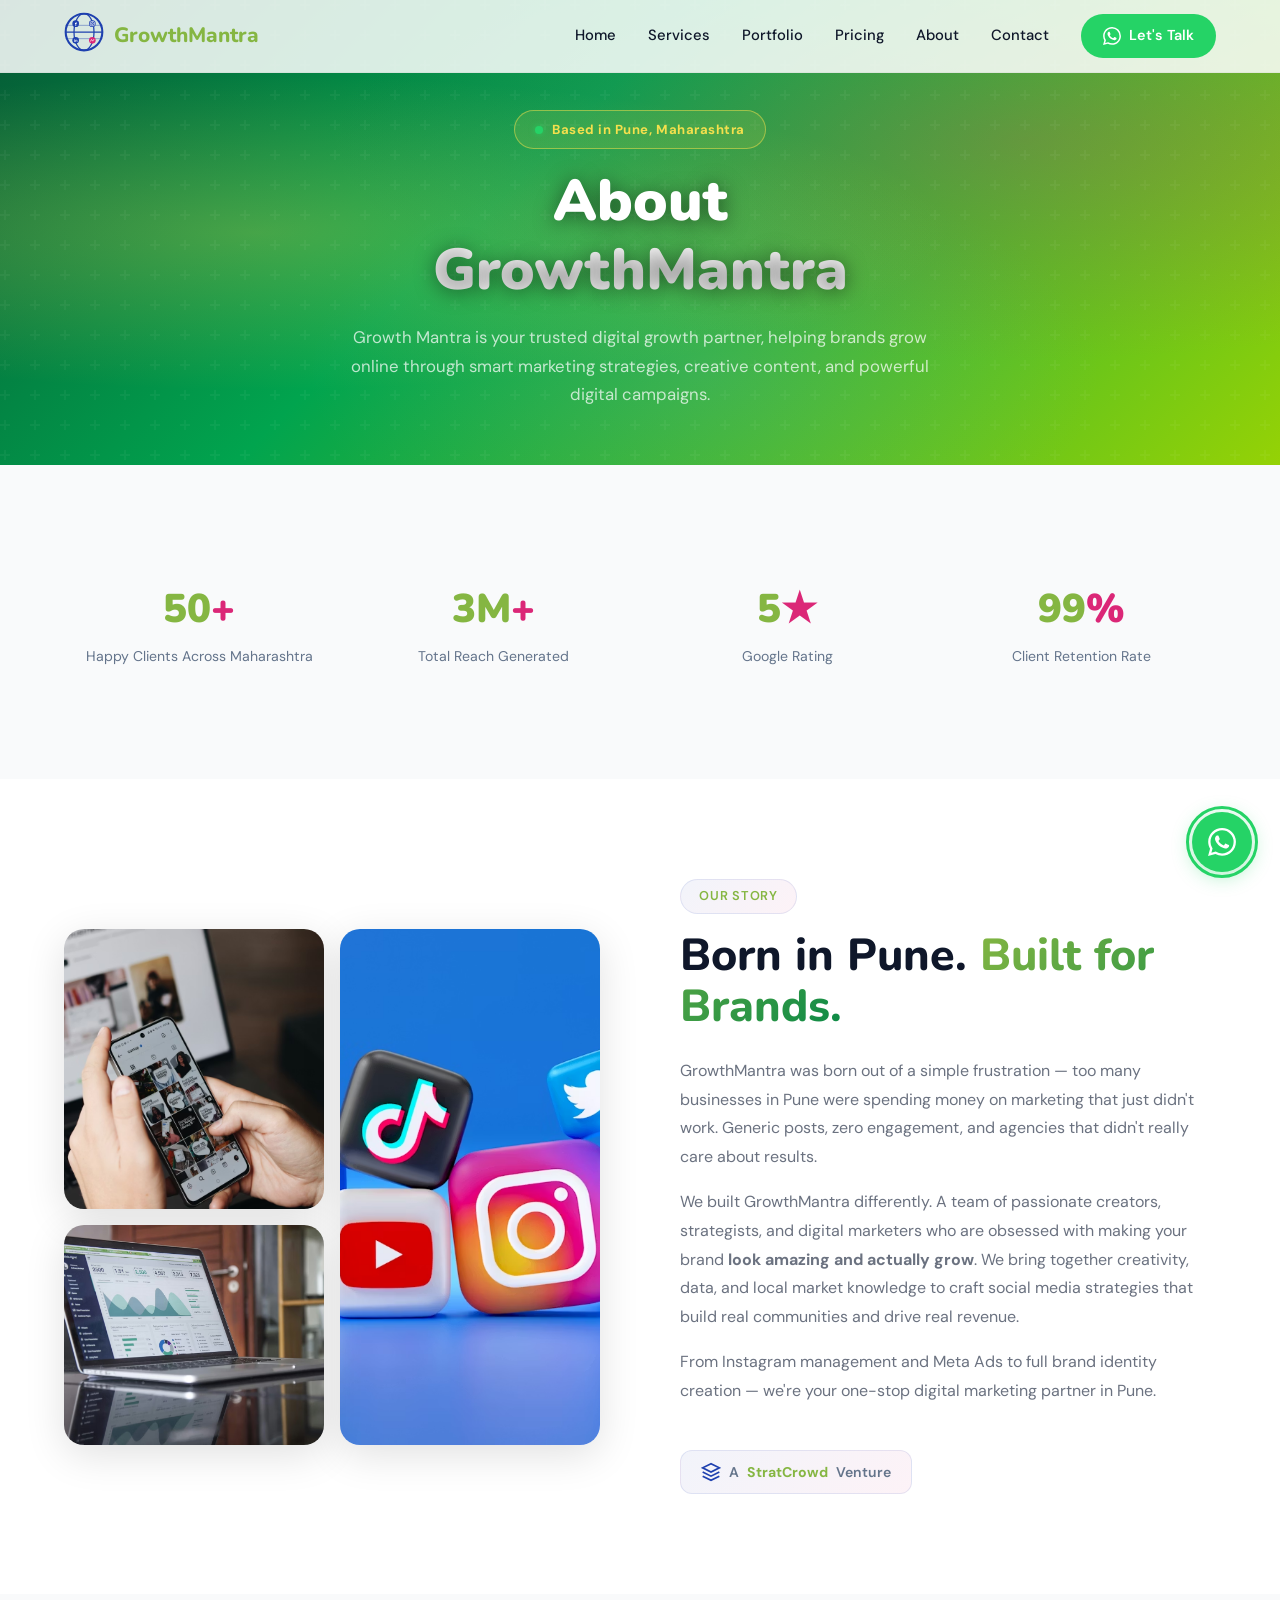
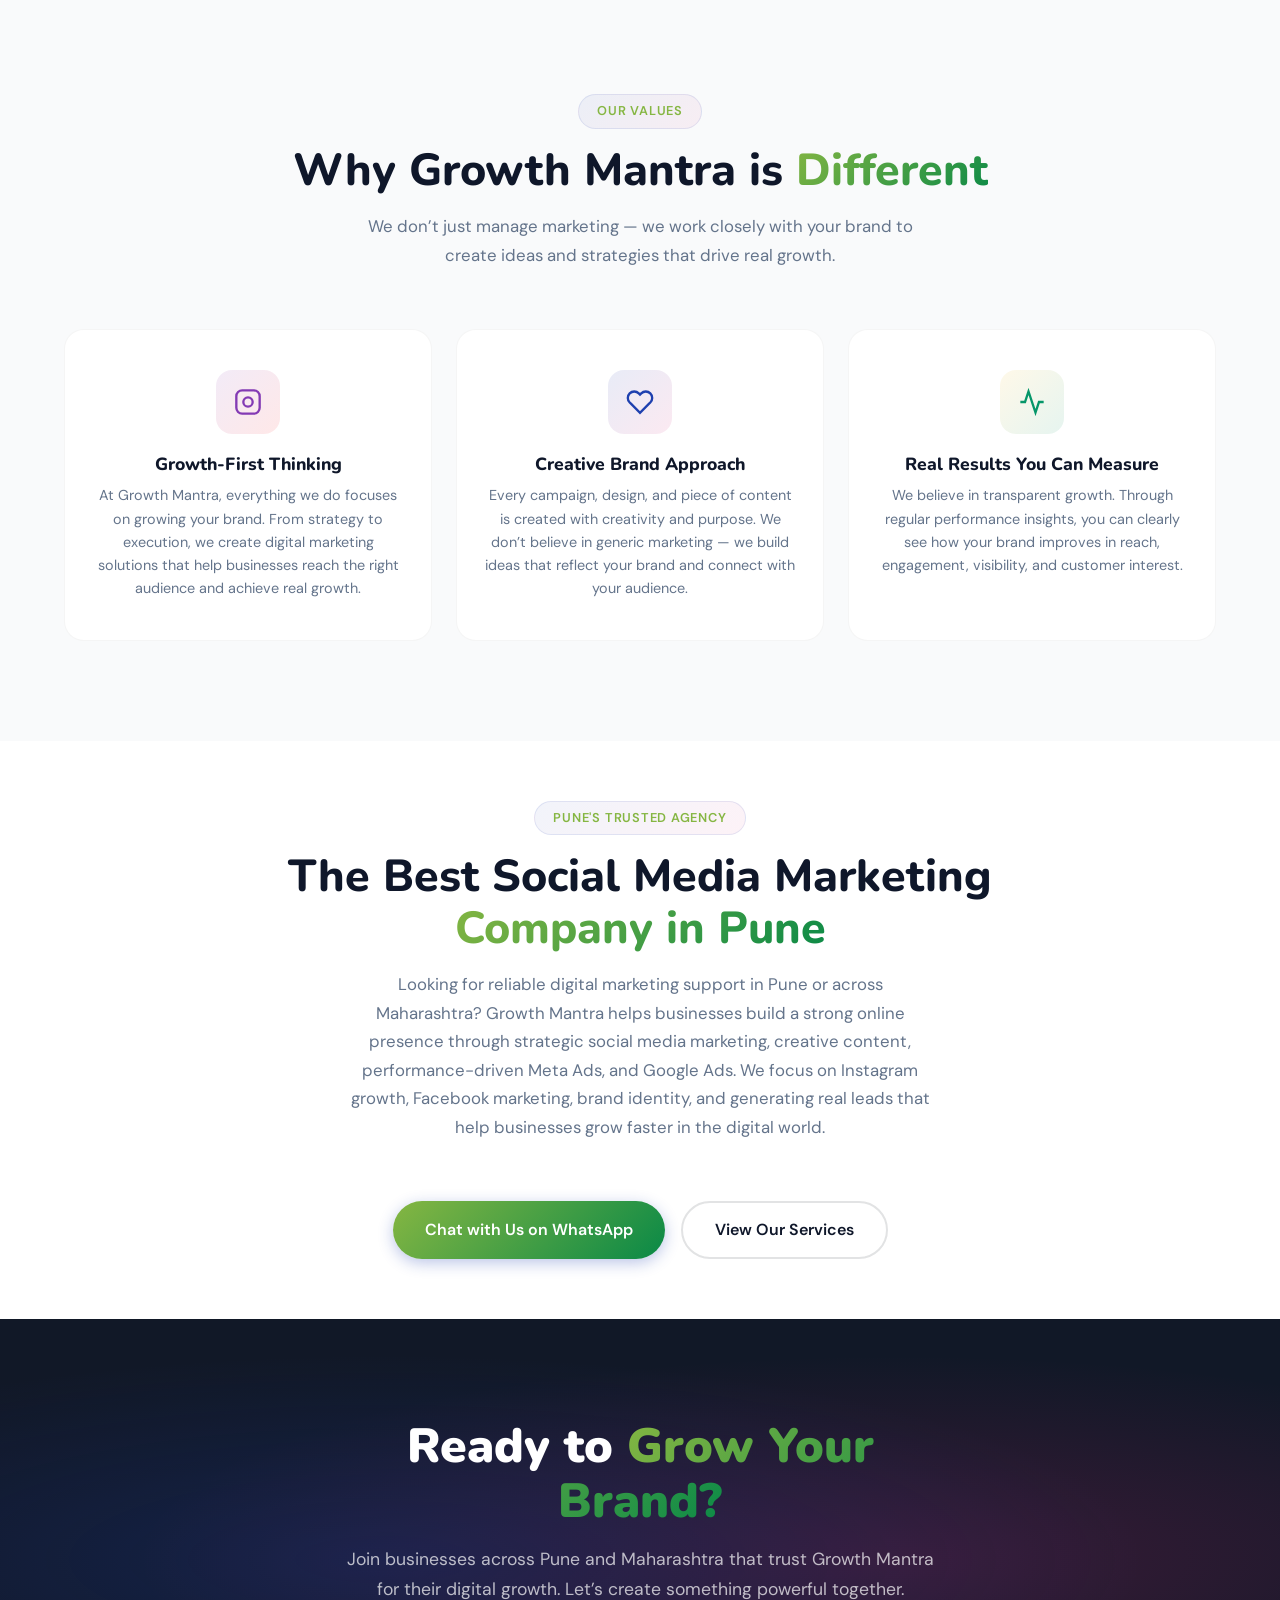
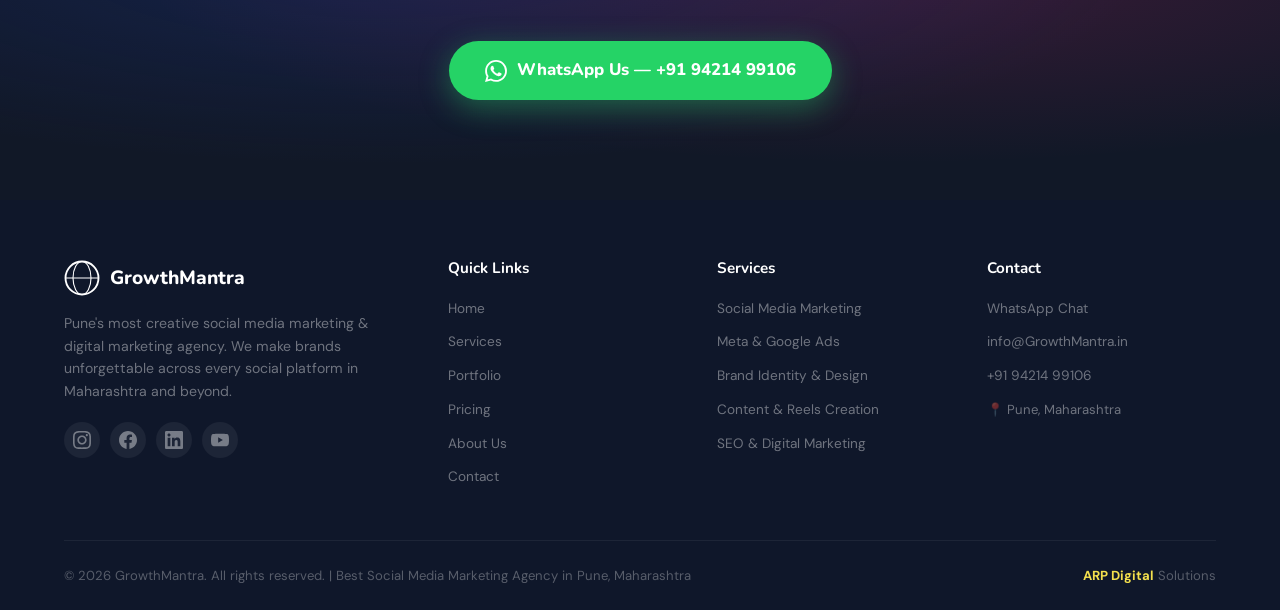
==== about.html @ 60c4b53c "first commit" ====
<!DOCTYPE html><!--mJqdn3Zz34YLRvmiJDtKd-->
<html lang="en">
<!-- Mirrored from www.GrowthMantra.com/about by HTTrack Website Copier/3.x [XR&CO'2014], Fri, 06 Mar 2026 06:54:38 GMT -->
<!-- Added by HTTrack -->
<meta http-equiv="content-type" content="text/html;charset=utf-8" /><!-- /Added by HTTrack -->

<head>
    <meta charSet="utf-8" />
    <meta name="viewport" content="width=device-width, initial-scale=1" />
    <link rel="stylesheet" href="_next/static/chunks/3573d758e8f84421.css" data-precedence="next" />
    <link rel="preload" as="script" fetchPriority="low" href="_next/static/chunks/33c6e7ef9aa43899.js" />
    <script src="_next/static/chunks/5e28870a57b592a6.js" async=""></script>
    <script src="_next/static/chunks/34e4140d4762f7c3.js" async=""></script>
    <script src="_next/static/chunks/f2f58a7e93290fbb.js" async=""></script>
    <script src="_next/static/chunks/turbopack-3ac4d6c5dd855362.js" async=""></script>
    <script src="_next/static/chunks/53f2427cf56555a4.js" async=""></script>
    <script src="_next/static/chunks/ff1a16fafef87110.js" async=""></script>
    <script src="_next/static/chunks/d2be314c3ece3fbe.js" async=""></script>
    <link rel="preload"
        href="https://fonts.googleapis.com/css2?family=DM+Sans:ital,opsz,wght@0,9..40,300;0,9..40,400;0,9..40,500;0,9..40,600;0,9..40,700;1,9..40,400&amp;family=Nunito:wght@600;700;800;900&amp;display=swap"
        as="style" />
    <link rel="preconnect" href="https://fonts.googleapis.com/" />
    <link rel="preconnect" href="https://fonts.gstatic.com/" crossorigin="anonymous" />
    <meta name="geo.region" content="IN-MH" />
    <meta name="geo.placename" content="Pune, Maharashtra" />
    <title>About GrowthMantra — Best Social Media Marketing Agency in Pune, Maharashtra</title>
    <meta name="description"
        content="GrowthMantra is Pune&#x27;s most creative social media marketing &amp; digital marketing agency. ARP Digital Solutions. We help brands across Maharashtra grow their online presence." />
    <meta name="keywords"
        content="about GrowthMantra, social media agency Pune, digital marketing team Pune, StratCrowd, best marketing agency Maharashtra" />
    <link rel="icon" href="favicon28a7.ico?favicon.0b3bf435.ico" sizes="256x256" type="image/x-icon" />
    <link
        href="https://fonts.googleapis.com/css2?family=DM+Sans:ital,opsz,wght@0,9..40,300;0,9..40,400;0,9..40,500;0,9..40,600;0,9..40,700;1,9..40,400&amp;family=Nunito:wght@600;700;800;900&amp;display=swap"
        rel="stylesheet" />
    <script src="_next/static/chunks/a6dad97d9634a72d.js" noModule=""></script>
</head>

<body>
    <div hidden=""><!--$--><!--/$--></div>
    <nav class="navbar " id="navbar">
        <div class="nav-container"><a class="nav-logo" href="index.html">
                <div class="logo-icon"><svg viewBox="0 0 48 48" width="40" height="40" fill="none">
                        <circle cx="24" cy="24" r="22" stroke="#1E40AF" stroke-width="2.5" fill="none"></circle>
                        <ellipse cx="24" cy="24" rx="12" ry="22" stroke="#1E40AF" stroke-width="1.5" fill="none">
                        </ellipse>
                        <line x1="2" y1="24" x2="46" y2="24" stroke="#1E40AF" stroke-width="1.5"></line>
                        <line x1="2" y1="16" x2="46" y2="16" stroke="#1E40AF" stroke-width="1" opacity="0.5"></line>
                        <line x1="2" y1="32" x2="46" y2="32" stroke="#1E40AF" stroke-width="1" opacity="0.5"></line>
                        <circle cx="14" cy="14" r="4" fill="#1E40AF"></circle><text x="14" y="16.5" text-anchor="middle"
                            fill="white" font-size="6" font-weight="bold">f</text>
                        <circle cx="34" cy="14" r="4" fill="#1E40AF"></circle>
                        <rect x="31.5" y="11.5" width="5" height="5" rx="1.2" stroke="white" stroke-width="0.8"
                            fill="none"></rect>
                        <circle cx="34" cy="14" r="1.2" stroke="white" stroke-width="0.8" fill="none"></circle>
                        <circle cx="14" cy="34" r="4" fill="#1E40AF"></circle><text x="14" y="36.5" text-anchor="middle"
                            fill="white" font-size="5" font-weight="bold">in</text>
                        <circle cx="34" cy="34" r="4" fill="#DB2777"></circle>
                        <path d="M31.5 35.5 L33 33 L34.5 35 L36 32.5" stroke="white" stroke-width="0.8" fill="none">
                        </path>
                    </svg></div><span class="logo-name">GrowthMantra</span>
            </a>
            <div class="nav-links " id="navLinks"><a class="nav-link" href="index.html">Home</a><a class="nav-link"
                    href="services.html">Services</a><a class="nav-link" href="portfolio.html">Portfolio</a><a
                    class="nav-link" href="pricing.html">Pricing</a><a class="nav-link" href="about.html">About</a><a
                    class="nav-link" href="contact.html">Contact</a><a
                    href="https://wa.me/919529249267?text=Hi%20GrowthMantra!%20I%27d%20like%20to%20know%20more%20about%20your%20services."
                    class="nav-cta" target="_blank" rel="noopener noreferrer"><svg width="18" height="18"
                        viewBox="0 0 24 24" fill="currentColor">
                        <path
                            d="M17.472 14.382c-.297-.149-1.758-.867-2.03-.967-.273-.099-.471-.148-.67.15-.197.297-.767.966-.94 1.164-.173.199-.347.223-.644.075-.297-.15-1.255-.463-2.39-1.475-.883-.788-1.48-1.761-1.653-2.059-.173-.297-.018-.458.13-.606.134-.133.298-.347.446-.52.149-.174.198-.298.298-.497.099-.198.05-.371-.025-.52-.075-.149-.669-1.612-.916-2.207-.242-.579-.487-.5-.669-.51-.173-.008-.371-.01-.57-.01-.198 0-.52.074-.792.372-.272.297-1.04 1.016-1.04 2.479 0 1.462 1.065 2.875 1.213 3.074.149.198 2.096 3.2 5.077 4.487.709.306 1.262.489 1.694.625.712.227 1.36.195 1.871.118.571-.085 1.758-.719 2.006-1.413.248-.694.248-1.289.173-1.413-.074-.124-.272-.198-.57-.347m-5.421 7.403h-.004a9.87 9.87 0 01-5.031-1.378l-.361-.214-3.741.982.998-3.648-.235-.374a9.86 9.86 0 01-1.51-5.26c.001-5.45 4.436-9.884 9.888-9.884 2.64 0 5.122 1.03 6.988 2.898a9.825 9.825 0 012.893 6.994c-.003 5.45-4.437 9.884-9.885 9.884m8.413-18.297A11.815 11.815 0 0012.05 0C5.495 0 .16 5.335.157 11.892c0 2.096.547 4.142 1.588 5.945L.057 24l6.305-1.654a11.882 11.882 0 005.683 1.448h.005c6.554 0 11.89-5.335 11.893-11.893a11.821 11.821 0 00-3.48-8.413z">
                        </path>
                    </svg>Let&#x27;s Talk</a></div><button class="nav-toggle " id="navToggle"
                aria-label="Toggle navigation"><span></span><span></span><span></span></button>
        </div>
    </nav>
    <main>
        <section class="about-hero">
            <div class="container about-hero-content">
                <div class="page-hero-badge"><span class="hero-dot"></span>Based in Pune, Maharashtra</div>
                <h1 style="line-height:1.2"><span
                        style="color:white;-webkit-text-fill-color:white;display:block">About</span><span
                        class="gradient-text-ig">GrowthMantra</span></h1>
                <p style="color:rgba(255,255,255,0.65);margin-top:12px">Growth Mantra is your trusted digital growth partner, helping brands grow online through smart marketing strategies, creative content, and powerful digital campaigns.</p>
            </div>
        </section>
        <section class="key-numbers">
            <div class="container">
                <div class="numbers-grid">
                    <div class="number-item">
                        <div class="number-value">50<span>+</span></div>
                        <div class="number-label">Happy Clients Across Maharashtra</div>
                    </div>
                    <div class="number-item">
                        <div class="number-value">3M<span>+</span></div>
                        <div class="number-label">Total Reach Generated</div>
                    </div>
                    <div class="number-item">
                        <div class="number-value">5<span>★</span></div>
                        <div class="number-label">Google Rating</div>
                    </div>
                    <div class="number-item">
                        <div class="number-value">99<span>%</span></div>
                        <div class="number-label">Client Retention Rate</div>
                    </div>
                </div>
            </div>
        </section>
        <section class="our-story">
            <div class="container">
                <div class="story-grid">
                    <div class="story-images">
                        <div class="story-img story-img-1"><img
                                src="sv%20assets/images/guy%20holdiing%20mobile%20looking%20insta%20page.avif"
                                alt="Social media management in action" loading="lazy" /></div>
                        <div class="story-img story-img-2"><img src="sv%20assets/images/social%20media%20blocks.avif"
                                alt="Social media strategy" loading="lazy" /></div>
                        <div class="story-img story-img-3"><img src="sv%20assets/images/stats%20on%20laptop.avif"
                                alt="Data analytics and results" loading="lazy" /></div>
                    </div>
                    <div class="story-content"><span class="section-tag">Our Story</span>
                        <h2 class="section-title">Born in Pune. <span class="gradient-text">Built for Brands.</span>
                        </h2>
                        <p class="story-text">GrowthMantra was born out of a simple frustration — too many businesses in
                            Pune were spending money on marketing that just didn&#x27;t work. Generic posts, zero
                            engagement, and agencies that didn&#x27;t really care about results.</p>
                        <p class="story-text">We built GrowthMantra differently. A team of passionate creators,
                            strategists, and digital marketers who are obsessed with making your brand <strong>look
                                amazing and actually grow</strong>. We bring together creativity, data, and local market
                            knowledge to craft social media strategies that build real communities and drive real
                            revenue.</p>
                        <p class="story-text">From Instagram management and Meta Ads to full brand identity creation —
                            we&#x27;re your one-stop digital marketing partner in Pune.</p>
                        <div class="story-venture"><svg width="20" height="20" viewBox="0 0 24 24" fill="none"
                                stroke="#1E40AF" stroke-width="2">
                                <path d="M12 2L2 7l10 5 10-5-10-5z"></path>
                                <path d="M2 17l10 5 10-5"></path>
                                <path d="M2 12l10 5 10-5"></path>
                            </svg>A <strong>StratCrowd</strong> Venture</div>
                    </div>
                </div>
            </div>
        </section>
        <section style="padding:100px 0;background:#F9FAFB">
            <div class="container">
                <div class="section-header"><span class="section-tag">Our Values</span>
                    <h2 class="section-title">Why Growth Mantra is <span class="gradient-text">Different</span></h2>
                    <p class="section-subtitle">We don’t just manage marketing — we work closely with your brand to create ideas and strategies that drive real growth.</p>
                </div>
                <div class="why-grid">
                    <div class="why-card">
                        <div class="why-icon"
                            style="background:linear-gradient(135deg,rgba(131,58,180,0.1),rgba(253,29,29,0.1))"><svg
                                width="28" height="28" viewBox="0 0 24 24" fill="none" stroke="#833AB4"
                                stroke-width="2">
                                <rect x="2" y="2" width="20" height="20" rx="5"></rect>
                                <circle cx="12" cy="12" r="4"></circle>
                                <path d="M17.5 6.5h.01"></path>
                            </svg></div>
                        <h3>Growth-First Thinking</h3>
                        <p>At Growth Mantra, everything we do focuses on growing your brand. From strategy to execution, we create digital marketing solutions that help businesses reach the right audience and achieve real growth.</p>
                    </div>
                    <div class="why-card">
                        <div class="why-icon"
                            style="background:linear-gradient(135deg,rgba(30,64,175,0.1),rgba(219,39,119,0.1))"><svg
                                width="28" height="28" viewBox="0 0 24 24" fill="none" stroke="#1E40AF"
                                stroke-width="2">
                                <path
                                    d="M20.84 4.61a5.5 5.5 0 00-7.78 0L12 5.67l-1.06-1.06a5.5 5.5 0 00-7.78 7.78l1.06 1.06L12 21.23l7.78-7.78 1.06-1.06a5.5 5.5 0 000-7.78z">
                                </path>
                            </svg></div>
                        <h3>Creative Brand Approach</h3>
                        <p>Every campaign, design, and piece of content is created with creativity and purpose. We don’t believe in generic marketing — we build ideas that reflect your brand and connect with your audience.</p>
                    </div>
                    <div class="why-card">
                        <div class="why-icon"
                            style="background:linear-gradient(135deg,rgba(251,191,36,0.1),rgba(5,150,105,0.1))"><svg
                                width="28" height="28" viewBox="0 0 24 24" fill="none" stroke="#059669"
                                stroke-width="2">
                                <polyline points="22 12 18 12 15 21 9 3 6 12 2 12"></polyline>
                            </svg></div>
                        <h3>Real Results You Can Measure</h3>
                        <p>We believe in transparent growth. Through regular performance insights, you can clearly see how your brand improves in reach, engagement, visibility, and customer interest.</p>
                    </div>
                </div>
            </div>
        </section>
        <section style="padding:60px 0;background:white">
            <div class="container" style="max-width:800px">
                <div class="section-header"><span class="section-tag">Pune&#x27;s Trusted Agency</span>
                    <h2 class="section-title">The Best Social Media Marketing <span class="gradient-text">Company in
                            Pune</span></h2>
                    <p class="section-subtitle">Looking for reliable digital marketing support in Pune or across Maharashtra? Growth Mantra helps businesses build a strong online presence through strategic social media marketing, creative content, performance-driven Meta Ads, and Google Ads. We focus on Instagram growth, Facebook marketing, brand identity, and generating real leads that help businesses grow faster in the digital world.</p>
                </div>
                <div style="display:flex;gap:16px;justify-content:center;flex-wrap:wrap"><a
                        href="https://wa.me/919529249267" target="_blank" rel="noopener noreferrer"
                        class="btn btn-primary">Chat with Us on WhatsApp</a><a class="btn btn-outline"
                        href="services.html">View Our Services</a></div>
            </div>
        </section>
        <section class="about-cta">
            <div class="container about-cta-content">
                <h2>Ready to <span class="gradient-text">Grow Your Brand?</span></h2>
                <p>Join businesses across Pune and Maharashtra that trust Growth Mantra for their digital growth. Let’s create something powerful together.</p><a
                    href="https://wa.me/919529249267?text=Hello%20Growth%20Mantra!%20I%20want%20to%20grow%20my%20business%20online.%20Please%20share%20details%20about%20your%20digital%20marketing%20and%20social%20media%20services."
                    class="btn-whatsapp-cta" target="_blank" rel="noopener noreferrer"><svg width="22" height="22"
                        viewBox="0 0 24 24" fill="white">
                        <path
                            d="M17.472 14.382c-.297-.149-1.758-.867-2.03-.967-.273-.099-.471-.148-.67.15-.197.297-.767.966-.94 1.164-.173.199-.347.223-.644.075-.297-.15-1.255-.463-2.39-1.475-.883-.788-1.48-1.761-1.653-2.059-.173-.297-.018-.458.13-.606.134-.133.298-.347.446-.52.149-.174.198-.298.298-.497.099-.198.05-.371-.025-.52-.075-.149-.669-1.612-.916-2.207-.242-.579-.487-.5-.669-.51-.173-.008-.371-.01-.57-.01-.198 0-.52.074-.792.372-.272.297-1.04 1.016-1.04 2.479 0 1.462 1.065 2.875 1.213 3.074.149.198 2.096 3.2 5.077 4.487.709.306 1.262.489 1.694.625.712.227 1.36.195 1.871.118.571-.085 1.758-.719 2.006-1.413.248-.694.248-1.289.173-1.413-.074-.124-.272-.198-.57-.347m-5.421 7.403h-.004a9.87 9.87 0 01-5.031-1.378l-.361-.214-3.741.982.998-3.648-.235-.374a9.86 9.86 0 01-1.51-5.26c.001-5.45 4.436-9.884 9.888-9.884 2.64 0 5.122 1.03 6.988 2.898a9.825 9.825 0 012.893 6.994c-.003 5.45-4.437 9.884-9.885 9.884m8.413-18.297A11.815 11.815 0 0012.05 0C5.495 0 .16 5.335.157 11.892c0 2.096.547 4.142 1.588 5.945L.057 24l6.305-1.654a11.882 11.882 0 005.683 1.448h.005c6.554 0 11.89-5.335 11.893-11.893a11.821 11.821 0 00-3.48-8.413z">
                        </path>
                    </svg>WhatsApp Us — +91 94214 99106</a>
            </div>
        </section>
    </main><!--$--><!--/$-->
    <footer class="footer">
        <div class="container">
            <div class="footer-grid">
                <div class="footer-brand"><a class="footer-logo" href="index.html"><svg viewBox="0 0 48 48" width="36"
                            height="36" fill="none">
                            <circle cx="24" cy="24" r="22" stroke="white" stroke-width="2.5" fill="none"></circle>
                            <ellipse cx="24" cy="24" rx="12" ry="22" stroke="white" stroke-width="1.5" fill="none">
                            </ellipse>
                            <line x1="2" y1="24" x2="46" y2="24" stroke="white" stroke-width="1.5"></line>
                        </svg><span>GrowthMantra</span></a>
                    <p class="footer-desc">Pune&#x27;s most creative social media marketing &amp; digital marketing
                        agency. We make brands unforgettable across every social platform in Maharashtra and beyond.</p>
                    <div class="footer-social"><a href="#" aria-label="Instagram"><svg width="18" height="18"
                                viewBox="0 0 24 24" fill="currentColor">
                                <path
                                    d="M12 2.163c3.204 0 3.584.012 4.85.07 3.252.148 4.771 1.691 4.919 4.919.058 1.265.069 1.645.069 4.849 0 3.205-.012 3.584-.069 4.849-.149 3.225-1.664 4.771-4.919 4.919-1.266.058-1.644.07-4.85.07-3.204 0-3.584-.012-4.849-.07-3.26-.149-4.771-1.699-4.919-4.92-.058-1.265-.07-1.644-.07-4.849 0-3.204.013-3.583.07-4.849.149-3.227 1.664-4.771 4.919-4.919 1.266-.057 1.645-.069 4.849-.069zm0-2.163c-3.259 0-3.667.014-4.947.072-4.358.2-6.78 2.618-6.98 6.98-.059 1.281-.073 1.689-.073 4.948 0 3.259.014 3.668.072 4.948.2 4.358 2.618 6.78 6.98 6.98 1.281.058 1.689.072 4.948.072 3.259 0 3.668-.014 4.948-.072 4.354-.2 6.782-2.618 6.979-6.98.059-1.28.073-1.689.073-4.948 0-3.259-.014-3.667-.072-4.947-.196-4.354-2.617-6.78-6.979-6.98-1.281-.059-1.69-.073-4.949-.073zm0 5.838c-3.403 0-6.162 2.759-6.162 6.162s2.759 6.163 6.162 6.163 6.162-2.759 6.162-6.163c0-3.403-2.759-6.162-6.162-6.162zm0 10.162c-2.209 0-4-1.79-4-4 0-2.209 1.791-4 4-4s4 1.791 4 4c0 2.21-1.791 4-4 4zm6.406-11.845c-.796 0-1.441.645-1.441 1.44s.645 1.44 1.441 1.44c.795 0 1.439-.645 1.439-1.44s-.644-1.44-1.439-1.44z">
                                </path>
                            </svg></a><a href="#" aria-label="Facebook"><svg width="18" height="18" viewBox="0 0 24 24"
                                fill="currentColor">
                                <path
                                    d="M24 12.073c0-6.627-5.373-12-12-12s-12 5.373-12 12c0 5.99 4.388 10.954 10.125 11.854v-8.385H7.078v-3.47h3.047V9.43c0-3.007 1.792-4.669 4.533-4.669 1.312 0 2.686.235 2.686.235v2.953H15.83c-1.491 0-1.956.925-1.956 1.874v2.25h3.328l-.532 3.47h-2.796v8.385C19.612 23.027 24 18.062 24 12.073z">
                                </path>
                            </svg></a><a href="#" aria-label="LinkedIn"><svg width="18" height="18" viewBox="0 0 24 24"
                                fill="currentColor">
                                <path
                                    d="M20.447 20.452h-3.554v-5.569c0-1.328-.027-3.037-1.852-3.037-1.853 0-2.136 1.445-2.136 2.939v5.667H9.351V9h3.414v1.561h.046c.477-.9 1.637-1.85 3.37-1.85 3.601 0 4.267 2.37 4.267 5.455v6.286zM5.337 7.433c-1.144 0-2.063-.926-2.063-2.065 0-1.138.92-2.063 2.063-2.063 1.14 0 2.064.925 2.064 2.063 0 1.139-.925 2.065-2.064 2.065zm1.782 13.019H3.555V9h3.564v11.452zM22.225 0H1.771C.792 0 0 .774 0 1.729v20.542C0 23.227.792 24 1.771 24h20.451C23.2 24 24 23.227 24 22.271V1.729C24 .774 23.2 0 22.222 0h.003z">
                                </path>
                            </svg></a><a href="#" aria-label="YouTube"><svg width="18" height="18" viewBox="0 0 24 24"
                                fill="currentColor">
                                <path
                                    d="M23.498 6.186a3.016 3.016 0 0 0-2.122-2.136C19.505 3.545 12 3.545 12 3.545s-7.505 0-9.377.505A3.017 3.017 0 0 0 .502 6.186C0 8.07 0 12 0 12s0 3.93.502 5.814a3.016 3.016 0 0 0 2.122 2.136c1.871.505 9.376.505 9.376.505s7.505 0 9.377-.505a3.015 3.015 0 0 0 2.122-2.136C24 15.93 24 12 24 12s0-3.93-.502-5.814zM9.545 15.568V8.432L15.818 12l-6.273 3.568z">
                                </path>
                            </svg></a></div>
                </div>
                <div class="footer-links">
                    <h4>Quick Links</h4><a href="index.html">Home</a><a href="services.html">Services</a><a
                        href="portfolio.html">Portfolio</a><a href="pricing.html">Pricing</a><a href="about.html">About
                        Us</a><a href="contact.html">Contact</a>
                </div>
                <div class="footer-links">
                    <h4>Services</h4><a href="services.html">Social Media Marketing</a><a href="services.html">Meta
                        &amp; Google Ads</a><a href="services.html">Brand Identity &amp; Design</a><a
                        href="services.html">Content &amp; Reels Creation</a><a href="services.html">SEO &amp; Digital
                        Marketing</a>
                </div>
                <div class="footer-links">
                    <h4>Contact</h4><a href="https://wa.me/919529249267?text=Hi%20GrowthMantra!" target="_blank"
                        rel="noopener noreferrer">WhatsApp Chat</a><a
                        href="mailto:info@GrowthMantra.in">info@GrowthMantra.in</a><a href="tel:+919529249267">+91 94214
                        99106</a><a href="#" style="color:rgba(255,255,255,0.4);font-size:0.82rem">📍 Pune,
                        Maharashtra</a>
                </div>
            </div>
            <div class="footer-bottom">
                <p>© 2026 GrowthMantra. All rights reserved. | Best Social Media Marketing Agency in Pune, Maharashtra
                </p>
                <p class="footer-venture"><a href="https://www.arpdigitalsolutions.in/" target="_blank" rel="noopener noreferrer"
                        style="color:#F4E04D;font-weight:700;text-decoration:none">ARP Digital</a> Solutions</p>
            </div>
        </div>
    </footer><a
        href="https://wa.me/919529249267?text=Hi%20GrowthMantra!%20I%27d%20like%20to%20know%20more%20about%20your%20services."
        class="whatsapp-float" target="_blank" rel="noopener noreferrer" aria-label="Chat on WhatsApp"><svg width="28"
            height="28" viewBox="0 0 24 24" fill="white">
            <path
                d="M17.472 14.382c-.297-.149-1.758-.867-2.03-.967-.273-.099-.471-.148-.67.15-.197.297-.767.966-.94 1.164-.173.199-.347.223-.644.075-.297-.15-1.255-.463-2.39-1.475-.883-.788-1.48-1.761-1.653-2.059-.173-.297-.018-.458.13-.606.134-.133.298-.347.446-.52.149-.174.198-.298.298-.497.099-.198.05-.371-.025-.52-.075-.149-.669-1.612-.916-2.207-.242-.579-.487-.5-.669-.51-.173-.008-.371-.01-.57-.01-.198 0-.52.074-.792.372-.272.297-1.04 1.016-1.04 2.479 0 1.462 1.065 2.875 1.213 3.074.149.198 2.096 3.2 5.077 4.487.709.306 1.262.489 1.694.625.712.227 1.36.195 1.871.118.571-.085 1.758-.719 2.006-1.413.248-.694.248-1.289.173-1.413-.074-.124-.272-.198-.57-.347m-5.421 7.403h-.004a9.87 9.87 0 01-5.031-1.378l-.361-.214-3.741.982.998-3.648-.235-.374a9.86 9.86 0 01-1.51-5.26c.001-5.45 4.436-9.884 9.888-9.884 2.64 0 5.122 1.03 6.988 2.898a9.825 9.825 0 012.893 6.994c-.003 5.45-4.437 9.884-9.885 9.884m8.413-18.297A11.815 11.815 0 0012.05 0C5.495 0 .16 5.335.157 11.892c0 2.096.547 4.142 1.588 5.945L.057 24l6.305-1.654a11.882 11.882 0 005.683 1.448h.005c6.554 0 11.89-5.335 11.893-11.893a11.821 11.821 0 00-3.48-8.413z">
            </path>
        </svg><span class="wa-pulse"></span></a>
    <script src="_next/static/chunks/33c6e7ef9aa43899.js" id="_R_" async=""></script>
    <script>(self.__next_f = self.__next_f || []).push([0])</script>
    <script>self.__next_f.push([1, "1:\"$Sreact.fragment\"\n2:I[62319,[\"/_next/static/chunks/53f2427cf56555a4.js\"],\"default\"]\n3:I[39756,[\"/_next/static/chunks/ff1a16fafef87110.js\",\"/_next/static/chunks/d2be314c3ece3fbe.js\"],\"default\"]\n4:I[37457,[\"/_next/static/chunks/ff1a16fafef87110.js\",\"/_next/static/chunks/d2be314c3ece3fbe.js\"],\"default\"]\n5:I[22016,[\"/_next/static/chunks/53f2427cf56555a4.js\"],\"\"]\n12:I[68027,[],\"default\"]\n:HL[\"/_next/static/chunks/3573d758e8f84421.css\",\"style\"]\n:HL[\"https://fonts.googleapis.com/css2?family=DM+Sans:ital,opsz,wght@0,9..40,300;0,9..40,400;0,9..40,500;0,9..40,600;0,9..40,700;1,9..40,400\u0026family=Nunito:wght@600;700;800;900\u0026display=swap\",\"style\"]\n6:T42e,M12 2.163c3.204 0 3.584.012 4.85.07 3.252.148 4.771 1.691 4.919 4.919.058 1.265.069 1.645.069 4.849 0 3.205-.012 3.584-.069 4.849-.149 3.225-1.664 4.771-4.919 4.919-1.266.058-1.644.07-4.85.07-3.204 0-3.584-.012-4.849-.07-3.26-.149-4.771-1.699-4.919-4.92-.058-1.265-.07-1.644-.07-4.849 0-3.204.013-3.583.07-4.849.149-3.227 1.664-4.771 4.919-4.919 1.266-.057 1.645-.069 4.849-.069zm0-2.163c-3.259 0-3.667.014-4.947.072-4.358.2-6.78 2.618-6.98 6.98-.059 1.281-.073 1.689-.073 4.948 0 3.259.014 3.668.072 4.948.2 4.358 2.618 6.78 6.98 6.98 1.281.058 1.689.072 4.948.072 3.259 0 3.668-.014 4.948-.072 4.354-.2 6.782-2.618 6.979-6.98.059-1.28.073-1.689.073-4.948 0-3.259-.014-3.667-.072-4.947-.196-4.354-2.617-6.78-6.979-6.98-1.281-.059-1.69-.073-4.949-.073zm0 5.838c-3.403 0-6.162 2.759-6.162 6.162s2.759 6.163 6.162 6.163 6.162-2.759 6.162-6.163c0-3.403-2.759-6.162-6.162-6.162zm0 10.162c-2.209 0-4-1.79-4-4 0-2.209 1.791-4 4-4s4 1.791 4 4c0 2.21-1.791 4-4 4zm6.406-11.845c-.796 0-1.441.645-1.441 1.44s.645 1.44 1.441 1.44c.795 0 1.439-.645 1.439-1.44s-.644-1.44-1.439-1.44z"])</script>
    <script>self.__next_f.push([1, "0:{\"P\":null,\"b\":\"mJqdn3Zz34YLRvmiJDtKd\",\"c\":[\"\",\"about\"],\"q\":\"\",\"i\":false,\"f\":[[[\"\",{\"children\":[\"about\",{\"children\":[\"__PAGE__\",{}]}]},\"$undefined\",\"$undefined\",true],[[\"$\",\"$1\",\"c\",{\"children\":[[[\"$\",\"link\",\"0\",{\"rel\":\"stylesheet\",\"href\":\"/_next/static/chunks/3573d758e8f84421.css\",\"precedence\":\"next\",\"crossOrigin\":\"$undefined\",\"nonce\":\"$undefined\"}],[\"$\",\"script\",\"script-0\",{\"src\":\"/_next/static/chunks/53f2427cf56555a4.js\",\"async\":true,\"nonce\":\"$undefined\"}]],[\"$\",\"html\",null,{\"lang\":\"en\",\"children\":[[\"$\",\"head\",null,{\"children\":[[\"$\",\"link\",null,{\"rel\":\"preconnect\",\"href\":\"https://fonts.googleapis.com\"}],[\"$\",\"link\",null,{\"rel\":\"preconnect\",\"href\":\"https://fonts.gstatic.com/\",\"crossOrigin\":\"anonymous\"}],[\"$\",\"link\",null,{\"href\":\"https://fonts.googleapis.com/css2?family=DM+Sans:ital,opsz,wght@0,9..40,300;0,9..40,400;0,9..40,500;0,9..40,600;0,9..40,700;1,9..40,400\u0026family=Nunito:wght@600;700;800;900\u0026display=swap\",\"rel\":\"stylesheet\"}],[\"$\",\"meta\",null,{\"name\":\"geo.region\",\"content\":\"IN-MH\"}],[\"$\",\"meta\",null,{\"name\":\"geo.placename\",\"content\":\"Pune, Maharashtra\"}]]}],[\"$\",\"body\",null,{\"children\":[[\"$\",\"$L2\",null,{}],[\"$\",\"$L3\",null,{\"parallelRouterKey\":\"children\",\"error\":\"$undefined\",\"errorStyles\":\"$undefined\",\"errorScripts\":\"$undefined\",\"template\":[\"$\",\"$L4\",null,{}],\"templateStyles\":\"$undefined\",\"templateScripts\":\"$undefined\",\"notFound\":[[[\"$\",\"title\",null,{\"children\":\"404: This page could not be found.\"}],[\"$\",\"div\",null,{\"style\":{\"fontFamily\":\"system-ui,\\\"Segoe UI\\\",Roboto,Helvetica,Arial,sans-serif,\\\"Apple Color Emoji\\\",\\\"Segoe UI Emoji\\\"\",\"height\":\"100vh\",\"textAlign\":\"center\",\"display\":\"flex\",\"flexDirection\":\"column\",\"alignItems\":\"center\",\"justifyContent\":\"center\"},\"children\":[\"$\",\"div\",null,{\"children\":[[\"$\",\"style\",null,{\"dangerouslySetInnerHTML\":{\"__html\":\"body{color:#000;background:#fff;margin:0}.next-error-h1{border-right:1px solid rgba(0,0,0,.3)}@media (prefers-color-scheme:dark){body{color:#fff;background:#000}.next-error-h1{border-right:1px solid rgba(255,255,255,.3)}}\"}}],[\"$\",\"h1\",null,{\"className\":\"next-error-h1\",\"style\":{\"display\":\"inline-block\",\"margin\":\"0 20px 0 0\",\"padding\":\"0 23px 0 0\",\"fontSize\":24,\"fontWeight\":500,\"verticalAlign\":\"top\",\"lineHeight\":\"49px\"},\"children\":404}],[\"$\",\"div\",null,{\"style\":{\"display\":\"inline-block\"},\"children\":[\"$\",\"h2\",null,{\"style\":{\"fontSize\":14,\"fontWeight\":400,\"lineHeight\":\"49px\",\"margin\":0},\"children\":\"This page could not be found.\"}]}]]}]}]],[]],\"forbidden\":\"$undefined\",\"unauthorized\":\"$undefined\"}],[\"$\",\"footer\",null,{\"className\":\"footer\",\"children\":[\"$\",\"div\",null,{\"className\":\"container\",\"children\":[[\"$\",\"div\",null,{\"className\":\"footer-grid\",\"children\":[[\"$\",\"div\",null,{\"className\":\"footer-brand\",\"children\":[[\"$\",\"$L5\",null,{\"href\":\"/\",\"className\":\"footer-logo\",\"children\":[[\"$\",\"svg\",null,{\"viewBox\":\"0 0 48 48\",\"width\":\"36\",\"height\":\"36\",\"fill\":\"none\",\"children\":[[\"$\",\"circle\",null,{\"cx\":\"24\",\"cy\":\"24\",\"r\":\"22\",\"stroke\":\"white\",\"strokeWidth\":\"2.5\",\"fill\":\"none\"}],[\"$\",\"ellipse\",null,{\"cx\":\"24\",\"cy\":\"24\",\"rx\":\"12\",\"ry\":\"22\",\"stroke\":\"white\",\"strokeWidth\":\"1.5\",\"fill\":\"none\"}],[\"$\",\"line\",null,{\"x1\":\"2\",\"y1\":\"24\",\"x2\":\"46\",\"y2\":\"24\",\"stroke\":\"white\",\"strokeWidth\":\"1.5\"}]]}],[\"$\",\"span\",null,{\"children\":\"GrowthMantra\"}]]}],[\"$\",\"p\",null,{\"className\":\"footer-desc\",\"children\":\"Pune's most creative social media marketing \u0026 digital marketing agency. We make brands unforgettable across every social platform in Maharashtra and beyond.\"}],[\"$\",\"div\",null,{\"className\":\"footer-social\",\"children\":[[\"$\",\"a\",null,{\"href\":\"#\",\"aria-label\":\"Instagram\",\"children\":[\"$\",\"svg\",null,{\"width\":\"18\",\"height\":\"18\",\"viewBox\":\"0 0 24 24\",\"fill\":\"currentColor\",\"children\":[\"$\",\"path\",null,{\"d\":\"$6\"}]}]}],\"$L7\",\"$L8\",\"$L9\"]}]]}],\"$La\",\"$Lb\",\"$Lc\"]}],\"$Ld\"]}]}],\"$Le\"]}]]}]]}],{\"children\":[\"$Lf\",{\"children\":[\"$L10\",{},null,false,false]},null,false,false]},null,false,false],\"$L11\",false]],\"m\":\"$undefined\",\"G\":[\"$12\",[]],\"S\":true}\n"])</script>
    <script>self.__next_f.push([1, "19:I[97367,[\"/_next/static/chunks/ff1a16fafef87110.js\",\"/_next/static/chunks/d2be314c3ece3fbe.js\"],\"ViewportBoundary\"]\n1b:I[97367,[\"/_next/static/chunks/ff1a16fafef87110.js\",\"/_next/static/chunks/d2be314c3ece3fbe.js\"],\"MetadataBoundary\"]\n1c:\"$Sreact.suspense\"\n7:[\"$\",\"a\",null,{\"href\":\"#\",\"aria-label\":\"Facebook\",\"children\":[\"$\",\"svg\",null,{\"width\":\"18\",\"height\":\"18\",\"viewBox\":\"0 0 24 24\",\"fill\":\"currentColor\",\"children\":[\"$\",\"path\",null,{\"d\":\"M24 12.073c0-6.627-5.373-12-12-12s-12 5.373-12 12c0 5.99 4.388 10.954 10.125 11.854v-8.385H7.078v-3.47h3.047V9.43c0-3.007 1.792-4.669 4.533-4.669 1.312 0 2.686.235 2.686.235v2.953H15.83c-1.491 0-1.956.925-1.956 1.874v2.25h3.328l-.532 3.47h-2.796v8.385C19.612 23.027 24 18.062 24 12.073z\"}]}]}]\n8:[\"$\",\"a\",null,{\"href\":\"#\",\"aria-label\":\"LinkedIn\",\"children\":[\"$\",\"svg\",null,{\"width\":\"18\",\"height\":\"18\",\"viewBox\":\"0 0 24 24\",\"fill\":\"currentColor\",\"children\":[\"$\",\"path\",null,{\"d\":\"M20.447 20.452h-3.554v-5.569c0-1.328-.027-3.037-1.852-3.037-1.853 0-2.136 1.445-2.136 2.939v5.667H9.351V9h3.414v1.561h.046c.477-.9 1.637-1.85 3.37-1.85 3.601 0 4.267 2.37 4.267 5.455v6.286zM5.337 7.433c-1.144 0-2.063-.926-2.063-2.065 0-1.138.92-2.063 2.063-2.063 1.14 0 2.064.925 2.064 2.063 0 1.139-.925 2.065-2.064 2.065zm1.782 13.019H3.555V9h3.564v11.452zM22.225 0H1.771C.792 0 0 .774 0 1.729v20.542C0 23.227.792 24 1.771 24h20.451C23.2 24 24 23.227 24 22.271V1.729C24 .774 23.2 0 22.222 0h.003z\"}]}]}]\n9:[\"$\",\"a\",null,{\"href\":\"#\",\"aria-label\":\"YouTube\",\"children\":[\"$\",\"svg\",null,{\"width\":\"18\",\"height\":\"18\",\"viewBox\":\"0 0 24 24\",\"fill\":\"currentColor\",\"children\":[\"$\",\"path\",null,{\"d\":\"M23.498 6.186a3.016 3.016 0 0 0-2.122-2.136C19.505 3.545 12 3.545 12 3.545s-7.505 0-9.377.505A3.017 3.017 0 0 0 .502 6.186C0 8.07 0 12 0 12s0 3.93.502 5.814a3.016 3.016 0 0 0 2.122 2.136c1.871.505 9.376.505 9.376.505s7.505 0 9.377-.505a3.015 3.015 0 0 0 2.122-2.136C24 15.93 24 12 24 12s0-3.93-.502-5.814zM9.545 15.568V8.432L15.818 12l-6.273 3.568z\"}]}]}]\na:[\"$\",\"div\",null,{\"className\":\"footer-links\",\"children\":[[\"$\",\"h4\",null,{\"children\":\"Quick Links\"}],[\"$\",\"$L5\",null,{\"href\":\"/\",\"children\":\"Home\"}],[\"$\",\"$L5\",null,{\"href\":\"/services\",\"children\":\"Services\"}],[\"$\",\"$L5\",null,{\"href\":\"/portfolio\",\"children\":\"Portfolio\"}],[\"$\",\"$L5\",null,{\"href\":\"/pricing\",\"children\":\"Pricing\"}],[\"$\",\"$L5\",null,{\"href\":\"/about\",\"children\":\"About Us\"}],[\"$\",\"$L5\",null,{\"href\":\"/contact\",\"children\":\"Contact\"}]]}]\nb:[\"$\",\"div\",null,{\"className\":\"footer-links\",\"children\":[[\"$\",\"h4\",null,{\"children\":\"Services\"}],[\"$\",\"$L5\",null,{\"href\":\"/services\",\"children\":\"Social Media Marketing\"}],[\"$\",\"$L5\",null,{\"href\":\"/services\",\"children\":\"Meta \u0026 Google Ads\"}],[\"$\",\"$L5\",null,{\"href\":\"/services\",\"children\":\"Brand Identity \u0026 Design\"}],[\"$\",\"$L5\",null,{\"href\":\"/services\",\"children\":\"Content \u0026 Reels Creation\"}],[\"$\",\"$L5\",null,{\"href\":\"/services\",\"children\":\"SEO \u0026 Digital Marketing\"}]]}]\nc:[\"$\",\"div\",null,{\"className\":\"footer-links\",\"children\":[[\"$\",\"h4\",null,{\"children\":\"Contact\"}],[\"$\",\"a\",null,{\"href\":\"https://wa.me/919529249267?text=Hi%20GrowthMantra!\",\"target\":\"_blank\",\"rel\":\"noopener noreferrer\",\"children\":\"WhatsApp Chat\"}],[\"$\",\"a\",null,{\"href\":\"mailto:info@GrowthMantra.in\",\"children\":\"info@GrowthMantra.in\"}],[\"$\",\"a\",null,{\"href\":\"tel:+919529249267\",\"children\":\"+91 94214 99106\"}],[\"$\",\"a\",null,{\"href\":\"#\",\"style\":{\"color\":\"rgba(255,255,255,0.4)\",\"fontSize\":\"0.82rem\"},\"children\":\"📍 Pune, Maharashtra\"}]]}]\nd:[\"$\",\"div\",null,{\"className\":\"footer-bottom\",\"children\":[[\"$\",\"p\",null,{\"children\":\"© 2026 GrowthMantra. All rights reserved. | Best Social Media Marketing Agency in Pune, Maharashtra\"}],[\"$\",\"p\",null,{\"className\":\"footer-venture\",\"children\":[\"A \",[\"$\",\"a\",null,{\"href\":\"https://stratcrowd.in/\",\"target\":\"_blank\",\"rel\":\"noopener noreferrer\",\"style\":{\"color\":\"#F4E04D\",\"fontWeight\":700,\"textDecoration\":\"none\"},\"children\":\"StratCrowd\"}],\" Venture\"]}]]}]\n13:T450,M17.472 14.382c-.297-.149-1.758-.867-2.03-.967-.273-.099-.471-.148-.67.15-.197.297-.767.966-.94 1.164-.173.199-.347.223-.644.075-.297-.15-1.255-.463-2.39-1.475-.883-.788-1.48-1.761-1.653-2.059-.173-.297-.018-"])</script>
    <script>self.__next_f.push([1, ".458.13-.606.134-.133.298-.347.446-.52.149-.174.198-.298.298-.497.099-.198.05-.371-.025-.52-.075-.149-.669-1.612-.916-2.207-.242-.579-.487-.5-.669-.51-.173-.008-.371-.01-.57-.01-.198 0-.52.074-.792.372-.272.297-1.04 1.016-1.04 2.479 0 1.462 1.065 2.875 1.213 3.074.149.198 2.096 3.2 5.077 4.487.709.306 1.262.489 1.694.625.712.227 1.36.195 1.871.118.571-.085 1.758-.719 2.006-1.413.248-.694.248-1.289.173-1.413-.074-.124-.272-.198-.57-.347m-5.421 7.403h-.004a9.87 9.87 0 01-5.031-1.378l-.361-.214-3.741.982.998-3.648-.235-.374a9.86 9.86 0 01-1.51-5.26c.001-5.45 4.436-9.884 9.888-9.884 2.64 0 5.122 1.03 6.988 2.898a9.825 9.825 0 012.893 6.994c-.003 5.45-4.437 9.884-9.885 9.884m8.413-18.297A11.815 11.815 0 0012.05 0C5.495 0 .16 5.335.157 11.892c0 2.096.547 4.142 1.588 5.945L.057 24l6.305-1.654a11.882 11.882 0 005.683 1.448h.005c6.554 0 11.89-5.335 11.893-11.893a11.821 11.821 0 00-3.48-8.413ze:[\"$\",\"a\",null,{\"href\":\"https://wa.me/919529249267?text=Hi%20GrowthMantra!%20I%27d%20like%20to%20know%20more%20about%20your%20services.\",\"className\":\"whatsapp-float\",\"target\":\"_blank\",\"rel\":\"noopener noreferrer\",\"aria-label\":\"Chat on WhatsApp\",\"children\":[[\"$\",\"svg\",null,{\"width\":\"28\",\"height\":\"28\",\"viewBox\":\"0 0 24 24\",\"fill\":\"white\",\"children\":[\"$\",\"path\",null,{\"d\":\"$13\"}]}],[\"$\",\"span\",null,{\"className\":\"wa-pulse\"}]]}]\nf:[\"$\",\"$1\",\"c\",{\"children\":[null,[\"$\",\"$L3\",null,{\"parallelRouterKey\":\"children\",\"error\":\"$undefined\",\"errorStyles\":\"$undefined\",\"errorScripts\":\"$undefined\",\"template\":[\"$\",\"$L4\",null,{}],\"templateStyles\":\"$undefined\",\"templateScripts\":\"$undefined\",\"notFound\":\"$undefined\",\"forbidden\":\"$undefined\",\"unauthorized\":\"$undefined\"}]]}]\n"])</script>
    <script>self.__next_f.push([1, "10:[\"$\",\"$1\",\"c\",{\"children\":[[\"$\",\"main\",null,{\"children\":[[\"$\",\"section\",null,{\"className\":\"about-hero\",\"children\":[\"$\",\"div\",null,{\"className\":\"container about-hero-content\",\"children\":[[\"$\",\"div\",null,{\"className\":\"page-hero-badge\",\"children\":[[\"$\",\"span\",null,{\"className\":\"hero-dot\"}],\"Based in Pune, Maharashtra\"]}],[\"$\",\"h1\",null,{\"style\":{\"lineHeight\":1.2},\"children\":[[\"$\",\"span\",null,{\"style\":{\"color\":\"white\",\"WebkitTextFillColor\":\"white\",\"display\":\"block\"},\"children\":\"About\"}],[\"$\",\"span\",null,{\"className\":\"gradient-text-ig\",\"children\":\"GrowthMantra\"}]]}],[\"$\",\"p\",null,{\"style\":{\"color\":\"rgba(255,255,255,0.65)\",\"marginTop\":\"12px\"},\"children\":\"Pune's most creative social media marketing \u0026 digital marketing agency. We turn brands into community icons — from startups to established businesses across Maharashtra.\"}]]}]}],[\"$\",\"section\",null,{\"className\":\"key-numbers\",\"children\":[\"$\",\"div\",null,{\"className\":\"container\",\"children\":[\"$\",\"div\",null,{\"className\":\"numbers-grid\",\"children\":[[\"$\",\"div\",null,{\"className\":\"number-item\",\"children\":[[\"$\",\"div\",null,{\"className\":\"number-value\",\"children\":[\"200\",[\"$\",\"span\",null,{\"children\":\"+\"}]]}],[\"$\",\"div\",null,{\"className\":\"number-label\",\"children\":\"Happy Clients Across Maharashtra\"}]]}],[\"$\",\"div\",null,{\"className\":\"number-item\",\"children\":[[\"$\",\"div\",null,{\"className\":\"number-value\",\"children\":[\"3M\",[\"$\",\"span\",null,{\"children\":\"+\"}]]}],[\"$\",\"div\",null,{\"className\":\"number-label\",\"children\":\"Total Reach Generated\"}]]}],[\"$\",\"div\",null,{\"className\":\"number-item\",\"children\":[[\"$\",\"div\",null,{\"className\":\"number-value\",\"children\":[\"5\",[\"$\",\"span\",null,{\"children\":\"★\"}]]}],[\"$\",\"div\",null,{\"className\":\"number-label\",\"children\":\"Google Rating\"}]]}],[\"$\",\"div\",null,{\"className\":\"number-item\",\"children\":[[\"$\",\"div\",null,{\"className\":\"number-value\",\"children\":[\"98\",[\"$\",\"span\",null,{\"children\":\"%\"}]]}],[\"$\",\"div\",null,{\"className\":\"number-label\",\"children\":\"Client Retention Rate\"}]]}]]}]}]}],[\"$\",\"section\",null,{\"className\":\"our-story\",\"children\":[\"$\",\"div\",null,{\"className\":\"container\",\"children\":[\"$\",\"div\",null,{\"className\":\"story-grid\",\"children\":[[\"$\",\"div\",null,{\"className\":\"story-images\",\"children\":[[\"$\",\"div\",null,{\"className\":\"story-img story-img-1\",\"children\":[\"$\",\"img\",null,{\"src\":\"/sv assets/images/guy holdiing mobile looking insta page.avif\",\"alt\":\"Social media management in action\",\"loading\":\"lazy\"}]}],[\"$\",\"div\",null,{\"className\":\"story-img story-img-2\",\"children\":[\"$\",\"img\",null,{\"src\":\"/sv assets/images/social media blocks.avif\",\"alt\":\"Social media strategy\",\"loading\":\"lazy\"}]}],[\"$\",\"div\",null,{\"className\":\"story-img story-img-3\",\"children\":[\"$\",\"img\",null,{\"src\":\"/sv assets/images/stats on laptop.avif\",\"alt\":\"Data analytics and results\",\"loading\":\"lazy\"}]}]]}],[\"$\",\"div\",null,{\"className\":\"story-content\",\"children\":[[\"$\",\"span\",null,{\"className\":\"section-tag\",\"children\":\"Our Story\"}],[\"$\",\"h2\",null,{\"className\":\"section-title\",\"children\":[\"Born in Pune. \",[\"$\",\"span\",null,{\"className\":\"gradient-text\",\"children\":\"Built for Brands.\"}]]}],[\"$\",\"p\",null,{\"className\":\"story-text\",\"children\":\"GrowthMantra was born out of a simple frustration — too many businesses in Pune were spending money on marketing that just didn't work. Generic posts, zero engagement, and agencies that didn't really care about results.\"}],[\"$\",\"p\",null,{\"className\":\"story-text\",\"children\":[\"We built GrowthMantra differently. A team of passionate creators, strategists, and digital marketers who are obsessed with making your brand \",[\"$\",\"strong\",null,{\"children\":\"look amazing and actually grow\"}],\". We bring together creativity, data, and local market knowledge to craft social media strategies that build real communities and drive real revenue.\"]}],[\"$\",\"p\",null,{\"className\":\"story-text\",\"children\":\"From Instagram management and Meta Ads to full brand identity creation — we're your one-stop digital marketing partner in Pune.\"}],[\"$\",\"div\",null,{\"className\":\"story-venture\",\"children\":[[\"$\",\"svg\",null,{\"width\":\"20\",\"height\":\"20\",\"viewBox\":\"0 0 24 24\",\"fill\":\"none\",\"stroke\":\"#1E40AF\",\"strokeWidth\":\"2\",\"children\":[[\"$\",\"path\",null,{\"d\":\"M12 2L2 7l10 5 10-5-10-5z\"}],[\"$\",\"path\",null,{\"d\":\"M2 17l10 5 10-5\"}],[\"$\",\"path\",null,{\"d\":\"M2 12l10 5 10-5\"}]]}],\"A \",[\"$\",\"strong\",null,{\"children\":\"StratCrowd\"}],\" Venture\"]}]]}]]}]}]}],[\"$\",\"section\",null,{\"style\":{\"padding\":\"100px 0\",\"background\":\"#F9FAFB\"},\"children\":[\"$\",\"div\",null,{\"className\":\"container\",\"children\":[\"$L14\",\"$L15\"]}]}],\"$L16\",\"$L17\"]}],null,\"$L18\"]}]\n"])</script>
    <script>self.__next_f.push([1, "11:[\"$\",\"$1\",\"h\",{\"children\":[null,[\"$\",\"$L19\",null,{\"children\":\"$L1a\"}],[\"$\",\"div\",null,{\"hidden\":true,\"children\":[\"$\",\"$L1b\",null,{\"children\":[\"$\",\"$1c\",null,{\"name\":\"Next.Metadata\",\"children\":\"$L1d\"}]}]}],null]}]\n"])</script>
    <script>self.__next_f.push([1, "1f:I[97367,[\"/_next/static/chunks/ff1a16fafef87110.js\",\"/_next/static/chunks/d2be314c3ece3fbe.js\"],\"OutletBoundary\"]\n14:[\"$\",\"div\",null,{\"className\":\"section-header\",\"children\":[[\"$\",\"span\",null,{\"className\":\"section-tag\",\"children\":\"Our Values\"}],[\"$\",\"h2\",null,{\"className\":\"section-title\",\"children\":[\"What Makes Us \",[\"$\",\"span\",null,{\"className\":\"gradient-text\",\"children\":\"Different\"}]]}],[\"$\",\"p\",null,{\"className\":\"section-subtitle\",\"children\":\"We're not just another agency in Pune. We're creative obsessives who genuinely care about your brand's growth.\"}]]}]\n"])</script>
    <script>self.__next_f.push([1, "15:[\"$\",\"div\",null,{\"className\":\"why-grid\",\"children\":[[\"$\",\"div\",null,{\"className\":\"why-card\",\"children\":[[\"$\",\"div\",null,{\"className\":\"why-icon\",\"style\":{\"background\":\"linear-gradient(135deg,rgba(131,58,180,0.1),rgba(253,29,29,0.1))\"},\"children\":[\"$\",\"svg\",null,{\"width\":\"28\",\"height\":\"28\",\"viewBox\":\"0 0 24 24\",\"fill\":\"none\",\"stroke\":\"#833AB4\",\"strokeWidth\":\"2\",\"children\":[[\"$\",\"rect\",null,{\"x\":\"2\",\"y\":\"2\",\"width\":\"20\",\"height\":\"20\",\"rx\":\"5\"}],[\"$\",\"circle\",null,{\"cx\":\"12\",\"cy\":\"12\",\"r\":\"4\"}],[\"$\",\"path\",null,{\"d\":\"M17.5 6.5h.01\"}]]}]}],[\"$\",\"h3\",null,{\"children\":\"Social-First Thinking\"}],[\"$\",\"p\",null,{\"children\":\"Instagram, Facebook, Reels — we live and breathe social media. We know what's trending, what works in your industry, and how to make your brand go viral.\"}]]}],[\"$\",\"div\",null,{\"className\":\"why-card\",\"children\":[[\"$\",\"div\",null,{\"className\":\"why-icon\",\"style\":{\"background\":\"linear-gradient(135deg,rgba(30,64,175,0.1),rgba(219,39,119,0.1))\"},\"children\":[\"$\",\"svg\",null,{\"width\":\"28\",\"height\":\"28\",\"viewBox\":\"0 0 24 24\",\"fill\":\"none\",\"stroke\":\"#1E40AF\",\"strokeWidth\":\"2\",\"children\":[\"$\",\"path\",null,{\"d\":\"M20.84 4.61a5.5 5.5 0 00-7.78 0L12 5.67l-1.06-1.06a5.5 5.5 0 00-7.78 7.78l1.06 1.06L12 21.23l7.78-7.78 1.06-1.06a5.5 5.5 0 000-7.78z\"}]}]}],[\"$\",\"h3\",null,{\"children\":\"Passion for Creativity\"}],[\"$\",\"p\",null,{\"children\":\"Every post, reel, and ad campaign is made with genuine creative passion. We don't do cookie-cutter content — we craft each piece to reflect your unique brand personality.\"}]]}],[\"$\",\"div\",null,{\"className\":\"why-card\",\"children\":[[\"$\",\"div\",null,{\"className\":\"why-icon\",\"style\":{\"background\":\"linear-gradient(135deg,rgba(251,191,36,0.1),rgba(5,150,105,0.1))\"},\"children\":[\"$\",\"svg\",null,{\"width\":\"28\",\"height\":\"28\",\"viewBox\":\"0 0 24 24\",\"fill\":\"none\",\"stroke\":\"#059669\",\"strokeWidth\":\"2\",\"children\":[\"$\",\"polyline\",null,{\"points\":\"22 12 18 12 15 21 9 3 6 12 2 12\"}]}]}],[\"$\",\"h3\",null,{\"children\":\"Results You Can See\"}],[\"$\",\"p\",null,{\"children\":\"We share monthly reports showing exactly how your brand grew — followers, reach, engagement, website visits, leads. Complete transparency, always.\"}]]}]]}]\n"])</script>
    <script>self.__next_f.push([1, "16:[\"$\",\"section\",null,{\"style\":{\"padding\":\"60px 0\",\"background\":\"white\"},\"children\":[\"$\",\"div\",null,{\"className\":\"container\",\"style\":{\"maxWidth\":\"800px\"},\"children\":[[\"$\",\"div\",null,{\"className\":\"section-header\",\"children\":[[\"$\",\"span\",null,{\"className\":\"section-tag\",\"children\":\"Pune's Trusted Agency\"}],[\"$\",\"h2\",null,{\"className\":\"section-title\",\"children\":[\"The Best Social Media Marketing \",[\"$\",\"span\",null,{\"className\":\"gradient-text\",\"children\":\"Company in Pune\"}]]}],[\"$\",\"p\",null,{\"className\":\"section-subtitle\",\"children\":\"Looking for the best digital marketing company in Pune or Maharashtra? GrowthMantra has helped 200+ local businesses establish a strong online presence through strategic social media marketing, content creation, Meta Ads, and Google Ads. We specialize in Instagram growth, Facebook marketing, brand building, and generating real leads for businesses of all sizes across Pune.\"}]]}],[\"$\",\"div\",null,{\"style\":{\"display\":\"flex\",\"gap\":\"16px\",\"justifyContent\":\"center\",\"flexWrap\":\"wrap\"},\"children\":[[\"$\",\"a\",null,{\"href\":\"https://wa.me/919529249267\",\"target\":\"_blank\",\"rel\":\"noopener noreferrer\",\"className\":\"btn btn-primary\",\"children\":\"Chat with Us on WhatsApp\"}],[\"$\",\"$L5\",null,{\"href\":\"/services\",\"className\":\"btn btn-outline\",\"children\":\"View Our Services\"}]]}]]}]}]\n1e:T450,M17.472 14.382c-.297-.149-1.758-.867-2.03-.967-.273-.099-.471-.148-.67.15-.197.297-.767.966-.94 1.164-.173.199-.347.223-.644.075-.297-.15-1.255-.463-2.39-1.475-.883-.788-1.48-1.761-1.653-2.059-.173-.297-.018-.458.13-.606.134-.133.298-.347.446-.52.149-.174.198-.298.298-.497.099-.198.05-.371-.025-.52-.075-.149-.669-1.612-.916-2.207-.242-.579-.487-.5-.669-.51-.173-.008-.371-.01-.57-.01-.198 0-.52.074-.792.372-.272.297-1.04 1.016-1.04 2.479 0 1.462 1.065 2.875 1.213 3.074.149.198 2.096 3.2 5.077 4.487.709.306 1.262.489 1.694.625.712.227 1.36.195 1.871.118.571-.085 1.758-.719 2.006-1.413.248-.694.248-1.289.173-1.413-.074-.124-.272-.198-.57-.347m-5.421 7.403h-.004a9.87 9.87 0 01-5.031-1.378l-.361-.214-3.741.982.998-3.648-.235-.374a9.86 9.86 0 01-1.51-5.26c.001-5.45 4.436-9.884 9.888-9.884 2.64 0 5.122 1.03 6.988 2.898a9.825 9.825 0 012.893 6.994c-.003 5.45-4.437 9.884-9.885 9.884m8.413-18.297A11.815 11.815 0 0012.05 0C5.495 0 .16 5.335.157 11.892c0 2.096.547 4.142 1.588 5.945L.057 24l6.305-1.654a11.882 11.882 0 005.683 1.448h.005c6.554 0 11.89-5.335 11.893-11.893a11.821 11.821 0 00-3.48-8.413z17:[\"$\",\"section\",null,{\"className\":\"about-cta\",\"children\":[\"$\",\"div\",null,{\"className\":\"container about-cta-content\",\"children\":[[\"$\",\"h2\",null,{\"children\":[\"Ready to \",[\"$\",\"span\",null,{\"className\":\"gradient-text\",\"children\":\"Transform Your Brand?\"}]]}],[\"$\",\"p\",null,{\"children\":\"Join 200+ businesses across Pune \u0026 Maharashtra that trust GrowthMantra with their digital presence. Let's create something amazing together.\"}],[\"$\",\"a\",null,{\"href\":\"https://wa.me/919529249267?text=Hello%20Growth%20Mantra!%20I%20want%20to%20grow%20my%20business%20online.%20Please%20share%20details%20about%20your%20digital%20marketing%20and%20social%20media%20services.\",\"className\":\"btn-whatsapp-cta\",\"target\":\"_blank\",\"rel\":\"noopener noreferrer\",\"children\":[[\"$\",\"svg\",null,{\"width\":\"22\",\"height\":\"22\",\"viewBox\":\"0 0 24 24\",\"fill\":\"white\",\"children\":[\"$\",\"path\",null,{\"d\":\"$1e\"}]}],\"WhatsApp Us — +91 94214 99106\"]}]]}]}]\n18:[\"$\",\"$L1f\",null,{\"children\":[\"$\",\"$1c\",null,{\"name\":\"Next.MetadataOutlet\",\"children\":\"$@20\"}]}]\n"])</script>
    <script>self.__next_f.push([1, "1a:[[\"$\",\"meta\",\"0\",{\"charSet\":\"utf-8\"}],[\"$\",\"meta\",\"1\",{\"name\":\"viewport\",\"content\":\"width=device-width, initial-scale=1\"}]]\n"])</script>
    <script>self.__next_f.push([1, "21:I[27201,[\"/_next/static/chunks/ff1a16fafef87110.js\",\"/_next/static/chunks/d2be314c3ece3fbe.js\"],\"IconMark\"]\n1d:[[\"$\",\"title\",\"0\",{\"children\":\"About GrowthMantra — Best Social Media Marketing Agency in Pune, Maharashtra\"}],[\"$\",\"meta\",\"1\",{\"name\":\"description\",\"content\":\"GrowthMantra is Pune's most creative social media marketing \u0026 digital marketing agency. ARP Digital Solutions. We help brands across Maharashtra grow their online presence.\"}],[\"$\",\"meta\",\"2\",{\"name\":\"keywords\",\"content\":\"about GrowthMantra, social media agency Pune, digital marketing team Pune, StratCrowd, best marketing agency Maharashtra\"}],[\"$\",\"link\",\"3\",{\"rel\":\"icon\",\"href\":\"favicon28a7.ico?favicon.0b3bf435.ico\",\"sizes\":\"256x256\",\"type\":\"image/x-icon\"}],[\"$\",\"$L21\",\"4\",{}]]\n20:null\n"])</script>
</body>
<!-- Mirrored from www.GrowthMantra.com/about by HTTrack Website Copier/3.x [XR&CO'2014], Fri, 06 Mar 2026 06:54:39 GMT -->

</html>
---- _next/static/chunks/3573d758e8f84421.css ----
*,
:before,
:after {
    box-sizing: border-box;
    margin: 0;
    padding: 0
}

:root {
    --primary: #85b642;
    --primary-light: #85b642;
    --accent: #db2777;
    --accent-light: #f472b6;
    --lemon: #f4e04d;
    --lemon-dark: #e8c40a;
    --lemon-soft: #fff9c4;
    --ig-grad: linear-gradient(45deg, #a1ce40, #01a54e, #085934, #085934, #a4cf30);
    --highlight: #f4e04d;
    --highlight-dark: #e8c40a;
    --bg: #fff;
    --bg-soft: #fffef5;
    --dark: #0f172a;
    --dark-light: #1e293b;
    --text: #0f172a;
    --text-light: #64748b;
    --text-lighter: #94a3b8;
    --gradient-primary: linear-gradient(135deg, #85b642, #0a8947);
    --gradient-warm: linear-gradient(135deg, #a4cf30, #f4e04d);
    --gradient-cool: linear-gradient(135deg, #1e40af, #3b82f6);
    --gradient-ig: linear-gradient(45deg, #ffffff, #ffffff, #ffffff, #ffffff, #ffffff);
    --gradient-lemon: linear-gradient(135deg, #f4e04d, #fbbf24);
    --shadow-sm: 0 1px 3px #0000000f;
    --shadow-md: 0 4px 20px #00000014;
    --shadow-lg: 0 10px 40px #0000001f;
    --shadow-xl: 0 20px 60px #0000002e;
    --radius-sm: 8px;
    --radius-md: 12px;
    --radius-lg: 20px;
    --radius-xl: 28px;
    --radius-full: 9999px;
    --transition: .35s cubic-bezier(.4, 0, .2, 1);
    --ease-out-expo: cubic-bezier(.16, 1, .3, 1)
}

html {
    scroll-behavior: smooth;
    scroll-padding-top: 80px
}

body {
    color: var(--text);
    background: var(--bg);
    -webkit-font-smoothing: antialiased;
    font-family: DM Sans, -apple-system, BlinkMacSystemFont, sans-serif;
    line-height: 1.6;
    overflow-x: hidden
}

h1,
h2,
h3,
h4,
h5,
h6 {
    font-family: Nunito, DM Sans, sans-serif;
    font-weight: 800;
    line-height: 1.15
}

a {
    color: inherit;
    transition: var(--transition);
    text-decoration: none
}

img {
    max-width: 100%;
    display: block
}

.container {
    max-width: 1200px;
    margin: 0 auto;
    padding: 0 24px
}

.gradient-text {
    background: var(--gradient-primary);
    -webkit-text-fill-color: transparent;
    -webkit-background-clip: text;
    background-clip: text
}

.gradient-text-ig {
    background: var(--gradient-ig);
    -webkit-text-fill-color: transparent;
    -webkit-background-clip: text;
    background-clip: text
}

.gradient-text-lemon {
    background: var(--gradient-lemon);
    -webkit-text-fill-color: transparent;
    -webkit-background-clip: text;
    background-clip: text
}

.preloader {
    z-index: 9999;
    background: #fff;
    justify-content: center;
    align-items: center;
    transition: opacity .6s, visibility .6s;
    display: flex;
    position: fixed;
    inset: 0
}

.preloader.hidden {
    opacity: 0;
    visibility: hidden;
    pointer-events: none
}

.preloader-inner {
    text-align: center
}

.preloader-logo {
    margin-bottom: 16px;
    animation: 1.5s ease-in-out infinite pulse
}

@keyframes pulse {

    0%,
    to {
        transform: scale(1)
    }

    50% {
        transform: scale(1.08)
    }
}

.preloader-text {
    color: var(--primary);
    margin-bottom: 20px;
    font-family: Nunito, sans-serif;
    font-size: 1.4rem;
    font-weight: 800
}

.preloader-bar {
    background: #e5e7eb;
    border-radius: 4px;
    width: 200px;
    height: 3px;
    overflow: hidden
}

.preloader-progress {
    background: var(--gradient-primary);
    border-radius: 4px;
    width: 0;
    height: 100%;
    animation: 1.8s forwards fillBar
}

@keyframes fillBar {
    to {
        width: 100%
    }
}

.cursor-dot,
.cursor-ring {
    pointer-events: none;
    z-index: 9998;
    border-radius: 50%;
    transition: width .3s, height .3s;
    position: fixed;
    transform: translate(-50%, -50%)
}

.cursor-dot {
    background: var(--primary);
    width: 6px;
    height: 6px
}

.cursor-ring {
    border: 1.5px solid #1e40af40;
    width: 36px;
    height: 36px
}

@media (max-width:768px) {

    .cursor-dot,
    .cursor-ring {
        display: none
    }
}

.navbar {
    z-index: 1000;
    -webkit-backdrop-filter: blur(20px);
    transition: var(--transition);
    background: #ffffffd9;
    border-bottom: 1px solid #0000000a;
    position: fixed;
    top: 0;
    left: 0;
    right: 0
}

.navbar.scrolled {
    box-shadow: var(--shadow-md);
    background: #fffffff2
}

.nav-container {
    justify-content: space-between;
    align-items: center;
    max-width: 1200px;
    height: 72px;
    margin: 0 auto;
    padding: 0 24px;
    display: flex
}

.nav-logo {
    align-items: center;
    gap: 10px;
    display: flex
}

.logo-name {
    color: var(--primary);
    font-family: Nunito, sans-serif;
    font-size: 1.3rem;
    font-weight: 800
}

.nav-links {
    align-items: center;
    gap: 32px;
    display: flex
}

.nav-link {
    color: var(--text);
    padding: 4px 0;
    font-size: .925rem;
    font-weight: 500;
    position: relative
}

.nav-link:after {
    content: "";
    background: var(--gradient-primary);
    width: 0;
    height: 2.5px;
    transition: var(--transition);
    border-radius: 2px;
    position: absolute;
    bottom: -2px;
    left: 0
}

.nav-link:hover:after,
.nav-link.active:after {
    width: 100%
}

.nav-link:hover,
.nav-link.active {
    color: var(--primary)
}

.nav-cta {
    color: #fff;
    border-radius: var(--radius-full);
    background: #25d366;
    align-items: center;
    gap: 8px;
    padding: 10px 22px;
    font-size: .9rem;
    font-weight: 600;
    display: inline-flex
}

.nav-cta:hover {
    background: #20bd5a;
    transform: translateY(-2px);
    box-shadow: 0 4px 15px #25d36666
}

.nav-toggle {
    cursor: pointer;
    background: 0 0;
    border: none;
    flex-direction: column;
    gap: 5px;
    padding: 4px;
    display: none
}

.nav-toggle span {
    background: var(--text);
    width: 24px;
    height: 2.5px;
    transition: var(--transition);
    transform-origin: 50%;
    border-radius: 2px
}

.nav-toggle.active span:first-child {
    transform: rotate(45deg)translate(5px, 5px)
}

.nav-toggle.active span:nth-child(2) {
    opacity: 0
}

.nav-toggle.active span:nth-child(3) {
    transform: rotate(-45deg)translate(5px, -5px)
}

.hero {
    background: var(--bg);
    align-items: center;
    min-height: 100vh;
    padding: 100px 0 60px;
    display: flex;
    position: relative;
    overflow: hidden
}

.hero-mesh {
    pointer-events: none;
    position: absolute;
    inset: 0;
    overflow: hidden
}

.mesh-gradient {
    background: radial-gradient(at 15%, #f4e04d1f 0%, #0000 50%), radial-gradient(at 85% 20%, #db277714 0%, #0000 50%), radial-gradient(at 60% 85%, #1e40af12 0%, #0000 50%);
    position: absolute;
    inset: 0
}

.blob {
    filter: blur(80px);
    opacity: .2;
    border-radius: 50%;
    position: absolute
}

.blob-1 {
    background: #f4e04d;
    width: 500px;
    height: 500px;
    animation: 25s ease-in-out infinite blobFloat;
    top: -150px;
    right: -100px
}

.blob-2 {
    background: #bc1888;
    width: 400px;
    height: 400px;
    animation: 20s ease-in-out -5s infinite blobFloat;
    bottom: -80px;
    left: -80px
}

.blob-3 {
    background: #f09433;
    width: 300px;
    height: 300px;
    animation: 22s ease-in-out -10s infinite blobFloat;
    top: 40%;
    left: 20%
}

.blob-4 {
    background: #1e40af;
    width: 220px;
    height: 220px;
    animation: 18s ease-in-out -15s infinite blobFloat;
    top: 15%;
    right: 32%
}

@keyframes blobFloat {

    0%,
    to {
        transform: translate(0)scale(1)
    }

    25% {
        transform: translate(30px, -40px)scale(1.1)
    }

    50% {
        transform: translate(-20px, 20px)scale(.95)
    }

    75% {
        transform: translate(40px, 30px)scale(1.05)
    }
}

.particle-canvas {
    pointer-events: none;
    z-index: 1;
    position: absolute;
    inset: 0
}

.hero-content {
    z-index: 2;
    grid-template-columns: 1fr 1fr;
    align-items: center;
    gap: 60px;
    display: grid;
    position: relative
}

.hero-badge {
    border-radius: var(--radius-full);
    color: #7c4400;
    background: linear-gradient(135deg, #f4e04d4d, #f094332e);
    border: 2px solid #f4e04db3;
    align-items: center;
    gap: 10px;
    margin-bottom: 24px;
    padding: 10px 22px;
    font-size: .88rem;
    font-weight: 800;
    display: inline-flex;
    box-shadow: 0 0 24px #f4e04d40, inset 0 1px #fff6
}

.badge-dot {
    background: #25d366;
    border-radius: 50%;
    flex-shrink: 0;
    width: 8px;
    height: 8px;
    animation: 2s ease-in-out infinite dotPulse;
    box-shadow: 0 0 8px #25d36699
}

@keyframes dotPulse {

    0%,
    to {
        opacity: 1;
        transform: scale(1)
    }

    50% {
        opacity: .5;
        transform: scale(1.5)
    }
}

.hero-title {
    letter-spacing: -.03em;
    margin-bottom: 24px;
    font-size: clamp(2.8rem, 5vw, 4.5rem)
}

.title-line {
    display: block
}

.hero-subtitle {
    color: var(--text-light);
    max-width: 520px;
    margin-bottom: 36px;
    font-size: 1.125rem;
    line-height: 1.75
}

.hero-actions {
    flex-wrap: wrap;
    gap: 16px;
    margin-bottom: 52px;
    display: flex
}

.btn {
    border-radius: var(--radius-full);
    cursor: pointer;
    transition: var(--transition);
    white-space: nowrap;
    border: none;
    align-items: center;
    gap: 10px;
    padding: 14px 32px;
    font-family: DM Sans, sans-serif;
    font-size: 1rem;
    font-weight: 600;
    display: inline-flex;
    position: relative;
    overflow: hidden
}

.btn:before {
    content: "";
    background: #ffffff1a;
    transition: transform .5s;
    position: absolute;
    inset: 0;
    transform: translate(-100%)
}

.btn:hover:before {
    transform: translate(100%)
}

.btn-primary {
    background: var(--gradient-primary);
    color: #fff;
    box-shadow: 0 4px 15px #1e40af4d
}

.btn-primary:hover {
    transform: translateY(-3px);
    box-shadow: 0 8px 30px #1e40af66
}

.btn-outline {
    color: var(--text);
    background: 0 0;
    border: 2px solid #1118271f
}

.btn-outline:hover {
    border-color: var(--primary);
    color: var(--primary);
    transform: translateY(-2px)
}

.btn-white {
    color: var(--dark);
    box-shadow: var(--shadow-md);
    background: #fff
}

.btn-white:hover {
    box-shadow: var(--shadow-lg);
    transform: translateY(-3px)
}

.btn-full {
    justify-content: center;
    width: 100%
}

.hero-stats {
    align-items: center;
    gap: 0;
    display: flex
}

.stat {
    text-align: left;
    padding: 0 28px
}

.stat:first-child {
    padding-left: 0
}

.stat-divider {
    background: #0000001a;
    flex-shrink: 0;
    width: 1px;
    height: 40px
}

.stat-number {
    color: var(--primary);
    font-family: Nunito, sans-serif;
    font-size: 2.2rem;
    font-weight: 900
}

.stat-suffix {
    color: var(--accent);
    font-family: Nunito, sans-serif;
    font-size: 1.4rem;
    font-weight: 700
}

.stat-label {
    color: var(--text-light);
    margin-top: 2px;
    font-size: .8rem;
    display: block
}

.hero-visual {
    justify-content: center;
    align-items: center;
    display: flex;
    position: relative
}

.hero-image-group {
    width: 100%;
    max-width: 480px;
    height: 580px;
    position: relative
}

.phone-mockup {
    z-index: 5;
    position: absolute
}

.phone-main {
    top: 20px;
    left: 50%;
    transform: translate(-50%)
}

.phone-secondary {
    z-index: 3;
    bottom: 50px;
    left: 0;
    transform: rotate(-12deg)
}

.phone-frame {
    background: var(--dark);
    width: 250px;
    height: 500px;
    box-shadow: var(--shadow-xl), inset 0 0 0 2px #ffffff14;
    border-radius: 36px;
    padding: 10px
}

.phone-frame-sm {
    border-radius: 28px;
    width: 170px;
    height: 340px;
    padding: 8px
}

.phone-notch {
    background: var(--dark);
    z-index: 5;
    border-radius: 0 0 16px 16px;
    width: 100px;
    height: 24px;
    position: absolute;
    top: 10px;
    left: 50%;
    transform: translate(-50%)
}

.phone-screen {
    background: #000;
    border-radius: 28px;
    width: 100%;
    height: 100%;
    position: relative;
    overflow: hidden
}

.phone-frame-sm .phone-screen {
    border-radius: 22px
}

.phone-img {
    object-fit: cover;
    width: 100%;
    height: 100%
}

.phone-ui-overlay {
    pointer-events: none;
    background: linear-gradient(#0000004d 0%, #0000 30% 70%, #00000080 100%);
    flex-direction: column;
    justify-content: space-between;
    padding: 36px 14px 14px;
    display: flex;
    position: absolute;
    inset: 0
}

.ui-top-bar {
    align-items: center;
    gap: 8px;
    display: flex
}

.ui-avatar {
    background: var(--gradient-primary);
    border: 2px solid #fff;
    border-radius: 50%;
    width: 28px;
    height: 28px
}

.ui-username {
    color: #fff;
    font-size: .75rem;
    font-weight: 700
}

.ui-dots {
    color: #fff;
    margin-left: auto;
    font-weight: 700
}

.ui-bottom-bar {
    color: #fff
}

.ui-actions {
    gap: 14px;
    margin-bottom: 6px;
    font-size: 1.15rem;
    display: flex
}

.ui-heart {
    color: #ef4444
}

.ui-likes {
    font-size: .72rem;
    font-weight: 600
}

.float-card {
    z-index: 10;
    border-radius: var(--radius-md);
    box-shadow: var(--shadow-lg);
    background: #fff;
    align-items: center;
    gap: 10px;
    padding: 12px 16px;
    animation: 5s ease-in-out infinite floatCard;
    display: flex;
    position: absolute
}

.float-card-icon {
    border-radius: 10px;
    flex-shrink: 0;
    justify-content: center;
    align-items: center;
    width: 36px;
    height: 36px;
    display: flex
}

.float-card strong {
    font-size: .85rem;
    line-height: 1.2;
    display: block
}

.float-card span {
    color: var(--text-light);
    font-size: .7rem
}

.float-card-likes {
    top: 70px;
    right: -10px
}

.float-card-followers {
    animation-delay: -1.5s;
    top: 45%;
    left: -30px
}

.float-card-reach {
    animation-delay: -3s;
    bottom: 80px;
    right: 0
}

@keyframes floatCard {

    0%,
    to {
        transform: translateY(0)
    }

    50% {
        transform: translateY(-10px)
    }
}

.floating-badge {
    z-index: 8;
    border-radius: 50%;
    justify-content: center;
    align-items: center;
    width: 48px;
    height: 48px;
    transition: transform .3s;
    display: flex;
    position: absolute;
    box-shadow: 0 8px 24px #0003
}

.floating-badge:hover {
    transform: scale(1.15)translateY(-4px) !important
}

.badge-ig {
    background: var(--gradient-ig);
    animation: 4s ease-in-out infinite badgeFloat;
    top: 5px;
    right: 15px
}

.badge-fb {
    background: #1877f2;
    animation: 5s ease-in-out -1s infinite badgeFloat;
    top: 35%;
    left: -20px
}

.badge-yt {
    background: red;
    animation: 4.5s ease-in-out -2s infinite badgeFloat;
    bottom: 28%;
    right: -12px
}

.badge-li {
    background: #0a66c2;
    animation: 5.5s ease-in-out -.5s infinite badgeFloat;
    bottom: 12px;
    left: 8px
}

.badge-tw {
    background: #000;
    width: 40px;
    height: 40px;
    animation: 4s ease-in-out -3s infinite badgeFloat;
    top: 22%;
    right: 60px
}

@keyframes badgeFloat {

    0%,
    to {
        transform: translateY(0)
    }

    50% {
        transform: translateY(-14px)
    }
}

.hero-scroll-indicator {
    color: var(--text-lighter);
    z-index: 2;
    letter-spacing: .05em;
    flex-direction: column;
    align-items: center;
    gap: 10px;
    font-size: .75rem;
    display: flex;
    position: absolute;
    bottom: 30px;
    left: 50%;
    transform: translate(-50%)
}

.mouse {
    border: 2px solid var(--text-lighter);
    border-radius: 11px;
    width: 22px;
    height: 34px;
    position: relative
}

.mouse-wheel {
    background: var(--text-light);
    border-radius: 2px;
    width: 3px;
    height: 8px;
    animation: 2s ease-in-out infinite mouseScroll;
    position: absolute;
    top: 6px;
    left: 50%;
    transform: translate(-50%)
}

@keyframes mouseScroll {
    0% {
        opacity: 1;
        transform: translate(-50%)translateY(0)
    }

    to {
        opacity: 0;
        transform: translate(-50%)translateY(12px)
    }
}

.marquee-section {
    background: var(--dark);
    padding: 20px 0;
    overflow: hidden
}

.marquee-track {
    display: flex;
    overflow: hidden
}

.marquee-content {
    white-space: nowrap;
    align-items: center;
    gap: 24px;
    animation: 35s linear infinite marquee;
    display: flex
}

.marquee-item {
    color: #ffffffa6;
    text-transform: uppercase;
    letter-spacing: .08em;
    font-family: Nunito, sans-serif;
    font-size: .95rem;
    font-weight: 700
}

.marquee-star {
    color: var(--lemon);
    font-size: .9rem
}

@keyframes marquee {
    0% {
        transform: translate(0)
    }

    to {
        transform: translate(-50%)
    }
}

.section-header {
    text-align: center;
    margin-bottom: 60px
}

.section-tag {
    border-radius: var(--radius-full);
    color: var(--primary);
    text-transform: uppercase;
    letter-spacing: .06em;
    background: linear-gradient(135deg, #1e40af0f, #db27770f);
    border: 1px solid #1e40af1a;
    margin-bottom: 16px;
    padding: 6px 18px;
    font-size: .8rem;
    font-weight: 600;
    display: inline-block
}

.section-title {
    margin-bottom: 16px;
    font-size: clamp(2rem, 3.5vw, 2.8rem)
}

.section-subtitle {
    color: var(--text-light);
    max-width: 580px;
    margin: 0 auto;
    font-size: 1.05rem;
    line-height: 1.7
}

.page-hero {
    background: var(--dark);
    text-align: center;
    padding: 140px 0 60px;
    position: relative;
    overflow: hidden
}

.page-hero:before {
    content: "";
    background: radial-gradient(at 30%, #1e40af33, #0000 60%), radial-gradient(at 70%, #db277726, #0000 60%);
    position: absolute;
    inset: 0
}

.page-hero .container {
    z-index: 2;
    position: relative
}

.page-hero h1 {
    color: #fff;
    margin-bottom: 16px;
    font-size: clamp(2.2rem, 4vw, 3.2rem)
}

.page-hero p {
    color: #fff9;
    max-width: 550px;
    margin: 0 auto;
    font-size: 1.1rem
}

.services {
    background: #f9fafb;
    padding: 100px 0
}

.services-grid {
    grid-template-columns: repeat(4, 1fr);
    gap: 20px;
    display: grid
}

.services-grid-2col {
    grid-template-columns: repeat(2, 1fr);
    gap: 24px;
    display: grid
}

.service-card {
    border-radius: var(--radius-lg);
    transition: var(--transition);
    background: #fff;
    border: 1px solid #0000000a;
    overflow: hidden
}

.service-card:hover {
    box-shadow: var(--shadow-lg);
    transform: translateY(-6px)
}

.service-img-wrap {
    height: 200px;
    position: relative;
    overflow: hidden
}

.service-img-wrap img {
    object-fit: cover;
    width: 100%;
    height: 100%;
    transition: transform .6s var(--ease-out-expo)
}

.service-card:hover .service-img-wrap img {
    transform: scale(1.06)
}

.service-img-overlay {
    background: linear-gradient(#0000 50%, #00000080);
    align-items: flex-end;
    padding: 16px;
    display: flex;
    position: absolute;
    inset: 0
}

.service-number {
    color: #fff;
    opacity: .6;
    font-family: Nunito, sans-serif;
    font-size: 1.8rem;
    font-weight: 900
}

.service-body {
    padding: 24px 20px
}

.service-icon-sm {
    border-radius: 10px;
    justify-content: center;
    align-items: center;
    width: 40px;
    height: 40px;
    margin-bottom: 14px;
    display: flex
}

.service-body h3 {
    margin-bottom: 8px;
    font-size: 1.05rem;
    font-weight: 700
}

.service-body p {
    color: var(--text-light);
    margin-bottom: 14px;
    font-size: .85rem;
    line-height: 1.6
}

.service-tags {
    flex-wrap: wrap;
    gap: 6px;
    display: flex
}

.service-tags span {
    border-radius: var(--radius-full);
    color: var(--text-light);
    background: #f3f4f6;
    padding: 4px 12px;
    font-size: .72rem;
    font-weight: 500
}

.services-cta {
    text-align: center;
    margin-top: 48px
}

.process {
    background: #fff;
    padding: 100px 0
}

.process-grid {
    grid-template-columns: repeat(4, 1fr);
    gap: 24px;
    display: grid
}

.process-card {
    border-radius: var(--radius-lg);
    transition: var(--transition);
    text-align: center;
    background: #f9fafb;
    border: 1px solid #0000000a;
    overflow: hidden
}

.process-card:hover {
    box-shadow: var(--shadow-md);
    transform: translateY(-4px)
}

.process-card-img {
    height: 160px;
    overflow: hidden
}

.process-card-img img {
    object-fit: cover;
    width: 100%;
    height: 100%
}

.process-card-body {
    padding: 24px 20px
}

.process-number {
    background: var(--gradient-primary);
    color: #fff;
    border-radius: 50%;
    justify-content: center;
    align-items: center;
    width: 44px;
    height: 44px;
    margin-bottom: 14px;
    font-family: Nunito, sans-serif;
    font-size: .9rem;
    font-weight: 800;
    display: inline-flex
}

.process-card-body h3 {
    margin-bottom: 8px;
    font-size: 1.05rem
}

.process-card-body p {
    color: var(--text-light);
    font-size: .85rem;
    line-height: 1.6
}

.portfolio {
    background: var(--dark);
    color: #fff;
    padding: 100px 0
}

.portfolio .section-tag {
    color: var(--highlight);
    background: #ffffff14;
    border-color: #ffffff1f
}

.portfolio .section-subtitle {
    color: #ffffff80
}

.portfolio-filters {
    flex-wrap: wrap;
    justify-content: center;
    gap: 12px;
    margin-bottom: 48px;
    display: flex
}

.filter-btn {
    border-radius: var(--radius-full);
    color: #fff9;
    cursor: pointer;
    transition: var(--transition);
    background: 0 0;
    border: 1px solid #ffffff1f;
    padding: 10px 24px;
    font-family: DM Sans, sans-serif;
    font-size: .9rem;
    font-weight: 500
}

.filter-btn:hover,
.filter-btn.active {
    background: var(--gradient-primary);
    color: #fff;
    border-color: #0000
}

.portfolio-grid {
    grid-template-columns: repeat(3, 1fr);
    gap: 20px;
    display: grid
}

.portfolio-card {
    border-radius: var(--radius-lg);
    transition: var(--transition);
    overflow: hidden
}

.portfolio-card:hover {
    transform: translateY(-6px)
}

.portfolio-card.hidden {
    display: none
}

.portfolio-image {
    aspect-ratio: 1;
    position: relative;
    overflow: hidden
}

.portfolio-image img {
    object-fit: cover;
    width: 100%;
    height: 100%;
    transition: transform .6s var(--ease-out-expo)
}

.portfolio-card:hover .portfolio-image img {
    transform: scale(1.06)
}

.portfolio-overlay {
    opacity: 0;
    transition: var(--transition);
    background: linear-gradient(#0000 30%, #000c);
    flex-direction: column;
    justify-content: flex-end;
    padding: 24px;
    display: flex;
    position: absolute;
    inset: 0
}

.portfolio-card:hover .portfolio-overlay {
    opacity: 1
}

.portfolio-tag {
    text-transform: uppercase;
    letter-spacing: .1em;
    color: var(--highlight);
    margin-bottom: 4px;
    font-size: .7rem;
    font-weight: 600
}

.portfolio-overlay h4 {
    color: #fff;
    margin-bottom: 4px;
    font-size: 1.15rem
}

.portfolio-overlay p {
    color: #ffffffb3;
    font-size: .8rem
}

.portfolio-cta {
    text-align: center;
    margin-top: 48px
}

.about {
    background: #fff;
    padding: 100px 0
}

.about-grid {
    grid-template-columns: 1fr 1fr;
    align-items: center;
    gap: 80px;
    display: grid
}

.about-gallery {
    grid-template-rows: auto auto;
    grid-template-columns: 1fr 1fr;
    gap: 16px;
    display: grid;
    position: relative
}

.about-img {
    border-radius: var(--radius-lg);
    transition: var(--transition);
    overflow: hidden
}

.about-img img {
    object-fit: cover;
    width: 100%;
    height: 100%;
    min-height: 180px
}

.about-img:hover {
    box-shadow: var(--shadow-lg);
    transform: translateY(-4px)
}

.about-img-1 {
    grid-area: 1/1
}

.about-img-2 {
    grid-area: 1/2/3
}

.about-img-3 {
    grid-area: 2/1
}

.about-float-badge {
    z-index: 10;
    background: var(--gradient-primary);
    color: #fff;
    border-radius: var(--radius-md);
    box-shadow: var(--shadow-lg);
    align-items: center;
    gap: 10px;
    padding: 14px 20px;
    animation: 4s ease-in-out infinite floatCard;
    display: flex;
    position: absolute;
    bottom: 16px;
    right: -16px
}

.afb-icon {
    background: #fff3;
    border-radius: 10px;
    flex-shrink: 0;
    justify-content: center;
    align-items: center;
    width: 40px;
    height: 40px;
    display: flex
}

.afb-text strong {
    font-size: 1.2rem;
    font-weight: 800;
    display: block
}

.afb-text span {
    opacity: .8;
    font-size: .72rem
}

.about-content .section-tag {
    margin-bottom: 16px;
    display: inline-block
}

.about-content .section-title {
    text-align: left;
    margin-bottom: 20px
}

.about-text {
    color: var(--text-light);
    margin-bottom: 16px;
    line-height: 1.75
}

.about-features {
    flex-direction: column;
    gap: 20px;
    margin-top: 32px;
    display: flex
}

.about-feature {
    align-items: flex-start;
    gap: 16px;
    display: flex
}

.feature-icon {
    border-radius: var(--radius-sm);
    background: #f3f4f6;
    flex-shrink: 0;
    justify-content: center;
    align-items: center;
    width: 44px;
    height: 44px;
    display: flex
}

.about-feature strong {
    margin-bottom: 4px;
    font-size: .95rem;
    display: block
}

.about-feature p {
    color: var(--text-light);
    margin: 0;
    font-size: .85rem;
    line-height: 1.5
}

.key-numbers {
    background: #f9fafb;
    padding: 80px 0
}

.numbers-grid {
    text-align: center;
    grid-template-columns: repeat(4, 1fr);
    gap: 24px;
    display: grid
}

.number-item {
    padding: 32px 20px
}

.number-value {
    color: var(--primary);
    font-family: Nunito, sans-serif;
    font-size: 2.5rem;
    font-weight: 900
}

.number-value span {
    color: var(--accent)
}

.number-label {
    color: var(--text-light);
    margin-top: 4px;
    font-size: .88rem
}

.why-us {
    background: #fff;
    padding: 100px 0
}

.why-grid {
    grid-template-columns: repeat(3, 1fr);
    gap: 24px;
    display: grid
}

.why-card {
    text-align: center;
    border-radius: var(--radius-lg);
    transition: var(--transition);
    background: #fff;
    border: 1px solid #0000000a;
    padding: 40px 28px
}

.why-card:hover {
    box-shadow: var(--shadow-md);
    transform: translateY(-4px)
}

.why-icon {
    border-radius: 16px;
    justify-content: center;
    align-items: center;
    width: 64px;
    height: 64px;
    margin: 0 auto 20px;
    display: flex
}

.why-card h3 {
    margin-bottom: 10px;
    font-size: 1.1rem
}

.why-card p {
    color: var(--text-light);
    font-size: .9rem;
    line-height: 1.6
}

.testimonials {
    background: #f9fafb;
    padding: 100px 0
}

.testimonials-grid {
    grid-template-columns: repeat(3, 1fr);
    align-items: stretch;
    gap: 24px;
    display: grid
}

.tc-featured {
    background: var(--gradient-primary);
    color: #fff;
    border: none
}

.tc-featured .tc-quote {
    color: #ffffff4d
}

.tc-featured p {
    color: #ffffffe6
}

.tc-featured .tc-author span {
    color: #fff9
}

.tc-featured .tc-stars {
    color: var(--highlight)
}

.tc-featured .tc-avatar {
    border-color: #ffffff4d
}

.contact {
    background: #fff;
    padding: 100px 0
}

.contact-grid {
    grid-template-columns: 1fr 1fr;
    align-items: start;
    gap: 80px;
    display: grid
}

.contact-info .section-tag {
    margin-bottom: 16px
}

.contact-info .section-title {
    text-align: left;
    margin-bottom: 16px
}

.contact-text {
    color: var(--text-light);
    margin-bottom: 32px;
    line-height: 1.75
}

.contact-methods {
    flex-direction: column;
    gap: 12px;
    margin-bottom: 32px;
    display: flex
}

.contact-method {
    border-radius: var(--radius-md);
    transition: var(--transition);
    background: #f9fafb;
    align-items: center;
    gap: 16px;
    padding: 16px;
    display: flex
}

.contact-method:hover {
    background: #f3f4f6;
    transform: translate(4px)
}

.method-icon {
    border-radius: var(--radius-sm);
    flex-shrink: 0;
    justify-content: center;
    align-items: center;
    width: 48px;
    height: 48px;
    display: flex
}

.contact-method strong {
    margin-bottom: 2px;
    font-size: .9rem;
    display: block
}

.contact-method span {
    color: var(--text-light);
    font-size: .8rem
}

.contact-social {
    gap: 12px;
    display: flex
}

.social-link {
    width: 44px;
    height: 44px;
    color: var(--text-light);
    transition: var(--transition);
    background: #f3f4f6;
    border-radius: 50%;
    justify-content: center;
    align-items: center;
    display: flex
}

.social-link:hover {
    background: var(--primary);
    color: #fff;
    transform: translateY(-3px)
}

.contact-form-wrap {
    border-radius: var(--radius-xl);
    background: #f9fafb;
    border: 1px solid #0000000a;
    padding: 40px
}

.form-title {
    margin-bottom: 24px;
    font-size: 1.3rem
}

.form-row {
    grid-template-columns: 1fr 1fr;
    gap: 16px;
    display: grid
}

.contact-form {
    flex-direction: column;
    gap: 16px;
    display: flex
}

.form-group input,
.form-group select,
.form-group textarea {
    border-radius: var(--radius-md);
    width: 100%;
    color: var(--text);
    transition: var(--transition);
    background: #fff;
    border: 1.5px solid #e5e7eb;
    outline: none;
    padding: 14px 18px;
    font-family: DM Sans, sans-serif;
    font-size: .95rem
}

.form-group input:focus,
.form-group select:focus,
.form-group textarea:focus {
    border-color: var(--primary);
    box-shadow: 0 0 0 3px #1e40af14
}

.form-group textarea {
    resize: vertical;
    min-height: 100px
}

.form-group select {
    cursor: pointer;
    appearance: none;
    background-image: url("data:image/svg+xml,%3Csvg xmlns='http://www.w3.org/2000/svg' width='12' height='12' viewBox='0 0 24 24' fill='none' stroke='%236B7280' stroke-width='2'%3E%3Cpath d='M6 9l6 6 6-6'/%3E%3C/svg%3E");
    background-position: right 16px center;
    background-repeat: no-repeat;
    padding-right: 40px
}

.location-section {
    background: #f9fafb;
    padding: 80px 0
}

.location-card {
    text-align: center;
    border-radius: var(--radius-xl);
    max-width: 700px;
    box-shadow: var(--shadow-md);
    background: #fff;
    margin: 0 auto;
    padding: 48px
}

.location-card svg {
    margin: 0 auto 16px
}

.location-card h3 {
    margin-bottom: 8px;
    font-size: 1.3rem
}

.location-card p {
    color: var(--text-light)
}

.faq {
    background: #fff;
    padding: 100px 0
}

.faq-list {
    flex-direction: column;
    gap: 12px;
    max-width: 700px;
    margin: 0 auto;
    display: flex
}

.faq-item {
    border-radius: var(--radius-md);
    background: #f9fafb;
    border: 1px solid #0000000a;
    overflow: hidden
}

.faq-question {
    cursor: pointer;
    transition: var(--transition);
    justify-content: space-between;
    align-items: center;
    gap: 16px;
    padding: 20px 24px;
    font-size: .95rem;
    font-weight: 600;
    display: flex
}

.faq-question:hover {
    color: var(--primary)
}

.faq-icon {
    color: var(--primary);
    flex-shrink: 0;
    font-size: 1.4rem;
    transition: transform .3s
}

.faq-item.open .faq-icon {
    transform: rotate(45deg)
}

.faq-answer {
    max-height: 0;
    padding: 0 24px;
    transition: max-height .4s, padding .4s;
    overflow: hidden
}

.faq-item.open .faq-answer {
    max-height: 200px;
    padding: 0 24px 20px
}

.faq-answer p {
    color: var(--text-light);
    font-size: .9rem;
    line-height: 1.7
}

.cta-banner {
    text-align: center;
    padding: 100px 0;
    position: relative;
    overflow: hidden
}

.cta-bg-image {
    filter: brightness(.3);
    background-position: 50%;
    background-size: cover;
    position: absolute;
    inset: 0
}

.cta-banner:after {
    content: "";
    background: linear-gradient(135deg, #1e40afb3, #db277780);
    position: absolute;
    inset: 0
}

.cta-content {
    z-index: 2;
    position: relative
}

.cta-content h2 {
    color: #fff;
    margin-bottom: 16px;
    font-size: clamp(2rem, 3vw, 3rem)
}

.cta-content p {
    color: #fffc;
    max-width: 500px;
    margin-bottom: 36px;
    margin-left: auto;
    margin-right: auto;
    font-size: 1.1rem
}

.cta-simple {
    background: var(--gradient-primary);
    text-align: center;
    padding: 80px 0
}

.cta-simple h2 {
    color: #fff;
    margin-bottom: 12px;
    font-size: clamp(1.8rem, 3vw, 2.5rem)
}

.cta-simple p {
    color: #fffc;
    margin-bottom: 32px;
    font-size: 1.05rem
}

.footer {
    background: var(--dark);
    color: #ffffffb3;
    padding: 60px 0 0
}

.footer-grid {
    border-bottom: 1px solid #ffffff0f;
    grid-template-columns: 1.5fr 1fr 1fr 1fr;
    gap: 40px;
    padding-bottom: 40px;
    display: grid
}

.footer-logo {
    color: #fff;
    align-items: center;
    gap: 10px;
    margin-bottom: 16px;
    font-family: Nunito, sans-serif;
    font-size: 1.2rem;
    font-weight: 800;
    display: flex
}

.footer-desc {
    color: #fff6;
    margin-bottom: 20px;
    font-size: .88rem;
    line-height: 1.6
}

.footer-social {
    gap: 10px;
    display: flex
}

.footer-social a {
    color: #fff6;
    width: 36px;
    height: 36px;
    transition: var(--transition);
    background: #ffffff0f;
    border-radius: 50%;
    justify-content: center;
    align-items: center;
    display: flex
}

.footer-social a:hover {
    background: var(--primary);
    color: #fff;
    transform: translateY(-2px)
}

.footer-links h4 {
    color: #fff;
    margin-bottom: 20px;
    font-size: .95rem;
    font-weight: 700
}

.footer-links a {
    color: #fff6;
    transition: var(--transition);
    margin-bottom: 12px;
    font-size: .85rem;
    display: block
}

.footer-links a:hover {
    color: #fff;
    transform: translate(4px)
}

.footer-bottom {
    color: #ffffff4d;
    justify-content: space-between;
    align-items: center;
    padding: 24px 0;
    font-size: .82rem;
    display: flex
}

.footer-venture strong {
    color: var(--highlight);
    font-weight: 700
}

.whatsapp-float {
    z-index: 999;
    width: 60px;
    height: 60px;
    transition: var(--transition);
    background: #25d366;
    border-radius: 50%;
    justify-content: center;
    align-items: center;
    display: flex;
    position: fixed;
    bottom: 28px;
    right: 28px;
    box-shadow: 0 4px 20px #25d36666
}

.whatsapp-float:hover {
    transform: scale(1.1);
    box-shadow: 0 6px 30px #25d36680
}

.wa-pulse {
    pointer-events: none;
    border: 3px solid #25d366;
    border-radius: 50%;
    animation: 2s ease-in-out infinite waPulse;
    position: absolute;
    inset: -6px
}

@keyframes waPulse {
    0% {
        opacity: 1;
        transform: scale(.9)
    }

    to {
        opacity: 0;
        transform: scale(1.4)
    }
}

.back-to-top {
    cursor: pointer;
    z-index: 998;
    opacity: 0;
    width: 44px;
    height: 44px;
    transition: var(--transition);
    color: var(--text);
    box-shadow: var(--shadow-sm);
    background: #fff;
    border: 1px solid #0000000f;
    border-radius: 50%;
    justify-content: center;
    align-items: center;
    display: flex;
    position: fixed;
    bottom: 100px;
    right: 28px;
    transform: translateY(20px)
}

.back-to-top.visible {
    opacity: 1;
    transform: translateY(0)
}

.back-to-top:hover {
    background: var(--primary);
    color: #fff;
    border-color: var(--primary);
    transform: translateY(-3px)
}

@media (max-width:1024px) {

    .services-grid,
    .services-grid-2col,
    .portfolio-grid,
    .process-grid,
    .numbers-grid,
    .why-grid {
        grid-template-columns: repeat(2, 1fr)
    }

    .footer-grid {
        grid-template-columns: 1fr 1fr;
        gap: 32px
    }
}

@media (max-width:768px) {
    .nav-links {
        transition: var(--transition);
        z-index: 999;
        background: #fff;
        flex-direction: column;
        gap: 24px;
        padding: 40px 24px;
        position: fixed;
        inset: 72px 0 0;
        transform: translate(100%)
    }

    .nav-links.open {
        transform: translate(0)
    }

    .nav-toggle {
        display: flex
    }

    .hero-content {
        text-align: center;
        grid-template-columns: 1fr;
        gap: 30px
    }

    .hero-subtitle {
        margin-left: auto;
        margin-right: auto
    }

    .hero-actions {
        justify-content: center
    }

    .hero-stats {
        flex-wrap: wrap;
        justify-content: center;
        gap: 16px
    }

    .stat-divider {
        display: none
    }

    .stat {
        padding: 0 16px
    }

    .hero-visual {
        order: -1
    }

    .hero-image-group {
        max-width: 340px;
        height: 400px;
        margin: 0 auto
    }

    .phone-frame {
        width: 200px;
        height: 400px
    }

    .phone-frame-sm {
        width: 140px;
        height: 280px
    }

    .phone-secondary {
        left: 0
    }

    .float-card {
        display: none
    }

    .floating-badge {
        width: 34px;
        height: 34px
    }

    .floating-badge svg {
        width: 16px;
        height: 16px
    }

    .hero-scroll-indicator {
        display: none
    }

    .services-grid,
    .services-grid-2col {
        grid-template-columns: 1fr
    }

    .process-grid {
        grid-template-columns: 1fr 1fr
    }

    .portfolio-grid {
        grid-template-columns: 1fr
    }

    .about-grid {
        grid-template-columns: 1fr;
        gap: 40px
    }

    .about-content .section-title {
        text-align: center
    }

    .about-content .section-tag {
        text-align: center;
        display: block
    }

    .testimonials-grid {
        grid-template-columns: 1fr
    }

    .contact-grid {
        grid-template-columns: 1fr;
        gap: 40px
    }

    .form-row {
        grid-template-columns: 1fr
    }

    .numbers-grid {
        grid-template-columns: 1fr 1fr
    }

    .why-grid {
        grid-template-columns: 1fr
    }

    .footer-grid {
        grid-template-columns: 1fr;
        gap: 32px
    }

    .footer-bottom {
        text-align: center;
        flex-direction: column;
        gap: 8px
    }

    .section-title {
        font-size: 1.8rem
    }

    .btn {
        padding: 12px 24px;
        font-size: .9rem
    }

    .contact-form-wrap {
        padding: 24px
    }
}

@media (max-width:480px) {
    .hero-title {
        font-size: 2.2rem
    }

    .hero-image-group {
        height: 340px
    }

    .phone-frame {
        border-radius: 28px;
        width: 170px;
        height: 340px
    }

    .phone-notch {
        width: 90px;
        height: 22px
    }

    .phone-screen {
        border-radius: 22px
    }

    .phone-secondary {
        display: none
    }

    .process-grid {
        grid-template-columns: 1fr
    }

    .numbers-grid {
        grid-template-columns: 1fr 1fr
    }

    .about-gallery {
        grid-template-columns: 1fr
    }

    .about-img-2 {
        grid-area: auto/1
    }

    .about-float-badge {
        display: none
    }
}

.about-hero,
.services-hero,
.portfolio-hero,
.contact-hero {
    text-align: center;
    background: linear-gradient(135deg, #065935 0%, #01a44e 40%, #a1c849 100%);
    justify-content: center;
    align-items: center;
    min-height: auto;
    padding: 110px 24px 56px;
    display: flex;
    position: relative;
    overflow: hidden
}

.about-hero:before,
.services-hero:before,
.portfolio-hero:before,
.contact-hero:before {
    content: "";
    pointer-events: none;
    z-index: 1;
    background: radial-gradient(at 20%, #f4e04d40 0%, #0000 55%), radial-gradient(at 80%, #db277738 0%, #0000 55%), radial-gradient(at 50% 100%, #60a5fa26 0%, #0000 50%);
    position: absolute;
    inset: 0
}

.about-hero:after,
.services-hero:after,
.portfolio-hero:after,
.contact-hero:after {
    content: "";
    pointer-events: none;
    z-index: 1;
    background: url("data:image/svg+xml,%3Csvg width='60' height='60' viewBox='0 0 60 60' xmlns='http://www.w3.org/2000/svg'%3E%3Cg fill='none' fill-rule='evenodd'%3E%3Cg fill='%23ffffff' fill-opacity='0.04'%3E%3Cpath d='M36 34v-4h-2v4h-4v2h4v4h2v-4h4v-2h-4zm0-30V0h-2v4h-4v2h4v4h2V6h4V4h-4zM6 34v-4H4v4H0v2h4v4h2v-4h4v-2H6zM6 4V0H4v4H0v2h4v4h2V6h4V4H6z'/%3E%3C/g%3E%3C/g%3E%3C/svg%3E");
    position: absolute;
    inset: 0
}

.about-hero-content,
.services-hero-content,
.portfolio-hero-content,
.contact-hero-content {
    z-index: 3;
    max-width: 780px;
    margin: 0 auto;
    position: relative
}

.about-hero h1,
.services-hero h1,
.portfolio-hero h1,
.contact-hero h1 {
    color: #fff;
    text-shadow: 0 2px 24px #00000059;
    margin-bottom: 18px;
    font-size: clamp(2rem, 5vw, 3.6rem);
    font-weight: 900;
    line-height: 1.15
}

.about-hero p,
.services-hero p,
.portfolio-hero p,
.contact-hero p {
    color: #ffffffb8;
    max-width: 580px;
    margin: 0 auto;
    font-size: 1.05rem;
    line-height: 1.7
}

.page-hero-badge {
    color: #f4e04d;
    letter-spacing: .04em;
    -webkit-user-select: none;
    user-select: none;
    background: #f4e04d1f;
    border: 1.5px solid #f4e04d80;
    border-radius: 999px;
    align-items: center;
    gap: 9px;
    margin-bottom: 18px;
    padding: 8px 20px;
    font-size: .82rem;
    font-weight: 700;
    display: inline-flex
}

.page-hero-badge .hero-dot {
    background: #25d366;
    border-radius: 50%;
    flex-shrink: 0;
    width: 8px;
    height: 8px;
    animation: 2s ease-in-out infinite dotPulse;
    box-shadow: 0 0 6px #25d366b3
}

.our-story {
    background: #fff;
    padding: 100px 0
}

.story-grid {
    grid-template-columns: 1fr 1fr;
    align-items: center;
    gap: 80px;
    display: grid
}

.story-images {
    grid-template-rows: auto auto;
    grid-template-columns: 1fr 1fr;
    gap: 16px;
    display: grid
}

.story-img {
    border-radius: 20px;
    overflow: hidden;
    box-shadow: 0 10px 40px #0000001f
}

.story-img img {
    object-fit: cover;
    width: 100%;
    height: 100%;
    transition: transform .6s cubic-bezier(.16, 1, .3, 1);
    display: block
}

.story-img:hover img {
    transform: scale(1.05)
}

.story-img-1 {
    grid-area: 1/1/2/2;
    height: 280px
}

.story-img-2 {
    grid-area: 1/2/3/3;
    height: 100%;
    min-height: 350px
}

.story-img-3 {
    grid-area: 2/1/3/2;
    height: 220px
}

.story-content .section-tag {
    margin-bottom: 16px;
    display: inline-block
}

.story-content .section-title {
    text-align: left;
    margin-bottom: 24px
}

.story-text {
    color: #6b7280;
    margin-bottom: 16px;
    font-size: 1rem;
    line-height: 1.8
}

.story-venture {
    color: #111827;
    background: linear-gradient(135deg, #1e40af0f, #db27770f);
    border: 1px solid #1e40af1a;
    border-radius: 9999px;
    align-items: center;
    gap: 10px;
    margin-top: 20px;
    padding: 12px 24px;
    font-size: .9rem;
    font-weight: 600;
    display: inline-flex
}

.services-page-section .section-header {
    text-align: center;
    margin-bottom: 60px
}

.services-page-grid {
    grid-template-columns: repeat(2, 1fr);
    gap: 36px;
    max-width: 1200px;
    margin: 0 auto;
    display: grid
}

.sp-service-card {
    background: #fff;
    border: 1px solid #e5e7eb;
    border-radius: 20px;
    transition: transform .4s, box-shadow .4s;
    overflow: hidden
}

.sp-service-card:hover {
    border-color: #0000;
    transform: translateY(-8px);
    box-shadow: 0 24px 60px #0000001a
}

.sp-card-image {
    width: 100%;
    height: 240px;
    position: relative;
    overflow: hidden
}

.sp-card-image img {
    object-fit: cover;
    width: 100%;
    height: 100%;
    transition: transform .6s
}

.sp-card-number {
    -webkit-backdrop-filter: blur(10px);
    backdrop-filter: blur(10px);
    color: #fff;
    background: #111827b3;
    border-radius: 12px;
    justify-content: center;
    align-items: center;
    width: 44px;
    height: 44px;
    font-family: Nunito, sans-serif;
    font-size: .85rem;
    font-weight: 800;
    display: flex;
    position: absolute;
    top: 16px;
    right: 16px
}

.sp-card-body {
    padding: 28px
}

.sp-card-icon {
    border-radius: 14px;
    justify-content: center;
    align-items: center;
    width: 48px;
    height: 48px;
    margin-bottom: 18px;
    display: flex
}

.sp-card-body h3 {
    color: #111827;
    margin-bottom: 12px;
    font-family: Nunito, sans-serif;
    font-size: 1.35rem;
    font-weight: 800
}

.sp-card-body p {
    color: #6b7280;
    margin-bottom: 20px;
    font-size: .95rem;
    line-height: 1.7
}

.sp-card-tags {
    flex-wrap: wrap;
    gap: 8px;
    display: flex
}

.sp-card-tags span {
    color: #1e40af;
    background: #1e40af0f;
    border-radius: 100px;
    padding: 5px 14px;
    font-size: .75rem;
    font-weight: 600
}

.why-choose-section .section-header {
    text-align: center;
    margin-bottom: 60px
}

.why-choose-grid {
    grid-template-columns: repeat(3, 1fr);
    gap: 36px;
    max-width: 1100px;
    margin: 0 auto;
    display: grid
}

.why-choose-card {
    text-align: center;
    background: #fff;
    border: 1px solid #e5e7eb;
    border-radius: 20px;
    padding: 40px 32px;
    transition: transform .4s, box-shadow .4s
}

.why-choose-icon {
    border-radius: 20px;
    justify-content: center;
    align-items: center;
    width: 72px;
    height: 72px;
    margin: 0 auto 24px;
    display: flex
}

.why-choose-card h3 {
    color: #111827;
    margin-bottom: 12px;
    font-size: 1.25rem;
    font-weight: 800
}

.about-cta,
.services-cta,
.portfolio-cta-section {
    text-align: center;
    background: #111827;
    padding: 100px 24px;
    position: relative;
    overflow: hidden
}

.about-cta:before,
.services-cta:before {
    content: "";
    background: radial-gradient(at 30%, #1e40af40 0%, #0000 60%), radial-gradient(at 70%, #db277733 0%, #0000 60%);
    position: absolute;
    inset: 0
}

.about-cta-content,
.services-cta-content,
.portfolio-cta-content {
    z-index: 2;
    max-width: 650px;
    margin: 0 auto;
    position: relative
}

.about-cta h2,
.services-cta h2,
.portfolio-cta-content h2 {
    color: #fff;
    margin-bottom: 16px;
    font-family: Nunito, sans-serif;
    font-size: clamp(2rem, 4vw, 3rem);
    font-weight: 900
}

.about-cta p,
.services-cta p,
.portfolio-cta-content p {
    color: #ffffffb3;
    margin-bottom: 36px;
    font-size: 1.1rem;
    line-height: 1.7
}

.btn-whatsapp-cta {
    color: #fff;
    cursor: pointer;
    background: #25d366;
    border: none;
    border-radius: 100px;
    align-items: center;
    gap: 10px;
    padding: 16px 36px;
    font-size: 1rem;
    font-weight: 600;
    text-decoration: none;
    transition: transform .3s, box-shadow .3s;
    display: inline-flex
}

.btn-whatsapp-cta:hover {
    transform: translateY(-3px);
    box-shadow: 0 12px 40px #25d36659
}

@media (max-width:900px) {

    .services-page-grid,
    .why-choose-grid {
        grid-template-columns: 1fr
    }

    .story-grid {
        grid-template-columns: 1fr;
        gap: 40px
    }
}

@media (max-width:600px) {

    .services-hero,
    .about-hero {
        min-height: 50vh;
        padding: 120px 16px 60px
    }

    .story-images {
        grid-template-columns: 1fr
    }

    .story-img-1 {
        height: 220px
    }

    .story-img-2 {
        min-height: 250px
    }

    .story-img-3 {
        height: 180px
    }
}

.insta-portfolio {
    background: var(--dark);
    padding: 100px 0
}

.insta-portfolio .section-tag {
    color: var(--highlight);
    background: #ffffff14;
    border-color: #ffffff1f
}

.insta-portfolio .section-title {
    color: #fff
}

.insta-portfolio .section-subtitle {
    color: #ffffff8c
}

.insta-grid {
    grid-template-columns: repeat(4, 1fr);
    gap: 12px;
    margin-bottom: 12px;
    display: grid
}

.insta-card {
    aspect-ratio: 9/16;
    cursor: pointer;
    border-radius: 16px;
    position: relative;
    overflow: hidden
}

.insta-card img {
    object-fit: cover;
    width: 100%;
    height: 100%;
    transition: transform .5s var(--ease-out-expo);
    display: block
}

.insta-card:hover img {
    transform: scale(1.06)
}

.insta-overlay {
    opacity: 0;
    transition: var(--transition);
    color: #fff;
    text-align: center;
    background: linear-gradient(#0000 40%, #000000bf 100%);
    flex-direction: column;
    justify-content: flex-end;
    align-items: center;
    gap: 6px;
    padding: 20px;
    display: flex;
    position: absolute;
    inset: 0
}

.insta-card:hover .insta-overlay {
    opacity: 1
}

.insta-overlay span {
    font-size: .8rem;
    font-weight: 600
}

.portfolio-insta-showcase {
    grid-template-columns: repeat(4, 1fr);
    gap: 24px;
    margin-top: 0;
    display: grid
}

.portfolio-phone-card {
    flex-direction: column;
    align-items: center;
    gap: 12px;
    display: flex
}

.ppc-phone-frame {
    aspect-ratio: 9/18;
    background: #1a1a2e;
    border-radius: 28px;
    width: 100%;
    max-width: 180px;
    margin: 0 auto;
    padding: 8px;
    position: relative;
    box-shadow: 0 20px 60px #00000040, inset 0 0 0 2px #ffffff0f
}

.ppc-notch {
    z-index: 5;
    background: #1a1a2e;
    border-radius: 0 0 12px 12px;
    width: 60px;
    height: 16px;
    position: absolute;
    top: 8px;
    left: 50%;
    transform: translate(-50%)
}

.ppc-screen {
    background: #000;
    border-radius: 22px;
    width: 100%;
    height: 100%;
    overflow: hidden
}

.ppc-screen img {
    object-fit: cover;
    width: 100%;
    height: 100%;
    transition: transform .5s;
    display: block
}

.portfolio-phone-card:hover .ppc-screen img {
    transform: scale(1.04)
}

.ppc-label {
    color: var(--text-light);
    text-align: center;
    border-radius: var(--radius-full);
    background: #f3f4f6;
    padding: 5px 14px;
    font-size: .8rem;
    font-weight: 600
}

@media (max-width:1024px) {

    .insta-grid,
    .portfolio-insta-showcase {
        grid-template-columns: repeat(4, 1fr)
    }
}

@media (max-width:768px) {

    .insta-grid,
    .portfolio-insta-showcase {
        grid-template-columns: repeat(2, 1fr)
    }

    .insta-portfolio {
        padding: 60px 0
    }
}

@media (max-width:480px) {
    .insta-grid {
        grid-template-columns: repeat(2, 1fr);
        gap: 8px
    }

    .portfolio-insta-showcase {
        grid-template-columns: repeat(2, 1fr);
        gap: 16px
    }
}

.why-choose-section {
    background: var(--bg-soft);
    padding: 100px 0
}

.why-choose-grid {
    grid-template-columns: repeat(3, 1fr);
    gap: 24px;
    margin-top: 48px;
    display: grid
}

.why-choose-card {
    border-radius: var(--radius-lg);
    transition: var(--transition);
    background: #fff;
    border: 1.5px solid #f4e04d33;
    padding: 36px 28px
}

.why-choose-card:hover {
    border-color: #f4e04d80;
    transform: translateY(-6px);
    box-shadow: 0 20px 50px #f4e04d26
}

.why-choose-icon {
    border-radius: 16px;
    justify-content: center;
    align-items: center;
    width: 64px;
    height: 64px;
    margin-bottom: 20px;
    display: flex
}

.why-choose-card h3 {
    margin-bottom: 10px;
    font-size: 1.1rem
}

.why-choose-card p {
    color: var(--text-light);
    font-size: .88rem;
    line-height: 1.65
}

.pricing-section {
    background: #fff;
    padding: 100px 0
}

.pricing-tabs {
    flex-wrap: wrap;
    justify-content: center;
    gap: 8px;
    margin-bottom: 56px;
    display: flex
}

.pricing-tab {
    border-radius: var(--radius-full);
    cursor: pointer;
    transition: var(--transition);
    color: var(--text-light);
    background: #fff;
    border: 2px solid #e2e8f0;
    padding: 10px 28px;
    font-family: DM Sans, sans-serif;
    font-size: .9rem;
    font-weight: 600
}

.pricing-tab.active,
.pricing-tab:hover {
    background: var(--gradient-primary);
    color: #fff;
    border-color: #0000
}

.pricing-grid {
    grid-template-columns: repeat(3, 1fr);
    gap: 24px;
    display: grid
}

.pricing-card {
    border-radius: var(--radius-xl);
    transition: var(--transition);
    background: #fff;
    border: 2px solid #e2e8f0;
    padding: 36px 32px;
    position: relative;
    overflow: hidden
}

.pricing-card:hover {
    box-shadow: var(--shadow-xl);
    transform: translateY(-6px)
}

.pricing-card.popular {
    border-color: var(--lemon);
    background: linear-gradient(160deg, #fffde7 0%, #fff9c4 100%)
}

.pricing-card.popular:before {
    content: "MOST POPULAR 🔥";
    background: var(--gradient-ig);
    color: #fff;
    letter-spacing: .08em;
    padding: 5px 40px;
    font-size: .65rem;
    font-weight: 800;
    position: absolute;
    top: 18px;
    right: -28px;
    transform: rotate(35deg)
}

.pricing-badge {
    border-radius: var(--radius-full);
    text-transform: uppercase;
    letter-spacing: .06em;
    align-items: center;
    gap: 6px;
    margin-bottom: 16px;
    padding: 4px 12px;
    font-size: .72rem;
    font-weight: 700;
    display: inline-flex
}

.pricing-card:not(.popular) .pricing-badge {
    color: var(--primary);
    background: #1e40af14
}

.pricing-card.popular .pricing-badge {
    background: var(--gradient-ig);
    color: #fff
}

.pricing-plan {
    color: var(--text);
    margin-bottom: 6px;
    font-size: 1.2rem;
    font-weight: 800
}

.pricing-tagline {
    color: var(--text-light);
    margin-bottom: 24px;
    font-size: .84rem
}

.pricing-amount {
    align-items: baseline;
    gap: 4px;
    margin-bottom: 24px;
    display: flex
}

.pricing-currency {
    color: var(--text);
    margin-top: 6px;
    font-size: 1.4rem;
    font-weight: 800
}

.pricing-number {
    color: var(--text);
    font-family: Nunito, sans-serif;
    font-size: 3rem;
    font-weight: 900;
    line-height: 1
}

.pricing-card.popular .pricing-number {
    background: var(--gradient-ig);
    -webkit-text-fill-color: transparent;
    -webkit-background-clip: text;
    background-clip: text
}

.pricing-period {
    color: var(--text-light);
    align-self: flex-end;
    font-size: .85rem
}

.pricing-divider {
    background: #e2e8f0;
    height: 1px;
    margin-bottom: 24px
}

.pricing-card.popular .pricing-divider {
    background: #0000001a
}

.pricing-features {
    flex-direction: column;
    gap: 12px;
    margin-bottom: 32px;
    display: flex
}

.pricing-feature {
    color: var(--text-light);
    align-items: flex-start;
    gap: 10px;
    font-size: .87rem;
    display: flex
}

.pricing-feature-check {
    background: var(--gradient-primary);
    border-radius: 50%;
    flex-shrink: 0;
    justify-content: center;
    align-items: center;
    width: 18px;
    height: 18px;
    margin-top: 1px;
    display: flex
}

.pricing-card.popular .pricing-feature-check {
    background: var(--gradient-ig)
}

.pricing-cta {
    border-radius: var(--radius-full);
    cursor: pointer;
    width: 100%;
    transition: var(--transition);
    border: none;
    padding: 14px;
    font-family: DM Sans, sans-serif;
    font-size: .95rem;
    font-weight: 700
}

.pricing-card:not(.popular) .pricing-cta {
    color: var(--text);
    background: #f1f5f9
}

.pricing-card:not(.popular) .pricing-cta:hover {
    background: var(--gradient-primary);
    color: #fff
}

.pricing-card.popular .pricing-cta {
    background: var(--gradient-ig);
    color: #fff;
    box-shadow: 0 4px 20px #db277759
}

.pricing-card.popular .pricing-cta:hover {
    transform: translateY(-2px);
    box-shadow: 0 8px 30px #db277773
}

.testimonials-section {
    background: var(--bg-soft);
    padding: 100px 0
}

.testimonials-grid {
    grid-template-columns: repeat(3, 1fr);
    gap: 24px;
    display: grid
}

.testimonial-card {
    border-radius: var(--radius-lg);
    box-shadow: var(--shadow-sm);
    transition: var(--transition);
    background: #fff;
    border: 1px solid #0000000a;
    padding: 32px
}

.testimonial-card:hover {
    box-shadow: var(--shadow-md);
    transform: translateY(-4px)
}

.tc-featured-card {
    background: var(--gradient-primary);
    color: #fff;
    border: none
}

.tc-featured-card .tc-quote {
    color: #fff3
}

.tc-featured-card p {
    color: #ffffffe0
}

.tc-featured-card .tc-author span {
    color: #fff9
}

.tc-featured-card .tc-stars {
    color: var(--lemon)
}

.tc-popular-card {
    background: linear-gradient(160deg, #fffde7, #fff9c4);
    border-color: #f4e04d66
}

.tc-quote {
    color: #1e40af1a;
    margin-bottom: -16px;
    font-family: Georgia, serif;
    font-size: 3.5rem;
    line-height: 1
}

.testimonial-card p {
    color: var(--text-light);
    margin-bottom: 24px;
    font-size: .9rem;
    line-height: 1.7
}

.tc-avatar {
    object-fit: cover;
    border: 2px solid #0000000f;
    border-radius: 50%;
    width: 48px;
    height: 48px
}

.tc-author strong {
    font-size: .9rem;
    display: block
}

.tc-author span {
    color: var(--text-light);
    font-size: .78rem
}

.tc-stars {
    color: var(--lemon-dark);
    letter-spacing: 2px;
    font-size: 1rem
}

.btn-whatsapp-cta {
    border-radius: var(--radius-full);
    color: #fff;
    transition: var(--transition);
    background: #25d366;
    align-items: center;
    gap: 10px;
    padding: 16px 36px;
    font-family: Nunito, sans-serif;
    font-size: 1.05rem;
    font-weight: 800;
    text-decoration: none;
    display: inline-flex;
    box-shadow: 0 8px 30px #25d36666
}

.btn-whatsapp-cta:hover {
    background: #20bd5a;
    transform: translateY(-3px);
    box-shadow: 0 12px 40px #25d3668c
}

.story-venture {
    border-radius: var(--radius-md);
    color: var(--text-light);
    background: linear-gradient(135deg, #1e40af0f, #db27770f);
    border: 1px solid #1e40af1a;
    align-items: center;
    gap: 8px;
    margin-top: 28px;
    padding: 10px 20px;
    font-size: .88rem;
    display: inline-flex
}

.story-venture strong {
    color: var(--primary)
}

.services-page-section {
    background: #fff;
    padding: 100px 0
}

.services-page-grid {
    grid-template-columns: repeat(2, 1fr);
    gap: 28px;
    margin-top: 0;
    display: grid
}

.sp-service-card {
    border-radius: var(--radius-xl);
    transition: var(--transition);
    background: #fff;
    border: 1.5px solid #e2e8f0;
    flex-direction: column;
    display: flex;
    overflow: hidden
}

.sp-service-card:hover {
    box-shadow: var(--shadow-xl);
    border-color: #f4e04d66;
    transform: translateY(-6px)
}

.sp-card-image {
    background: #f8fafc;
    height: 220px;
    position: relative;
    overflow: hidden
}

.sp-card-image img {
    object-fit: contain;
    width: 100%;
    height: 100%;
    transition: transform .5s var(--ease-out-expo);
    padding: 20px
}

.sp-service-card:hover .sp-card-image img {
    transform: scale(1.04)
}

.sp-card-number {
    color: #0000000f;
    font-family: Nunito, sans-serif;
    font-size: 1.6rem;
    font-weight: 900;
    position: absolute;
    top: 14px;
    right: 14px
}

.sp-card-body {
    flex-direction: column;
    flex: 1;
    gap: 10px;
    padding: 24px 28px;
    display: flex
}

.sp-card-icon {
    border-radius: 12px;
    justify-content: center;
    align-items: center;
    width: 44px;
    height: 44px;
    display: flex
}

.sp-card-body h3 {
    color: var(--text);
    font-size: 1.15rem;
    font-weight: 800
}

.sp-card-body p {
    color: var(--text-light);
    font-size: .88rem;
    line-height: 1.65
}

.sp-card-tags {
    flex-wrap: wrap;
    gap: 6px;
    margin-top: 4px;
    display: flex
}

.sp-card-tags span {
    border-radius: var(--radius-full);
    color: var(--text-light);
    background: #f1f5f9;
    padding: 4px 12px;
    font-size: .72rem;
    font-weight: 600
}

.services-cta {
    background: var(--dark);
    text-align: center;
    padding: 80px 0
}

.services-cta-content h2 {
    color: #fff;
    margin-bottom: 12px;
    font-size: clamp(1.8rem, 3vw, 2.4rem)
}

.services-cta-content p {
    color: #ffffff8c;
    margin-bottom: 32px
}

.contact-hero {
    background: var(--dark);
    text-align: center;
    padding: 140px 0 80px;
    position: relative;
    overflow: hidden
}

.contact-hero:before {
    content: "";
    background: radial-gradient(at 40%, #f4e04d1f, #0000 55%), radial-gradient(at 75% 30%, #db27771a, #0000 55%);
    position: absolute;
    inset: 0
}

.contact-hero-content {
    z-index: 2;
    position: relative
}

.contact-hero-content h1 {
    color: #fff;
    margin-bottom: 16px;
    font-size: clamp(2.2rem, 4vw, 3.2rem)
}

.contact-hero-content p {
    color: #ffffff91;
    max-width: 520px;
    margin: 0 auto;
    font-size: 1.05rem
}

.contact-hero-badge {
    margin-bottom: 24px;
    color: var(--lemon) !important;
    background: #f4e04d1f !important;
    border-color: #f4e04d4d !important
}

.portfolio-hero {
    background: var(--dark);
    text-align: center;
    padding: 140px 0 80px;
    position: relative;
    overflow: hidden
}

.portfolio-hero:before {
    content: "";
    background: radial-gradient(at 30%, #f0943326, #0000 60%), radial-gradient(at 70%, #bc18881f, #0000 60%);
    position: absolute;
    inset: 0
}

.portfolio-hero-content {
    z-index: 2;
    position: relative
}

.portfolio-hero h1 {
    color: #fff;
    margin-bottom: 16px;
    font-size: clamp(2.2rem, 4vw, 3.2rem)
}

.portfolio-hero p {
    color: #ffffff91;
    max-width: 560px;
    margin: 0 auto;
    font-size: 1.1rem
}

@media (max-width:1024px) {

    .pricing-grid,
    .why-choose-grid,
    .testimonials-grid {
        grid-template-columns: repeat(2, 1fr)
    }

    .services-page-grid {
        grid-template-columns: 1fr
    }
}

@media (max-width:768px) {

    .pricing-grid,
    .why-choose-grid,
    .testimonials-grid,
    .services-page-grid {
        grid-template-columns: 1fr
    }

    .pricing-card.popular:before {
        display: none
    }
}

.services-hero h1,
.services-hero h2,
.services-hero h3,
.about-hero h1,
.about-hero h2,
.portfolio-hero h1,
.portfolio-hero h2,
.contact-hero h1,
.contact-hero h2 {
    text-shadow: 0 2px 20px #00000080;
    color: #fff !important
}

.services-hero,
.about-hero,
.portfolio-hero,
.contact-hero {
    background: linear-gradient(135deg, #065935 0%, #01a44e 40%, #95d205 100%) !important
}

.services-hero:before,
.about-hero:before,
.portfolio-hero:before,
.contact-hero:before {
    opacity: 1;
    background: radial-gradient(at 20%, #f4e04d47 0%, #0000 48%), radial-gradient(at 80% 30%, #db277738 0%, #0000 48%), radial-gradient(at 55% 80%, #60a5fa26 0%, #0000 40%) !important
}

.services-hero .section-tag,
.about-hero .section-tag,
.portfolio-hero .section-tag,
.contact-hero .section-tag {
    color: #f4e04d;
    background: #f4e04d26;
    border-color: #f4e04d73
}

.services-hero p,
.about-hero p,
.portfolio-hero p,
.contact-hero p {
    color: #ffffffb8 !important
}

.why-sv-strip {
    border-radius: var(--radius-xl);
    margin-top: 60px;
    padding: 64px 48px;
    position: relative;
    overflow: hidden
}

.why-sv-bg {
    background: linear-gradient(135deg, #0f172a 0%, #1e1b4b 50%, #0f172a 100%);
    position: absolute;
    inset: 0
}

.why-sv-bg:after {
    content: "";
    background: radial-gradient(at 15%, #f4e04d1f, #0000 55%), radial-gradient(at 85%, #db27771a, #0000 55%);
    position: absolute;
    inset: 0
}

.why-sv-inner {
    z-index: 2;
    text-align: center;
    flex-direction: column;
    align-items: center;
    display: flex;
    position: relative
}

.why-sv-eyebrow {
    letter-spacing: .14em;
    color: var(--lemon);
    text-transform: uppercase;
    margin-bottom: 12px;
    font-size: .75rem;
    font-weight: 800
}

.why-sv-title {
    color: #fff;
    margin-bottom: 40px;
    font-size: clamp(1.6rem, 3vw, 2.2rem);
    font-weight: 900;
    line-height: 1.2
}

.why-sv-title span {
    background: linear-gradient(135deg, #f4e04d, #fbbf24);
    -webkit-text-fill-color: transparent;
    -webkit-background-clip: text;
    background-clip: text
}

.why-sv-grid {
    grid-template-columns: repeat(4, 1fr);
    gap: 20px;
    width: 100%;
    margin-bottom: 40px;
    display: grid
}

.why-sv-card {
    border-radius: var(--radius-lg);
    text-align: center;
    transition: var(--transition);
    background: #ffffff0d;
    border: 1px solid #ffffff14;
    padding: 24px 20px
}

.why-sv-card:hover {
    background: #ffffff17;
    border-color: #f4e04d33;
    transform: translateY(-4px)
}

.why-sv-emoji {
    margin-bottom: 12px;
    font-size: 2rem;
    display: block
}

.why-sv-card strong {
    color: #fff;
    margin-bottom: 8px;
    font-size: .95rem;
    font-weight: 800;
    display: block
}

.why-sv-card p {
    color: #ffffff7a;
    font-size: .82rem;
    line-height: 1.6
}

@media (max-width:900px) {
    .why-sv-grid {
        grid-template-columns: repeat(2, 1fr)
    }

    .why-sv-strip {
        padding: 48px 24px
    }
}

@media (max-width:600px) {
    .why-sv-grid {
        grid-template-columns: 1fr
    }
}

.insta-marquee-wrap {
    flex-direction: column;
    gap: 14px;
    margin: 40px 0 0;
    display: flex;
    overflow: hidden
}

.insta-marquee-row {
    gap: 14px;
    width: max-content;
    display: flex
}

.insta-marquee-row.row-left {
    animation: 38s linear infinite instaLeft
}

.insta-marquee-row.row-right {
    animation: 32s linear infinite instaRight
}

.insta-marquee-wrap:hover .insta-marquee-row {
    animation-play-state: paused
}

.insta-marquee-img {
    object-fit: cover;
    cursor: pointer;
    border: 2px solid #ffffff0f;
    border-radius: 18px;
    flex-shrink: 0;
    width: 200px;
    height: 200px;
    transition: transform .35s, box-shadow .35s
}

.insta-marquee-img:hover {
    border-color: #f4e04d80;
    transform: scale(1.06)translateY(-4px);
    box-shadow: 0 16px 40px #0006
}

@keyframes instaLeft {
    0% {
        transform: translate(0)
    }

    to {
        transform: translate(-50%)
    }
}

@keyframes instaRight {
    0% {
        transform: translate(-50%)
    }

    to {
        transform: translate(0)
    }
}

.testimonials-grid-6 {
    grid-template-columns: repeat(3, 1fr);
    gap: 20px;
    margin-top: 48px;
    display: grid
}

.tc {
    border-radius: var(--radius-lg);
    transition: var(--transition);
    padding: 30px 28px
}

.tc:hover {
    transform: translateY(-5px)
}

.tc-plain {
    background: #fff;
    border: 1.5px solid #e2e8f0;
    box-shadow: 0 2px 12px #0000000a
}

.tc-plain:hover {
    box-shadow: var(--shadow-lg);
    border-color: #f4e04d66
}

.tc-plain .tc-quote-mark {
    color: #1e40af1f
}

.tc-plain p {
    color: var(--text-light)
}

.tc-plain .tc-author strong {
    color: var(--text)
}

.tc-plain .tc-author span {
    color: var(--text-lighter)
}

.tc-plain .tc-stars {
    color: #e8c40a
}

.tc-dark {
    background: linear-gradient(145deg, #1e1b4b 0%, #312e81 50%, #4c1d95 100%);
    border: none;
    box-shadow: 0 8px 32px #1e1b4b66
}

.tc-dark .tc-quote-mark {
    color: #ffffff1a
}

.tc-dark p {
    color: #ffffffe6 !important
}

.tc-dark .tc-author strong {
    color: #fff !important
}

.tc-dark .tc-author span {
    color: #ffffff8c !important
}

.tc-dark .tc-stars {
    color: #f4e04d !important
}

.tc-lemon {
    background: linear-gradient(145deg, #fffde7 0%, #fff9c4 100%);
    border: 1.5px solid #f4e04d80
}

.tc-lemon .tc-quote-mark {
    color: #7c44001a
}

.tc-lemon p {
    color: #5c4400
}

.tc-lemon .tc-author strong {
    color: #3d2c00
}

.tc-lemon .tc-author span {
    color: #8b6500
}

.tc-lemon .tc-stars {
    color: #e8c40a
}

.tc-ig {
    background: linear-gradient(145deg, #833ab4 0%, #dc2743 50%, #f09433 100%);
    border: none;
    box-shadow: 0 8px 32px #dc27434d
}

.tc-ig .tc-quote-mark {
    color: #ffffff1f
}

.tc-ig p {
    color: #ffffffeb !important
}

.tc-ig .tc-author strong {
    color: #fff !important
}

.tc-ig .tc-author span {
    color: #fff9 !important
}

.tc-ig .tc-stars {
    color: #f4e04d !important
}

.tc-quote-mark {
    margin-bottom: -12px;
    font-family: Georgia, serif;
    font-size: 4rem;
    line-height: 1;
    display: block
}

.tc p {
    margin-bottom: 22px;
    font-size: .9rem;
    line-height: 1.72
}

.tc-author {
    align-items: center;
    gap: 12px;
    margin-bottom: 10px;
    display: flex
}

.tc-avatar {
    object-fit: cover;
    border: 2px solid #fff3;
    border-radius: 50%;
    flex-shrink: 0;
    width: 44px;
    height: 44px
}

.tc-author strong {
    font-size: .88rem;
    font-weight: 800;
    display: block
}

.tc-author span {
    font-size: .76rem
}

.tc-stars {
    letter-spacing: 2px;
    font-size: 1rem
}

@media (max-width:960px) {
    .testimonials-grid-6 {
        grid-template-columns: repeat(2, 1fr)
    }
}

@media (max-width:600px) {
    .testimonials-grid-6 {
        grid-template-columns: 1fr
    }
}

.pricing-card,
.pricing-card *,
.service-card,
.service-card *,
.tc,
.tc *,
.why-sv-card,
.why-sv-card *,
.floating-badge,
.float-card,
.float-card *,
.hero-badge,
.page-hero-badge,
.section-tag,
.marquee-content,
.marquee-content *,
.btn,
.btn *,
.btn-primary,
.btn-outline,
.btn-white,
.btn-whatsapp-cta,
.nav-cta,
.whatsapp-float,
.pricing-cta,
.insta-marquee-img,
.phone-mockup,
.phone-screen,
img,
.footer-social a,
.hero-stats,
.stat,
.cta-banner,
.cta-banner *,
.insta-marquee-wrap,
.why-sv-strip,
.number-item {
    -webkit-user-select: none;
    user-select: none
}

input,
textarea,
select {
    -webkit-user-select: text;
    user-select: text
}

::-webkit-scrollbar {
    width: 4px;
    height: 4px
}

::-webkit-scrollbar-track {
    background: 0 0
}

::-webkit-scrollbar-thumb {
    background: #2d1b6959;
    border-radius: 99px
}

::-webkit-scrollbar-thumb:hover {
    background: #f4e04d80
}

* {
    scrollbar-width: thin;
    scrollbar-color: #2d1b6959 transparent
}
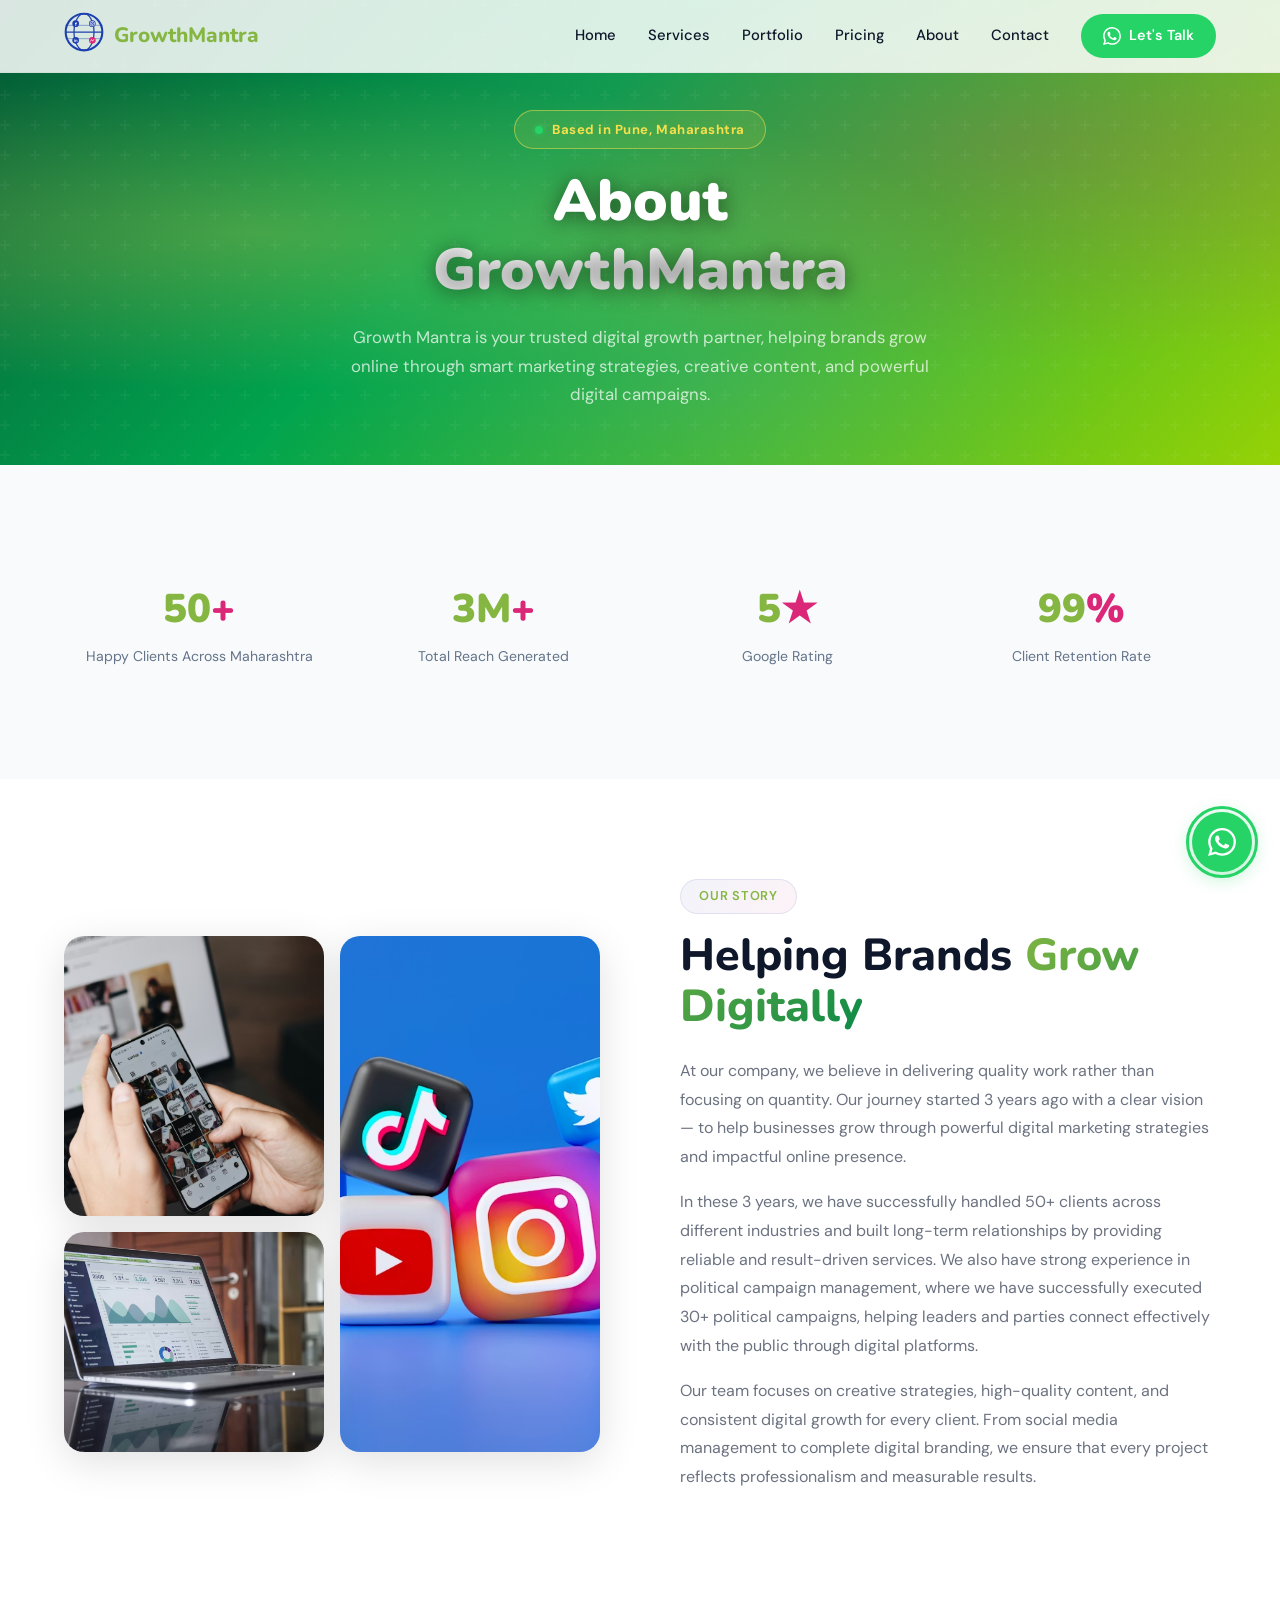
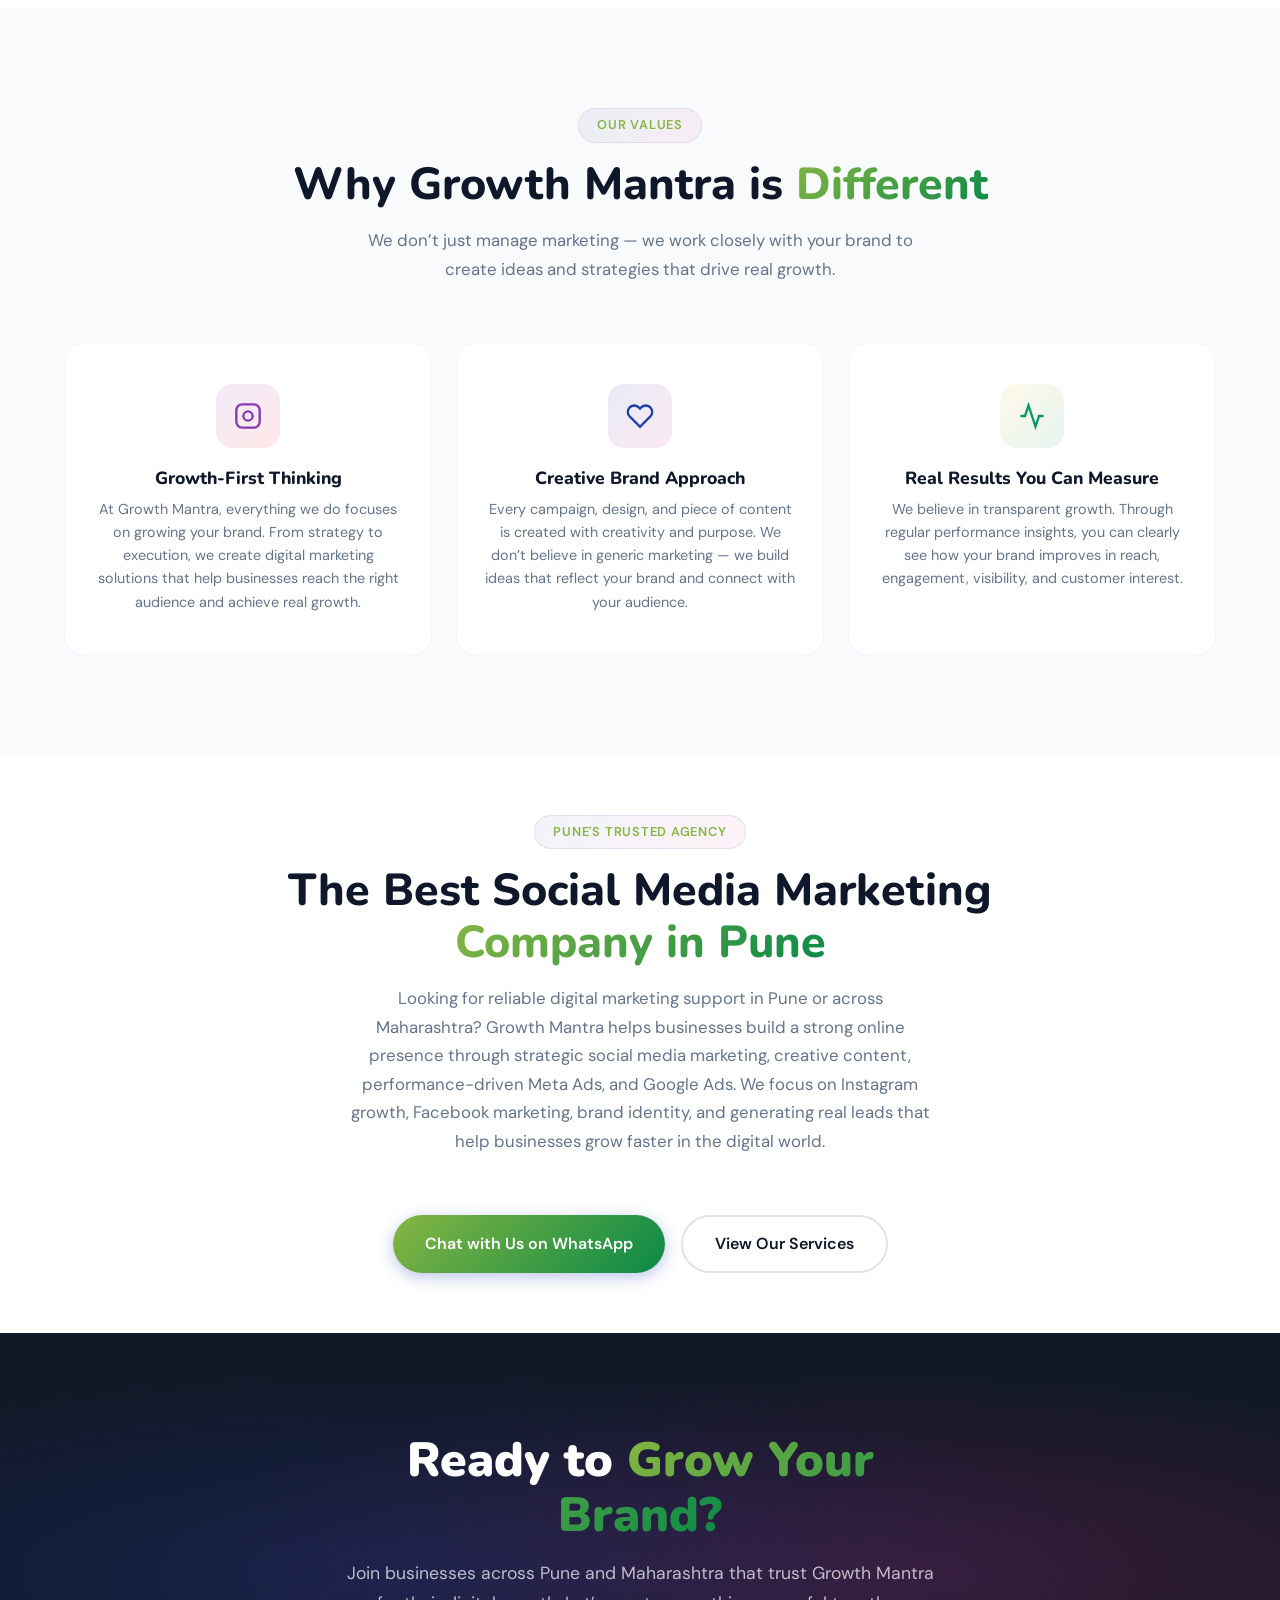
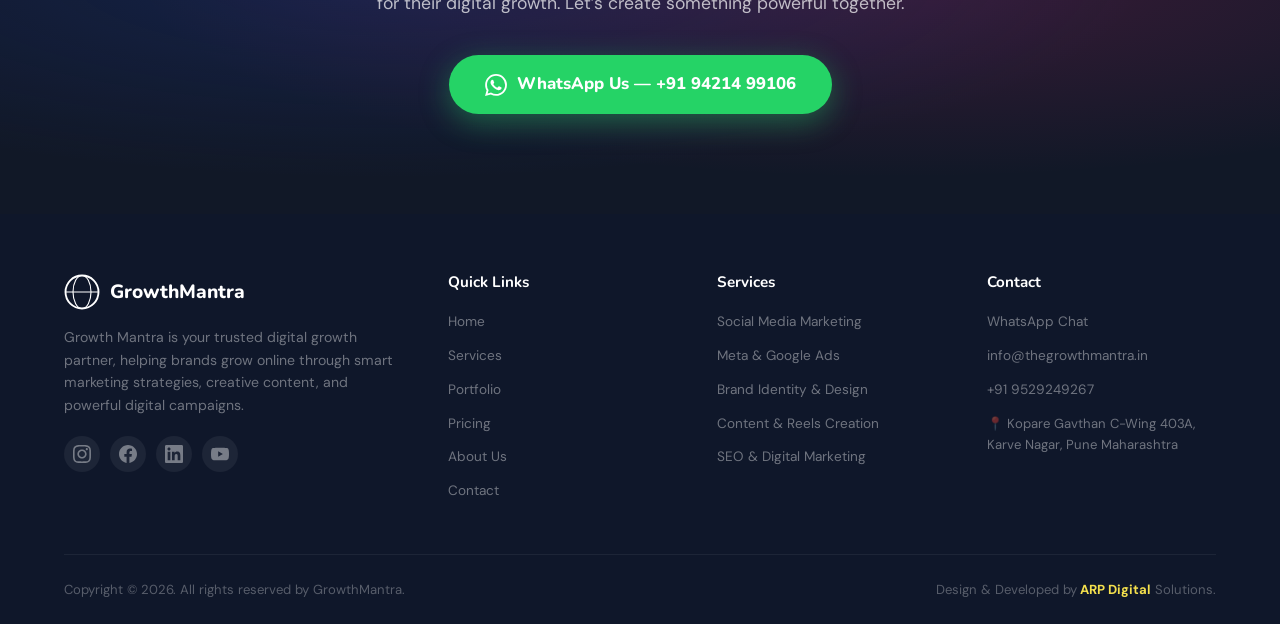
==== commit b838bb5d: "Updated content" ====
--- a/about.html
+++ b/about.html
@@ -1,7 +1,6 @@
 <!DOCTYPE html><!--mJqdn3Zz34YLRvmiJDtKd-->
 <html lang="en">
-<!-- Mirrored from www.GrowthMantra.com/about by HTTrack Website Copier/3.x [XR&CO'2014], Fri, 06 Mar 2026 06:54:38 GMT -->
-<!-- Added by HTTrack -->
+
 <meta http-equiv="content-type" content="text/html;charset=utf-8" /><!-- /Added by HTTrack -->
 
 <head>
@@ -37,7 +36,7 @@
 
 <body>
     <div hidden=""><!--$--><!--/$--></div>
-    <nav class="navbar " id="navbar">
+   <nav class="navbar " id="navbar">
         <div class="nav-container"><a class="nav-logo" href="index.html">
                 <div class="logo-icon"><svg viewBox="0 0 48 48" width="40" height="40" fill="none">
                         <circle cx="24" cy="24" r="22" stroke="#1E40AF" stroke-width="2.5" fill="none"></circle>
@@ -63,7 +62,7 @@
                     href="services.html">Services</a><a class="nav-link" href="portfolio.html">Portfolio</a><a
                     class="nav-link" href="pricing.html">Pricing</a><a class="nav-link" href="about.html">About</a><a
                     class="nav-link" href="contact.html">Contact</a><a
-                    href="https://wa.me/919529249267?text=Hi%20GrowthMantra!%20I%27d%20like%20to%20know%20more%20about%20your%20services."
+                    href="https://wa.me/919529249267?text=Hello%20Growth%20Mantra!%20I%20want%20to%20grow%20my%20business%20online.%20Please%20share%20details%20about%20your%20digital%20marketing%20and%20social%20media%20services."
                     class="nav-cta" target="_blank" rel="noopener noreferrer"><svg width="18" height="18"
                         viewBox="0 0 24 24" fill="currentColor">
                         <path
@@ -118,25 +117,13 @@
                                 alt="Data analytics and results" loading="lazy" /></div>
                     </div>
                     <div class="story-content"><span class="section-tag">Our Story</span>
-                        <h2 class="section-title">Born in Pune. <span class="gradient-text">Built for Brands.</span>
+                        <h2 class="section-title">Helping Brands<span class="gradient-text"> Grow Digitally</span>
                         </h2>
-                        <p class="story-text">GrowthMantra was born out of a simple frustration — too many businesses in
-                            Pune were spending money on marketing that just didn&#x27;t work. Generic posts, zero
-                            engagement, and agencies that didn&#x27;t really care about results.</p>
-                        <p class="story-text">We built GrowthMantra differently. A team of passionate creators,
-                            strategists, and digital marketers who are obsessed with making your brand <strong>look
-                                amazing and actually grow</strong>. We bring together creativity, data, and local market
-                            knowledge to craft social media strategies that build real communities and drive real
-                            revenue.</p>
-                        <p class="story-text">From Instagram management and Meta Ads to full brand identity creation —
-                            we&#x27;re your one-stop digital marketing partner in Pune.</p>
-                        <div class="story-venture"><svg width="20" height="20" viewBox="0 0 24 24" fill="none"
-                                stroke="#1E40AF" stroke-width="2">
-                                <path d="M12 2L2 7l10 5 10-5-10-5z"></path>
-                                <path d="M2 17l10 5 10-5"></path>
-                                <path d="M2 12l10 5 10-5"></path>
-                            </svg>A <strong>StratCrowd</strong> Venture</div>
-                    </div>
+                        <p class="story-text">At our company, we believe in delivering quality work rather than focusing on quantity. Our journey started 3 years ago with a clear vision — to help businesses grow through powerful digital marketing strategies and impactful online presence.</p>
+                        <p class="story-text">In these 3 years, we have successfully handled 50+ clients across different industries and built long-term relationships by providing reliable and result-driven services.
+We also have strong experience in political campaign management, where we have successfully executed 30+ political campaigns, helping leaders and parties connect effectively with the public through digital platforms.</p>
+                        <p class="story-text">Our team focuses on creative strategies, high-quality content, and consistent digital growth for every client. From social media management to complete digital branding, we ensure that every project reflects professionalism and measurable results.</p>
+                       
                 </div>
             </div>
         </section>
@@ -211,7 +198,7 @@
             </div>
         </section>
     </main><!--$--><!--/$-->
-    <footer class="footer">
+     <footer class="footer">
         <div class="container">
             <div class="footer-grid">
                 <div class="footer-brand"><a class="footer-logo" href="index.html"><svg viewBox="0 0 48 48" width="36"
@@ -221,8 +208,7 @@
                             </ellipse>
                             <line x1="2" y1="24" x2="46" y2="24" stroke="white" stroke-width="1.5"></line>
                         </svg><span>GrowthMantra</span></a>
-                    <p class="footer-desc">Pune&#x27;s most creative social media marketing &amp; digital marketing
-                        agency. We make brands unforgettable across every social platform in Maharashtra and beyond.</p>
+                    <p class="footer-desc">Growth Mantra is your trusted digital growth partner, helping brands grow online through smart marketing strategies, creative content, and powerful digital campaigns.</p>
                     <div class="footer-social"><a href="#" aria-label="Instagram"><svg width="18" height="18"
                                 viewBox="0 0 24 24" fill="currentColor">
                                 <path
@@ -257,18 +243,18 @@
                         Marketing</a>
                 </div>
                 <div class="footer-links">
-                    <h4>Contact</h4><a href="https://wa.me/919529249267?text=Hi%20GrowthMantra!" target="_blank"
+                    <h4>Contact</h4><a href="https://wa.me/919529249267?text=Hello%20Growth%20Mantra!%20I%20want%20to%20grow%20my%20business%20online.%20Please%20share%20details%20about%20your%20digital%20marketing%20and%20social%20media%20services." target="_blank"
                         rel="noopener noreferrer">WhatsApp Chat</a><a
-                        href="mailto:info@GrowthMantra.in">info@GrowthMantra.in</a><a href="tel:+919529249267">+91 94214
-                        99106</a><a href="#" style="color:rgba(255,255,255,0.4);font-size:0.82rem">📍 Pune,
+                        href="mailto:info@thegrowthmantra.in">info@thegrowthmantra.in</a><a href="tel:+919529249267">+91 9529249267
+                        </a><a href="#" style="color:rgba(255,255,255,0.4);font-size:0.82rem">📍 Kopare Gavthan C-Wing 403A, Karve Nagar, Pune
                         Maharashtra</a>
                 </div>
             </div>
             <div class="footer-bottom">
-                <p>© 2026 GrowthMantra. All rights reserved. | Best Social Media Marketing Agency in Pune, Maharashtra
+                <p>Copyright © 2026. All rights reserved by GrowthMantra. 
                 </p>
-                <p class="footer-venture"><a href="https://www.arpdigitalsolutions.in/" target="_blank" rel="noopener noreferrer"
-                        style="color:#F4E04D;font-weight:700;text-decoration:none">ARP Digital</a> Solutions</p>
+                <p class="footer-venture">Design & Developed by<a href="https://www.arpdigitalsolutions.in/" target="_blank" rel="noopener noreferrer"
+                        style="color:#F4E04D;font-weight:700;text-decoration:none">  ARP Digital</a> Solutions.</p>
             </div>
         </div>
     </footer><a
@@ -292,7 +278,18 @@
     <script>self.__next_f.push([1, "16:[\"$\",\"section\",null,{\"style\":{\"padding\":\"60px 0\",\"background\":\"white\"},\"children\":[\"$\",\"div\",null,{\"className\":\"container\",\"style\":{\"maxWidth\":\"800px\"},\"children\":[[\"$\",\"div\",null,{\"className\":\"section-header\",\"children\":[[\"$\",\"span\",null,{\"className\":\"section-tag\",\"children\":\"Pune's Trusted Agency\"}],[\"$\",\"h2\",null,{\"className\":\"section-title\",\"children\":[\"The Best Social Media Marketing \",[\"$\",\"span\",null,{\"className\":\"gradient-text\",\"children\":\"Company in Pune\"}]]}],[\"$\",\"p\",null,{\"className\":\"section-subtitle\",\"children\":\"Looking for the best digital marketing company in Pune or Maharashtra? GrowthMantra has helped 200+ local businesses establish a strong online presence through strategic social media marketing, content creation, Meta Ads, and Google Ads. We specialize in Instagram growth, Facebook marketing, brand building, and generating real leads for businesses of all sizes across Pune.\"}]]}],[\"$\",\"div\",null,{\"style\":{\"display\":\"flex\",\"gap\":\"16px\",\"justifyContent\":\"center\",\"flexWrap\":\"wrap\"},\"children\":[[\"$\",\"a\",null,{\"href\":\"https://wa.me/919529249267\",\"target\":\"_blank\",\"rel\":\"noopener noreferrer\",\"className\":\"btn btn-primary\",\"children\":\"Chat with Us on WhatsApp\"}],[\"$\",\"$L5\",null,{\"href\":\"/services\",\"className\":\"btn btn-outline\",\"children\":\"View Our Services\"}]]}]]}]}]\n1e:T450,M17.472 14.382c-.297-.149-1.758-.867-2.03-.967-.273-.099-.471-.148-.67.15-.197.297-.767.966-.94 1.164-.173.199-.347.223-.644.075-.297-.15-1.255-.463-2.39-1.475-.883-.788-1.48-1.761-1.653-2.059-.173-.297-.018-.458.13-.606.134-.133.298-.347.446-.52.149-.174.198-.298.298-.497.099-.198.05-.371-.025-.52-.075-.149-.669-1.612-.916-2.207-.242-.579-.487-.5-.669-.51-.173-.008-.371-.01-.57-.01-.198 0-.52.074-.792.372-.272.297-1.04 1.016-1.04 2.479 0 1.462 1.065 2.875 1.213 3.074.149.198 2.096 3.2 5.077 4.487.709.306 1.262.489 1.694.625.712.227 1.36.195 1.871.118.571-.085 1.758-.719 2.006-1.413.248-.694.248-1.289.173-1.413-.074-.124-.272-.198-.57-.347m-5.421 7.403h-.004a9.87 9.87 0 01-5.031-1.378l-.361-.214-3.741.982.998-3.648-.235-.374a9.86 9.86 0 01-1.51-5.26c.001-5.45 4.436-9.884 9.888-9.884 2.64 0 5.122 1.03 6.988 2.898a9.825 9.825 0 012.893 6.994c-.003 5.45-4.437 9.884-9.885 9.884m8.413-18.297A11.815 11.815 0 0012.05 0C5.495 0 .16 5.335.157 11.892c0 2.096.547 4.142 1.588 5.945L.057 24l6.305-1.654a11.882 11.882 0 005.683 1.448h.005c6.554 0 11.89-5.335 11.893-11.893a11.821 11.821 0 00-3.48-8.413z17:[\"$\",\"section\",null,{\"className\":\"about-cta\",\"children\":[\"$\",\"div\",null,{\"className\":\"container about-cta-content\",\"children\":[[\"$\",\"h2\",null,{\"children\":[\"Ready to \",[\"$\",\"span\",null,{\"className\":\"gradient-text\",\"children\":\"Transform Your Brand?\"}]]}],[\"$\",\"p\",null,{\"children\":\"Join 200+ businesses across Pune \u0026 Maharashtra that trust GrowthMantra with their digital presence. Let's create something amazing together.\"}],[\"$\",\"a\",null,{\"href\":\"https://wa.me/919529249267?text=Hello%20Growth%20Mantra!%20I%20want%20to%20grow%20my%20business%20online.%20Please%20share%20details%20about%20your%20digital%20marketing%20and%20social%20media%20services.\",\"className\":\"btn-whatsapp-cta\",\"target\":\"_blank\",\"rel\":\"noopener noreferrer\",\"children\":[[\"$\",\"svg\",null,{\"width\":\"22\",\"height\":\"22\",\"viewBox\":\"0 0 24 24\",\"fill\":\"white\",\"children\":[\"$\",\"path\",null,{\"d\":\"$1e\"}]}],\"WhatsApp Us — +91 94214 99106\"]}]]}]}]\n18:[\"$\",\"$L1f\",null,{\"children\":[\"$\",\"$1c\",null,{\"name\":\"Next.MetadataOutlet\",\"children\":\"$@20\"}]}]\n"])</script>
     <script>self.__next_f.push([1, "1a:[[\"$\",\"meta\",\"0\",{\"charSet\":\"utf-8\"}],[\"$\",\"meta\",\"1\",{\"name\":\"viewport\",\"content\":\"width=device-width, initial-scale=1\"}]]\n"])</script>
     <script>self.__next_f.push([1, "21:I[27201,[\"/_next/static/chunks/ff1a16fafef87110.js\",\"/_next/static/chunks/d2be314c3ece3fbe.js\"],\"IconMark\"]\n1d:[[\"$\",\"title\",\"0\",{\"children\":\"About GrowthMantra — Best Social Media Marketing Agency in Pune, Maharashtra\"}],[\"$\",\"meta\",\"1\",{\"name\":\"description\",\"content\":\"GrowthMantra is Pune's most creative social media marketing \u0026 digital marketing agency. ARP Digital Solutions. We help brands across Maharashtra grow their online presence.\"}],[\"$\",\"meta\",\"2\",{\"name\":\"keywords\",\"content\":\"about GrowthMantra, social media agency Pune, digital marketing team Pune, StratCrowd, best marketing agency Maharashtra\"}],[\"$\",\"link\",\"3\",{\"rel\":\"icon\",\"href\":\"favicon28a7.ico?favicon.0b3bf435.ico\",\"sizes\":\"256x256\",\"type\":\"image/x-icon\"}],[\"$\",\"$L21\",\"4\",{}]]\n20:null\n"])</script>
+
+<script>
+const navToggle = document.getElementById("navToggle");
+const navLinks = document.getElementById("navLinks");
+
+navToggle.addEventListener("click", () => {
+navLinks.classList.toggle("active");
+navToggle.classList.toggle("active");
+});
+</script>
+
 </body>
-<!-- Mirrored from www.GrowthMantra.com/about by HTTrack Website Copier/3.x [XR&CO'2014], Fri, 06 Mar 2026 06:54:39 GMT -->
+
 
 </html>
--- a/_next/static/chunks/3573d758e8f84421.css
+++ b/_next/static/chunks/3573d758e8f84421.css
@@ -3971,4 +3971,54 @@
 * {
     scrollbar-width: thin;
     scrollbar-color: #2d1b6959 transparent
-}+}
+
+
+@media (max-width:768px){
+
+/* Show hamburger */
+.nav-toggle{
+display:flex;
+flex-direction:column;
+cursor:pointer;
+}
+
+/* Mobile menu container */
+.nav-links{
+position:fixed;
+top:70px;
+left:0;
+width:100%;
+height:calc(100vh - 70px);
+background:#f5f5f5;
+
+flex-direction:column;
+align-items:center;
+justify-content:flex-start;
+
+padding-top:50px;
+gap:5px;
+
+transform:translateX(-100%);
+transition:transform 0.3s ease;
+
+z-index:9999;
+}
+
+/* Menu open */
+.nav-links.active{
+transform:translateX(0);
+}
+
+/* Menu items spacing */
+.nav-link{
+font-size:20px;
+margin:10px 0;
+}
+
+/* WhatsApp button spacing */
+.nav-cta{
+margin-top:20px;
+}
+
+}
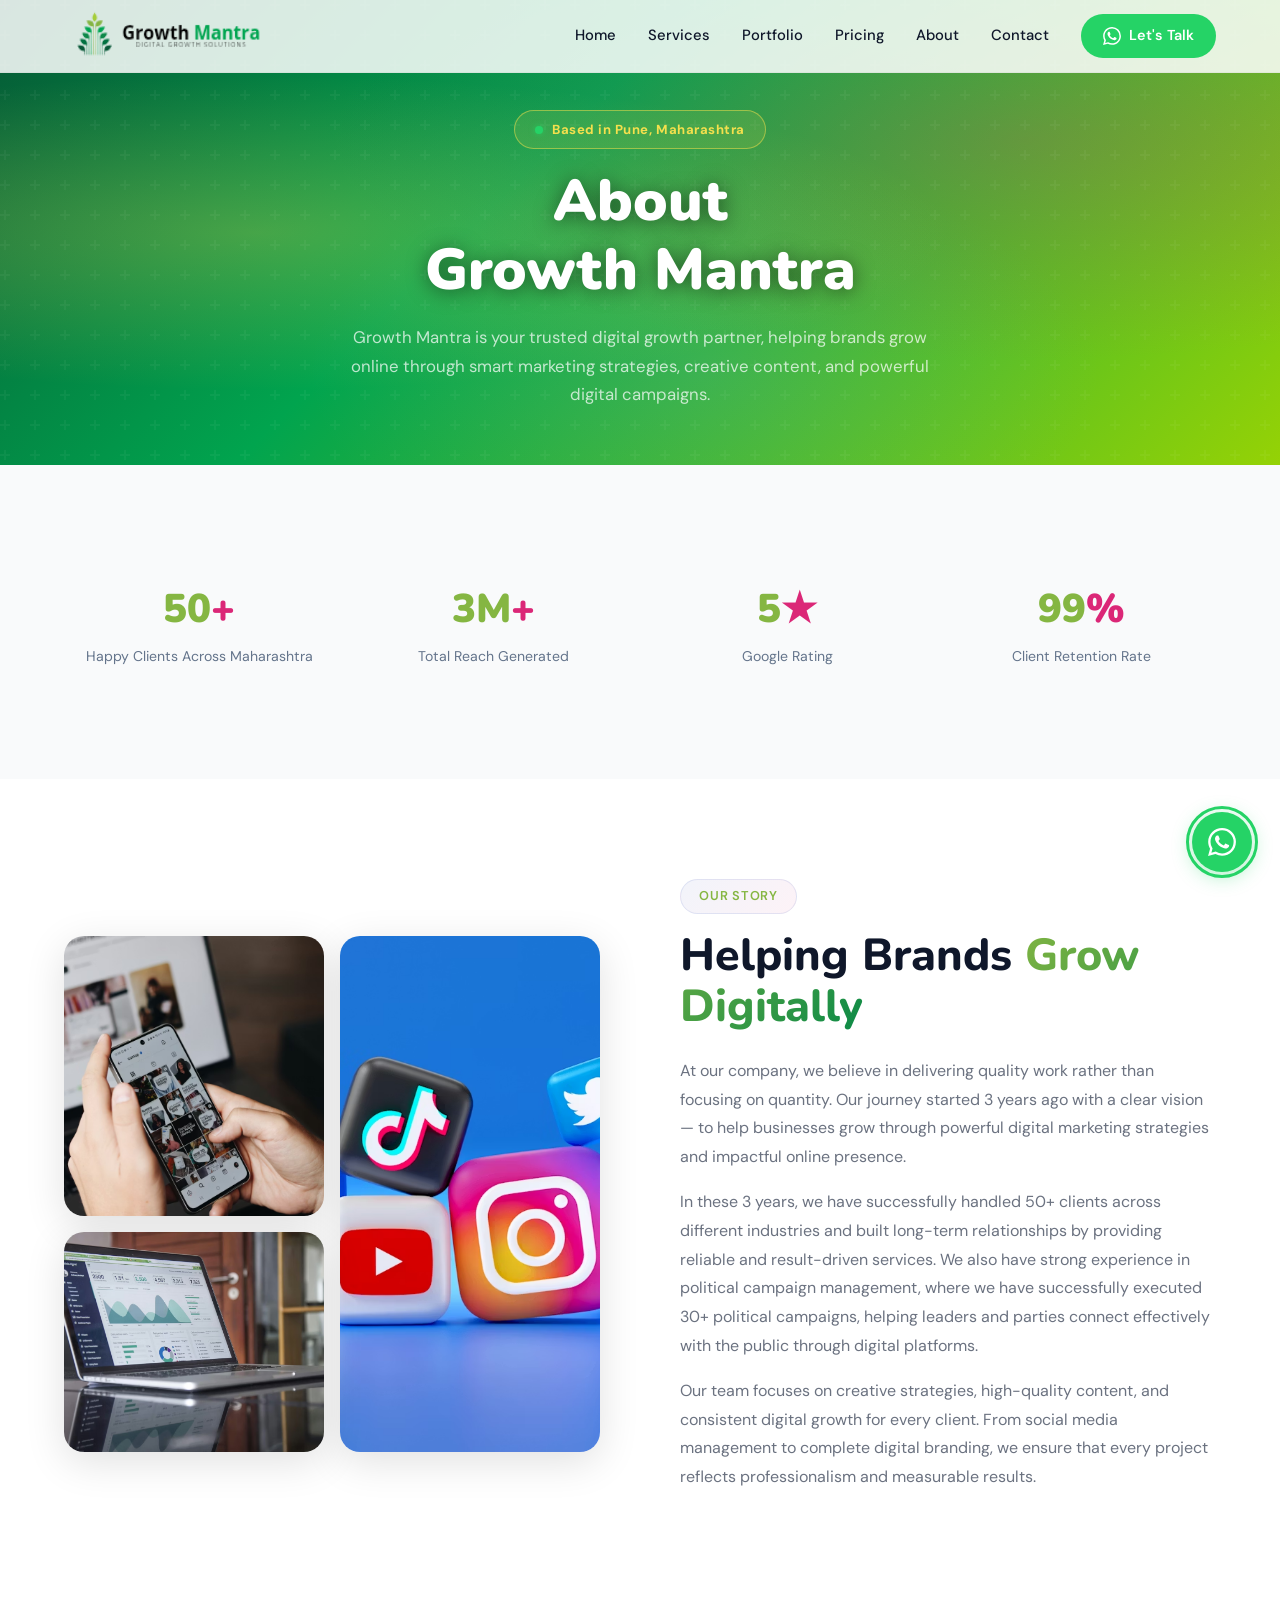
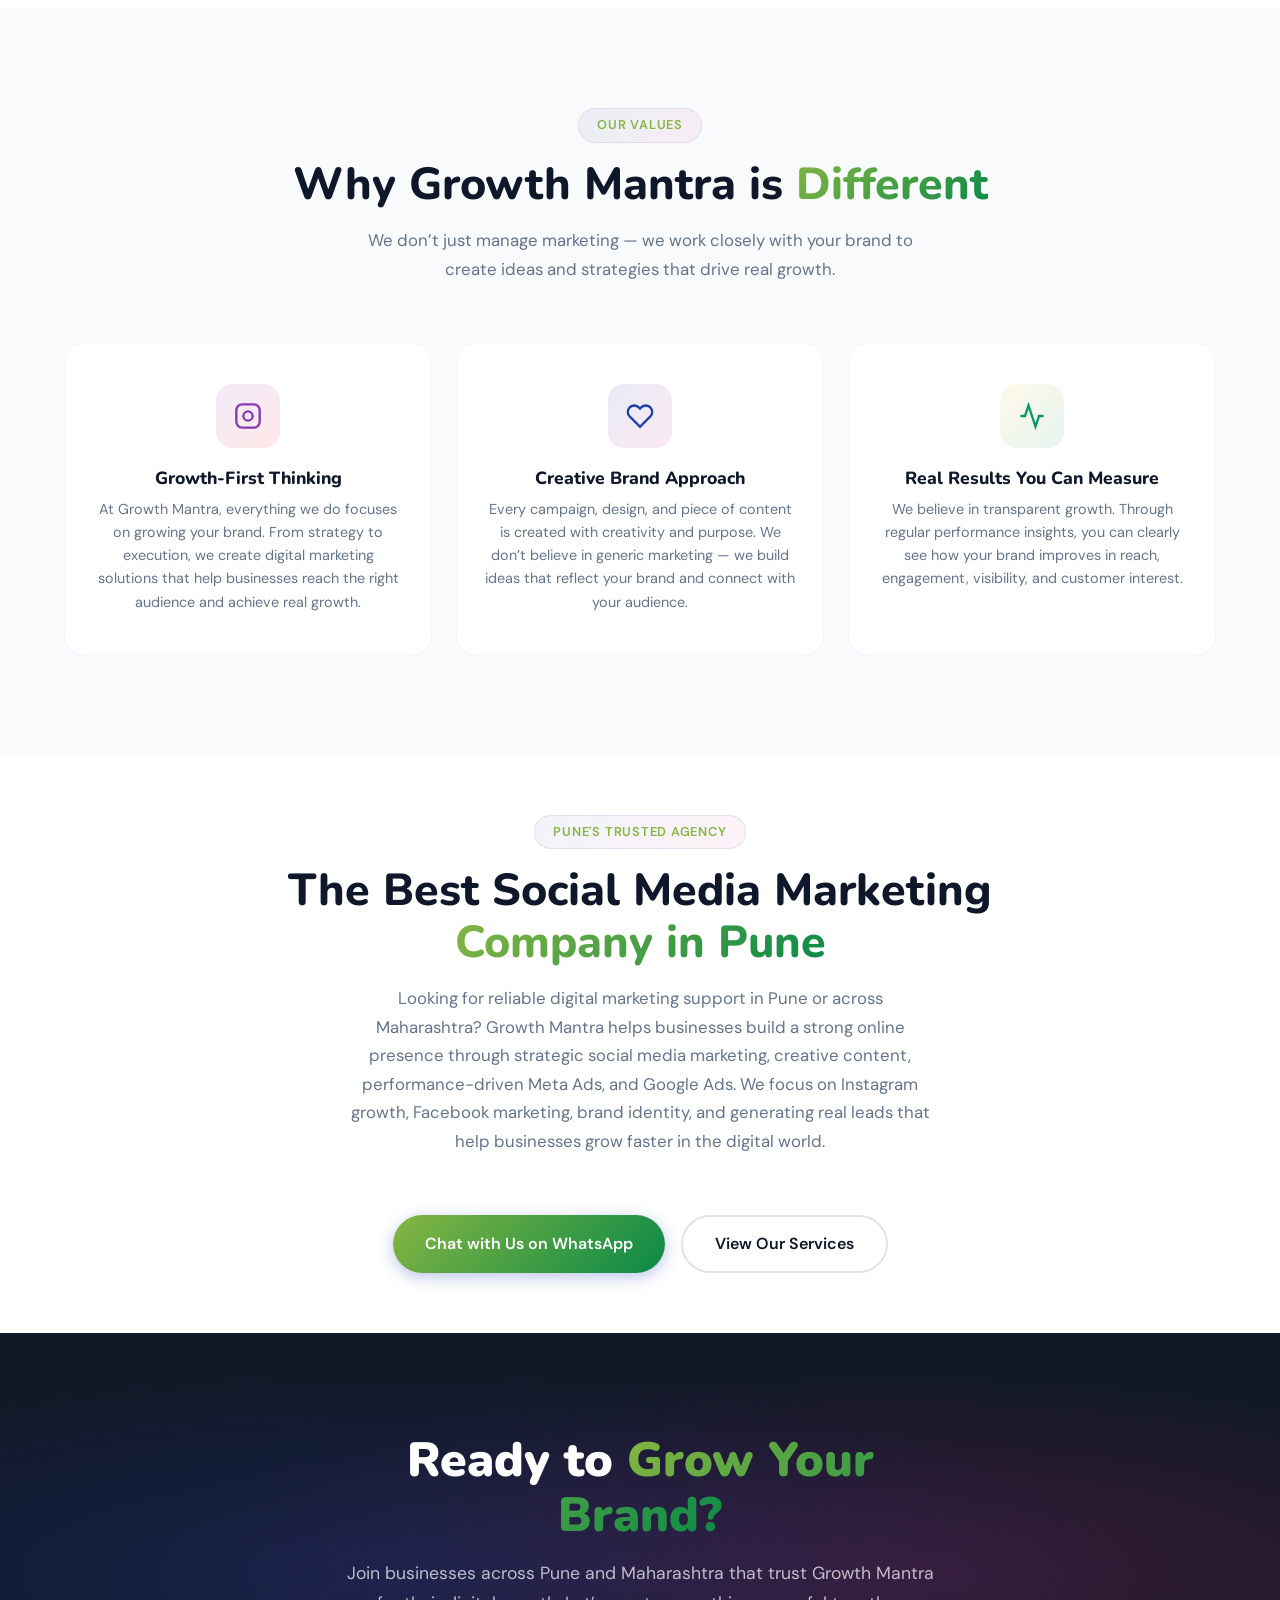
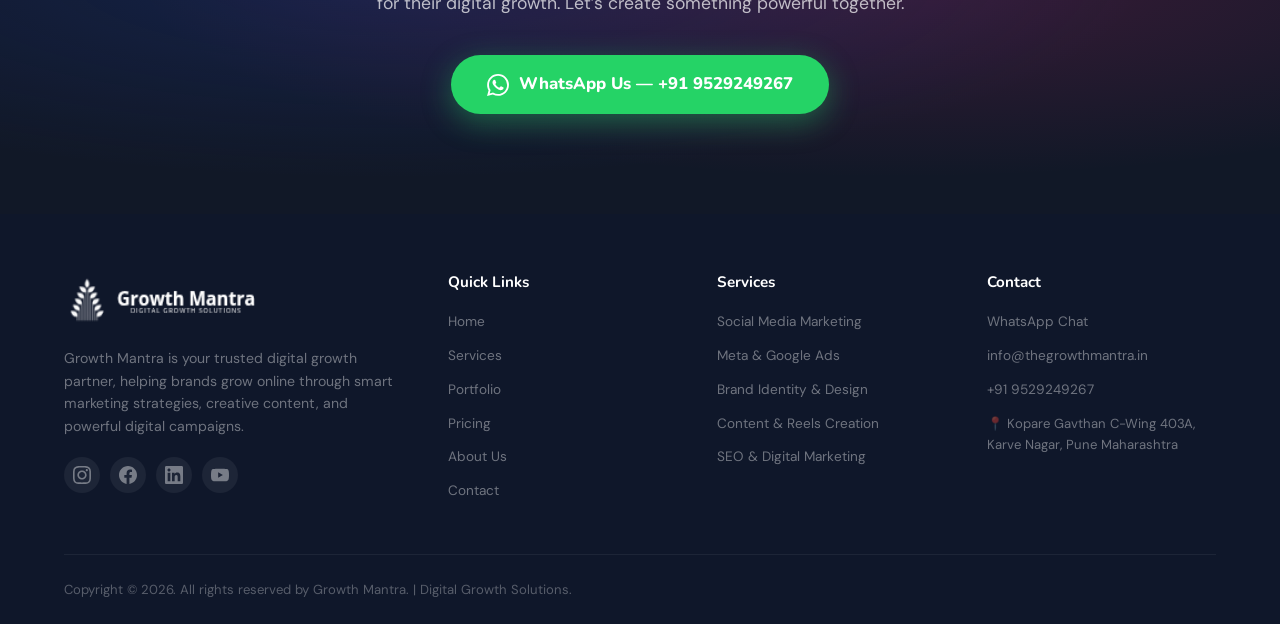
==== commit b894aea7: "Updated content" ====
--- a/about.html
+++ b/about.html
@@ -22,11 +22,11 @@
     <link rel="preconnect" href="https://fonts.gstatic.com/" crossorigin="anonymous" />
     <meta name="geo.region" content="IN-MH" />
     <meta name="geo.placename" content="Pune, Maharashtra" />
-    <title>About GrowthMantra — Best Social Media Marketing Agency in Pune, Maharashtra</title>
+    <title>About Growth Mantra — Best Social Media Marketing Agency in Pune, Maharashtra</title>
     <meta name="description"
-        content="GrowthMantra is Pune&#x27;s most creative social media marketing &amp; digital marketing agency. ARP Digital Solutions. We help brands across Maharashtra grow their online presence." />
+        content="Growth Mantra is Pune&#x27;s most creative social media marketing &amp; digital marketing agency. ARP Digital Solutions. We help brands across Maharashtra grow their online presence." />
     <meta name="keywords"
-        content="about GrowthMantra, social media agency Pune, digital marketing team Pune, StratCrowd, best marketing agency Maharashtra" />
+        content="about Growth Mantra, social media agency Pune, digital marketing team Pune, StratCrowd, best marketing agency Maharashtra" />
     <link rel="icon" href="favicon28a7.ico?favicon.0b3bf435.ico" sizes="256x256" type="image/x-icon" />
     <link
         href="https://fonts.googleapis.com/css2?family=DM+Sans:ital,opsz,wght@0,9..40,300;0,9..40,400;0,9..40,500;0,9..40,600;0,9..40,700;1,9..40,400&amp;family=Nunito:wght@600;700;800;900&amp;display=swap"
@@ -36,27 +36,12 @@
 
 <body>
     <div hidden=""><!--$--><!--/$--></div>
-   <nav class="navbar " id="navbar">
-        <div class="nav-container"><a class="nav-logo" href="index.html">
-                <div class="logo-icon"><svg viewBox="0 0 48 48" width="40" height="40" fill="none">
-                        <circle cx="24" cy="24" r="22" stroke="#1E40AF" stroke-width="2.5" fill="none"></circle>
-                        <ellipse cx="24" cy="24" rx="12" ry="22" stroke="#1E40AF" stroke-width="1.5" fill="none">
-                        </ellipse>
-                        <line x1="2" y1="24" x2="46" y2="24" stroke="#1E40AF" stroke-width="1.5"></line>
-                        <line x1="2" y1="16" x2="46" y2="16" stroke="#1E40AF" stroke-width="1" opacity="0.5"></line>
-                        <line x1="2" y1="32" x2="46" y2="32" stroke="#1E40AF" stroke-width="1" opacity="0.5"></line>
-                        <circle cx="14" cy="14" r="4" fill="#1E40AF"></circle><text x="14" y="16.5" text-anchor="middle"
-                            fill="white" font-size="6" font-weight="bold">f</text>
-                        <circle cx="34" cy="14" r="4" fill="#1E40AF"></circle>
-                        <rect x="31.5" y="11.5" width="5" height="5" rx="1.2" stroke="white" stroke-width="0.8"
-                            fill="none"></rect>
-                        <circle cx="34" cy="14" r="1.2" stroke="white" stroke-width="0.8" fill="none"></circle>
-                        <circle cx="14" cy="34" r="4" fill="#1E40AF"></circle><text x="14" y="36.5" text-anchor="middle"
-                            fill="white" font-size="5" font-weight="bold">in</text>
-                        <circle cx="34" cy="34" r="4" fill="#DB2777"></circle>
-                        <path d="M31.5 35.5 L33 33 L34.5 35 L36 32.5" stroke="white" stroke-width="0.8" fill="none">
-                        </path>
-                    </svg></div><span class="logo-name">GrowthMantra</span>
+  <nav class="navbar " id="navbar">
+       
+                    <div class="nav-container"><a class="nav-logo" href="index.html">
+              <div class="logo-icon">
+    <img src="gmlogo.png" alt="Growth Mantra Logo" width="202" height="57">
+</div>
             </a>
             <div class="nav-links " id="navLinks"><a class="nav-link" href="index.html">Home</a><a class="nav-link"
                     href="services.html">Services</a><a class="nav-link" href="portfolio.html">Portfolio</a><a
@@ -78,7 +63,7 @@
                 <div class="page-hero-badge"><span class="hero-dot"></span>Based in Pune, Maharashtra</div>
                 <h1 style="line-height:1.2"><span
                         style="color:white;-webkit-text-fill-color:white;display:block">About</span><span
-                        class="gradient-text-ig">GrowthMantra</span></h1>
+                        class="gradient-text-ig">Growth Mantra</span></h1>
                 <p style="color:rgba(255,255,255,0.65);margin-top:12px">Growth Mantra is your trusted digital growth partner, helping brands grow online through smart marketing strategies, creative content, and powerful digital campaigns.</p>
             </div>
         </section>
@@ -194,20 +179,17 @@
                         <path
                             d="M17.472 14.382c-.297-.149-1.758-.867-2.03-.967-.273-.099-.471-.148-.67.15-.197.297-.767.966-.94 1.164-.173.199-.347.223-.644.075-.297-.15-1.255-.463-2.39-1.475-.883-.788-1.48-1.761-1.653-2.059-.173-.297-.018-.458.13-.606.134-.133.298-.347.446-.52.149-.174.198-.298.298-.497.099-.198.05-.371-.025-.52-.075-.149-.669-1.612-.916-2.207-.242-.579-.487-.5-.669-.51-.173-.008-.371-.01-.57-.01-.198 0-.52.074-.792.372-.272.297-1.04 1.016-1.04 2.479 0 1.462 1.065 2.875 1.213 3.074.149.198 2.096 3.2 5.077 4.487.709.306 1.262.489 1.694.625.712.227 1.36.195 1.871.118.571-.085 1.758-.719 2.006-1.413.248-.694.248-1.289.173-1.413-.074-.124-.272-.198-.57-.347m-5.421 7.403h-.004a9.87 9.87 0 01-5.031-1.378l-.361-.214-3.741.982.998-3.648-.235-.374a9.86 9.86 0 01-1.51-5.26c.001-5.45 4.436-9.884 9.888-9.884 2.64 0 5.122 1.03 6.988 2.898a9.825 9.825 0 012.893 6.994c-.003 5.45-4.437 9.884-9.885 9.884m8.413-18.297A11.815 11.815 0 0012.05 0C5.495 0 .16 5.335.157 11.892c0 2.096.547 4.142 1.588 5.945L.057 24l6.305-1.654a11.882 11.882 0 005.683 1.448h.005c6.554 0 11.89-5.335 11.893-11.893a11.821 11.821 0 00-3.48-8.413z">
                         </path>
-                    </svg>WhatsApp Us — +91 94214 99106</a>
+                    </svg>WhatsApp Us — +91 9529249267</a>
             </div>
         </section>
     </main><!--$--><!--/$-->
      <footer class="footer">
         <div class="container">
             <div class="footer-grid">
-                <div class="footer-brand"><a class="footer-logo" href="index.html"><svg viewBox="0 0 48 48" width="36"
-                            height="36" fill="none">
-                            <circle cx="24" cy="24" r="22" stroke="white" stroke-width="2.5" fill="none"></circle>
-                            <ellipse cx="24" cy="24" rx="12" ry="22" stroke="white" stroke-width="1.5" fill="none">
-                            </ellipse>
-                            <line x1="2" y1="24" x2="46" y2="24" stroke="white" stroke-width="1.5"></line>
-                        </svg><span>GrowthMantra</span></a>
+                <div class="footer-brand"><a class="footer-logo" href="index.html">
+                            
+                            <img src="gmlogof.png" alt="Growth Mantra Logo" width="202" height="57">
+                       </a>
                     <p class="footer-desc">Growth Mantra is your trusted digital growth partner, helping brands grow online through smart marketing strategies, creative content, and powerful digital campaigns.</p>
                     <div class="footer-social"><a href="#" aria-label="Instagram"><svg width="18" height="18"
                                 viewBox="0 0 24 24" fill="currentColor">
@@ -251,14 +233,13 @@
                 </div>
             </div>
             <div class="footer-bottom">
-                <p>Copyright © 2026. All rights reserved by GrowthMantra. 
+                <p>Copyright © 2026. All rights reserved by Growth Mantra. |  Digital Growth Solutions.
                 </p>
-                <p class="footer-venture">Design & Developed by<a href="https://www.arpdigitalsolutions.in/" target="_blank" rel="noopener noreferrer"
-                        style="color:#F4E04D;font-weight:700;text-decoration:none">  ARP Digital</a> Solutions.</p>
+                
             </div>
         </div>
     </footer><a
-        href="https://wa.me/919529249267?text=Hi%20GrowthMantra!%20I%27d%20like%20to%20know%20more%20about%20your%20services."
+        href="https://wa.me/919529249267?text=Hi%20Growth Mantra!%20I%27d%20like%20to%20know%20more%20about%20your%20services."
         class="whatsapp-float" target="_blank" rel="noopener noreferrer" aria-label="Chat on WhatsApp"><svg width="28"
             height="28" viewBox="0 0 24 24" fill="white">
             <path
@@ -268,16 +249,16 @@
     <script src="_next/static/chunks/33c6e7ef9aa43899.js" id="_R_" async=""></script>
     <script>(self.__next_f = self.__next_f || []).push([0])</script>
     <script>self.__next_f.push([1, "1:\"$Sreact.fragment\"\n2:I[62319,[\"/_next/static/chunks/53f2427cf56555a4.js\"],\"default\"]\n3:I[39756,[\"/_next/static/chunks/ff1a16fafef87110.js\",\"/_next/static/chunks/d2be314c3ece3fbe.js\"],\"default\"]\n4:I[37457,[\"/_next/static/chunks/ff1a16fafef87110.js\",\"/_next/static/chunks/d2be314c3ece3fbe.js\"],\"default\"]\n5:I[22016,[\"/_next/static/chunks/53f2427cf56555a4.js\"],\"\"]\n12:I[68027,[],\"default\"]\n:HL[\"/_next/static/chunks/3573d758e8f84421.css\",\"style\"]\n:HL[\"https://fonts.googleapis.com/css2?family=DM+Sans:ital,opsz,wght@0,9..40,300;0,9..40,400;0,9..40,500;0,9..40,600;0,9..40,700;1,9..40,400\u0026family=Nunito:wght@600;700;800;900\u0026display=swap\",\"style\"]\n6:T42e,M12 2.163c3.204 0 3.584.012 4.85.07 3.252.148 4.771 1.691 4.919 4.919.058 1.265.069 1.645.069 4.849 0 3.205-.012 3.584-.069 4.849-.149 3.225-1.664 4.771-4.919 4.919-1.266.058-1.644.07-4.85.07-3.204 0-3.584-.012-4.849-.07-3.26-.149-4.771-1.699-4.919-4.92-.058-1.265-.07-1.644-.07-4.849 0-3.204.013-3.583.07-4.849.149-3.227 1.664-4.771 4.919-4.919 1.266-.057 1.645-.069 4.849-.069zm0-2.163c-3.259 0-3.667.014-4.947.072-4.358.2-6.78 2.618-6.98 6.98-.059 1.281-.073 1.689-.073 4.948 0 3.259.014 3.668.072 4.948.2 4.358 2.618 6.78 6.98 6.98 1.281.058 1.689.072 4.948.072 3.259 0 3.668-.014 4.948-.072 4.354-.2 6.782-2.618 6.979-6.98.059-1.28.073-1.689.073-4.948 0-3.259-.014-3.667-.072-4.947-.196-4.354-2.617-6.78-6.979-6.98-1.281-.059-1.69-.073-4.949-.073zm0 5.838c-3.403 0-6.162 2.759-6.162 6.162s2.759 6.163 6.162 6.163 6.162-2.759 6.162-6.163c0-3.403-2.759-6.162-6.162-6.162zm0 10.162c-2.209 0-4-1.79-4-4 0-2.209 1.791-4 4-4s4 1.791 4 4c0 2.21-1.791 4-4 4zm6.406-11.845c-.796 0-1.441.645-1.441 1.44s.645 1.44 1.441 1.44c.795 0 1.439-.645 1.439-1.44s-.644-1.44-1.439-1.44z"])</script>
-    <script>self.__next_f.push([1, "0:{\"P\":null,\"b\":\"mJqdn3Zz34YLRvmiJDtKd\",\"c\":[\"\",\"about\"],\"q\":\"\",\"i\":false,\"f\":[[[\"\",{\"children\":[\"about\",{\"children\":[\"__PAGE__\",{}]}]},\"$undefined\",\"$undefined\",true],[[\"$\",\"$1\",\"c\",{\"children\":[[[\"$\",\"link\",\"0\",{\"rel\":\"stylesheet\",\"href\":\"/_next/static/chunks/3573d758e8f84421.css\",\"precedence\":\"next\",\"crossOrigin\":\"$undefined\",\"nonce\":\"$undefined\"}],[\"$\",\"script\",\"script-0\",{\"src\":\"/_next/static/chunks/53f2427cf56555a4.js\",\"async\":true,\"nonce\":\"$undefined\"}]],[\"$\",\"html\",null,{\"lang\":\"en\",\"children\":[[\"$\",\"head\",null,{\"children\":[[\"$\",\"link\",null,{\"rel\":\"preconnect\",\"href\":\"https://fonts.googleapis.com\"}],[\"$\",\"link\",null,{\"rel\":\"preconnect\",\"href\":\"https://fonts.gstatic.com/\",\"crossOrigin\":\"anonymous\"}],[\"$\",\"link\",null,{\"href\":\"https://fonts.googleapis.com/css2?family=DM+Sans:ital,opsz,wght@0,9..40,300;0,9..40,400;0,9..40,500;0,9..40,600;0,9..40,700;1,9..40,400\u0026family=Nunito:wght@600;700;800;900\u0026display=swap\",\"rel\":\"stylesheet\"}],[\"$\",\"meta\",null,{\"name\":\"geo.region\",\"content\":\"IN-MH\"}],[\"$\",\"meta\",null,{\"name\":\"geo.placename\",\"content\":\"Pune, Maharashtra\"}]]}],[\"$\",\"body\",null,{\"children\":[[\"$\",\"$L2\",null,{}],[\"$\",\"$L3\",null,{\"parallelRouterKey\":\"children\",\"error\":\"$undefined\",\"errorStyles\":\"$undefined\",\"errorScripts\":\"$undefined\",\"template\":[\"$\",\"$L4\",null,{}],\"templateStyles\":\"$undefined\",\"templateScripts\":\"$undefined\",\"notFound\":[[[\"$\",\"title\",null,{\"children\":\"404: This page could not be found.\"}],[\"$\",\"div\",null,{\"style\":{\"fontFamily\":\"system-ui,\\\"Segoe UI\\\",Roboto,Helvetica,Arial,sans-serif,\\\"Apple Color Emoji\\\",\\\"Segoe UI Emoji\\\"\",\"height\":\"100vh\",\"textAlign\":\"center\",\"display\":\"flex\",\"flexDirection\":\"column\",\"alignItems\":\"center\",\"justifyContent\":\"center\"},\"children\":[\"$\",\"div\",null,{\"children\":[[\"$\",\"style\",null,{\"dangerouslySetInnerHTML\":{\"__html\":\"body{color:#000;background:#fff;margin:0}.next-error-h1{border-right:1px solid rgba(0,0,0,.3)}@media (prefers-color-scheme:dark){body{color:#fff;background:#000}.next-error-h1{border-right:1px solid rgba(255,255,255,.3)}}\"}}],[\"$\",\"h1\",null,{\"className\":\"next-error-h1\",\"style\":{\"display\":\"inline-block\",\"margin\":\"0 20px 0 0\",\"padding\":\"0 23px 0 0\",\"fontSize\":24,\"fontWeight\":500,\"verticalAlign\":\"top\",\"lineHeight\":\"49px\"},\"children\":404}],[\"$\",\"div\",null,{\"style\":{\"display\":\"inline-block\"},\"children\":[\"$\",\"h2\",null,{\"style\":{\"fontSize\":14,\"fontWeight\":400,\"lineHeight\":\"49px\",\"margin\":0},\"children\":\"This page could not be found.\"}]}]]}]}]],[]],\"forbidden\":\"$undefined\",\"unauthorized\":\"$undefined\"}],[\"$\",\"footer\",null,{\"className\":\"footer\",\"children\":[\"$\",\"div\",null,{\"className\":\"container\",\"children\":[[\"$\",\"div\",null,{\"className\":\"footer-grid\",\"children\":[[\"$\",\"div\",null,{\"className\":\"footer-brand\",\"children\":[[\"$\",\"$L5\",null,{\"href\":\"/\",\"className\":\"footer-logo\",\"children\":[[\"$\",\"svg\",null,{\"viewBox\":\"0 0 48 48\",\"width\":\"36\",\"height\":\"36\",\"fill\":\"none\",\"children\":[[\"$\",\"circle\",null,{\"cx\":\"24\",\"cy\":\"24\",\"r\":\"22\",\"stroke\":\"white\",\"strokeWidth\":\"2.5\",\"fill\":\"none\"}],[\"$\",\"ellipse\",null,{\"cx\":\"24\",\"cy\":\"24\",\"rx\":\"12\",\"ry\":\"22\",\"stroke\":\"white\",\"strokeWidth\":\"1.5\",\"fill\":\"none\"}],[\"$\",\"line\",null,{\"x1\":\"2\",\"y1\":\"24\",\"x2\":\"46\",\"y2\":\"24\",\"stroke\":\"white\",\"strokeWidth\":\"1.5\"}]]}],[\"$\",\"span\",null,{\"children\":\"GrowthMantra\"}]]}],[\"$\",\"p\",null,{\"className\":\"footer-desc\",\"children\":\"Pune's most creative social media marketing \u0026 digital marketing agency. We make brands unforgettable across every social platform in Maharashtra and beyond.\"}],[\"$\",\"div\",null,{\"className\":\"footer-social\",\"children\":[[\"$\",\"a\",null,{\"href\":\"#\",\"aria-label\":\"Instagram\",\"children\":[\"$\",\"svg\",null,{\"width\":\"18\",\"height\":\"18\",\"viewBox\":\"0 0 24 24\",\"fill\":\"currentColor\",\"children\":[\"$\",\"path\",null,{\"d\":\"$6\"}]}]}],\"$L7\",\"$L8\",\"$L9\"]}]]}],\"$La\",\"$Lb\",\"$Lc\"]}],\"$Ld\"]}]}],\"$Le\"]}]]}]]}],{\"children\":[\"$Lf\",{\"children\":[\"$L10\",{},null,false,false]},null,false,false]},null,false,false],\"$L11\",false]],\"m\":\"$undefined\",\"G\":[\"$12\",[]],\"S\":true}\n"])</script>
-    <script>self.__next_f.push([1, "19:I[97367,[\"/_next/static/chunks/ff1a16fafef87110.js\",\"/_next/static/chunks/d2be314c3ece3fbe.js\"],\"ViewportBoundary\"]\n1b:I[97367,[\"/_next/static/chunks/ff1a16fafef87110.js\",\"/_next/static/chunks/d2be314c3ece3fbe.js\"],\"MetadataBoundary\"]\n1c:\"$Sreact.suspense\"\n7:[\"$\",\"a\",null,{\"href\":\"#\",\"aria-label\":\"Facebook\",\"children\":[\"$\",\"svg\",null,{\"width\":\"18\",\"height\":\"18\",\"viewBox\":\"0 0 24 24\",\"fill\":\"currentColor\",\"children\":[\"$\",\"path\",null,{\"d\":\"M24 12.073c0-6.627-5.373-12-12-12s-12 5.373-12 12c0 5.99 4.388 10.954 10.125 11.854v-8.385H7.078v-3.47h3.047V9.43c0-3.007 1.792-4.669 4.533-4.669 1.312 0 2.686.235 2.686.235v2.953H15.83c-1.491 0-1.956.925-1.956 1.874v2.25h3.328l-.532 3.47h-2.796v8.385C19.612 23.027 24 18.062 24 12.073z\"}]}]}]\n8:[\"$\",\"a\",null,{\"href\":\"#\",\"aria-label\":\"LinkedIn\",\"children\":[\"$\",\"svg\",null,{\"width\":\"18\",\"height\":\"18\",\"viewBox\":\"0 0 24 24\",\"fill\":\"currentColor\",\"children\":[\"$\",\"path\",null,{\"d\":\"M20.447 20.452h-3.554v-5.569c0-1.328-.027-3.037-1.852-3.037-1.853 0-2.136 1.445-2.136 2.939v5.667H9.351V9h3.414v1.561h.046c.477-.9 1.637-1.85 3.37-1.85 3.601 0 4.267 2.37 4.267 5.455v6.286zM5.337 7.433c-1.144 0-2.063-.926-2.063-2.065 0-1.138.92-2.063 2.063-2.063 1.14 0 2.064.925 2.064 2.063 0 1.139-.925 2.065-2.064 2.065zm1.782 13.019H3.555V9h3.564v11.452zM22.225 0H1.771C.792 0 0 .774 0 1.729v20.542C0 23.227.792 24 1.771 24h20.451C23.2 24 24 23.227 24 22.271V1.729C24 .774 23.2 0 22.222 0h.003z\"}]}]}]\n9:[\"$\",\"a\",null,{\"href\":\"#\",\"aria-label\":\"YouTube\",\"children\":[\"$\",\"svg\",null,{\"width\":\"18\",\"height\":\"18\",\"viewBox\":\"0 0 24 24\",\"fill\":\"currentColor\",\"children\":[\"$\",\"path\",null,{\"d\":\"M23.498 6.186a3.016 3.016 0 0 0-2.122-2.136C19.505 3.545 12 3.545 12 3.545s-7.505 0-9.377.505A3.017 3.017 0 0 0 .502 6.186C0 8.07 0 12 0 12s0 3.93.502 5.814a3.016 3.016 0 0 0 2.122 2.136c1.871.505 9.376.505 9.376.505s7.505 0 9.377-.505a3.015 3.015 0 0 0 2.122-2.136C24 15.93 24 12 24 12s0-3.93-.502-5.814zM9.545 15.568V8.432L15.818 12l-6.273 3.568z\"}]}]}]\na:[\"$\",\"div\",null,{\"className\":\"footer-links\",\"children\":[[\"$\",\"h4\",null,{\"children\":\"Quick Links\"}],[\"$\",\"$L5\",null,{\"href\":\"/\",\"children\":\"Home\"}],[\"$\",\"$L5\",null,{\"href\":\"/services\",\"children\":\"Services\"}],[\"$\",\"$L5\",null,{\"href\":\"/portfolio\",\"children\":\"Portfolio\"}],[\"$\",\"$L5\",null,{\"href\":\"/pricing\",\"children\":\"Pricing\"}],[\"$\",\"$L5\",null,{\"href\":\"/about\",\"children\":\"About Us\"}],[\"$\",\"$L5\",null,{\"href\":\"/contact\",\"children\":\"Contact\"}]]}]\nb:[\"$\",\"div\",null,{\"className\":\"footer-links\",\"children\":[[\"$\",\"h4\",null,{\"children\":\"Services\"}],[\"$\",\"$L5\",null,{\"href\":\"/services\",\"children\":\"Social Media Marketing\"}],[\"$\",\"$L5\",null,{\"href\":\"/services\",\"children\":\"Meta \u0026 Google Ads\"}],[\"$\",\"$L5\",null,{\"href\":\"/services\",\"children\":\"Brand Identity \u0026 Design\"}],[\"$\",\"$L5\",null,{\"href\":\"/services\",\"children\":\"Content \u0026 Reels Creation\"}],[\"$\",\"$L5\",null,{\"href\":\"/services\",\"children\":\"SEO \u0026 Digital Marketing\"}]]}]\nc:[\"$\",\"div\",null,{\"className\":\"footer-links\",\"children\":[[\"$\",\"h4\",null,{\"children\":\"Contact\"}],[\"$\",\"a\",null,{\"href\":\"https://wa.me/919529249267?text=Hi%20GrowthMantra!\",\"target\":\"_blank\",\"rel\":\"noopener noreferrer\",\"children\":\"WhatsApp Chat\"}],[\"$\",\"a\",null,{\"href\":\"mailto:info@GrowthMantra.in\",\"children\":\"info@GrowthMantra.in\"}],[\"$\",\"a\",null,{\"href\":\"tel:+919529249267\",\"children\":\"+91 94214 99106\"}],[\"$\",\"a\",null,{\"href\":\"#\",\"style\":{\"color\":\"rgba(255,255,255,0.4)\",\"fontSize\":\"0.82rem\"},\"children\":\"📍 Pune, Maharashtra\"}]]}]\nd:[\"$\",\"div\",null,{\"className\":\"footer-bottom\",\"children\":[[\"$\",\"p\",null,{\"children\":\"© 2026 GrowthMantra. All rights reserved. | Best Social Media Marketing Agency in Pune, Maharashtra\"}],[\"$\",\"p\",null,{\"className\":\"footer-venture\",\"children\":[\"A \",[\"$\",\"a\",null,{\"href\":\"https://stratcrowd.in/\",\"target\":\"_blank\",\"rel\":\"noopener noreferrer\",\"style\":{\"color\":\"#F4E04D\",\"fontWeight\":700,\"textDecoration\":\"none\"},\"children\":\"StratCrowd\"}],\" Venture\"]}]]}]\n13:T450,M17.472 14.382c-.297-.149-1.758-.867-2.03-.967-.273-.099-.471-.148-.67.15-.197.297-.767.966-.94 1.164-.173.199-.347.223-.644.075-.297-.15-1.255-.463-2.39-1.475-.883-.788-1.48-1.761-1.653-2.059-.173-.297-.018-"])</script>
-    <script>self.__next_f.push([1, ".458.13-.606.134-.133.298-.347.446-.52.149-.174.198-.298.298-.497.099-.198.05-.371-.025-.52-.075-.149-.669-1.612-.916-2.207-.242-.579-.487-.5-.669-.51-.173-.008-.371-.01-.57-.01-.198 0-.52.074-.792.372-.272.297-1.04 1.016-1.04 2.479 0 1.462 1.065 2.875 1.213 3.074.149.198 2.096 3.2 5.077 4.487.709.306 1.262.489 1.694.625.712.227 1.36.195 1.871.118.571-.085 1.758-.719 2.006-1.413.248-.694.248-1.289.173-1.413-.074-.124-.272-.198-.57-.347m-5.421 7.403h-.004a9.87 9.87 0 01-5.031-1.378l-.361-.214-3.741.982.998-3.648-.235-.374a9.86 9.86 0 01-1.51-5.26c.001-5.45 4.436-9.884 9.888-9.884 2.64 0 5.122 1.03 6.988 2.898a9.825 9.825 0 012.893 6.994c-.003 5.45-4.437 9.884-9.885 9.884m8.413-18.297A11.815 11.815 0 0012.05 0C5.495 0 .16 5.335.157 11.892c0 2.096.547 4.142 1.588 5.945L.057 24l6.305-1.654a11.882 11.882 0 005.683 1.448h.005c6.554 0 11.89-5.335 11.893-11.893a11.821 11.821 0 00-3.48-8.413ze:[\"$\",\"a\",null,{\"href\":\"https://wa.me/919529249267?text=Hi%20GrowthMantra!%20I%27d%20like%20to%20know%20more%20about%20your%20services.\",\"className\":\"whatsapp-float\",\"target\":\"_blank\",\"rel\":\"noopener noreferrer\",\"aria-label\":\"Chat on WhatsApp\",\"children\":[[\"$\",\"svg\",null,{\"width\":\"28\",\"height\":\"28\",\"viewBox\":\"0 0 24 24\",\"fill\":\"white\",\"children\":[\"$\",\"path\",null,{\"d\":\"$13\"}]}],[\"$\",\"span\",null,{\"className\":\"wa-pulse\"}]]}]\nf:[\"$\",\"$1\",\"c\",{\"children\":[null,[\"$\",\"$L3\",null,{\"parallelRouterKey\":\"children\",\"error\":\"$undefined\",\"errorStyles\":\"$undefined\",\"errorScripts\":\"$undefined\",\"template\":[\"$\",\"$L4\",null,{}],\"templateStyles\":\"$undefined\",\"templateScripts\":\"$undefined\",\"notFound\":\"$undefined\",\"forbidden\":\"$undefined\",\"unauthorized\":\"$undefined\"}]]}]\n"])</script>
-    <script>self.__next_f.push([1, "10:[\"$\",\"$1\",\"c\",{\"children\":[[\"$\",\"main\",null,{\"children\":[[\"$\",\"section\",null,{\"className\":\"about-hero\",\"children\":[\"$\",\"div\",null,{\"className\":\"container about-hero-content\",\"children\":[[\"$\",\"div\",null,{\"className\":\"page-hero-badge\",\"children\":[[\"$\",\"span\",null,{\"className\":\"hero-dot\"}],\"Based in Pune, Maharashtra\"]}],[\"$\",\"h1\",null,{\"style\":{\"lineHeight\":1.2},\"children\":[[\"$\",\"span\",null,{\"style\":{\"color\":\"white\",\"WebkitTextFillColor\":\"white\",\"display\":\"block\"},\"children\":\"About\"}],[\"$\",\"span\",null,{\"className\":\"gradient-text-ig\",\"children\":\"GrowthMantra\"}]]}],[\"$\",\"p\",null,{\"style\":{\"color\":\"rgba(255,255,255,0.65)\",\"marginTop\":\"12px\"},\"children\":\"Pune's most creative social media marketing \u0026 digital marketing agency. We turn brands into community icons — from startups to established businesses across Maharashtra.\"}]]}]}],[\"$\",\"section\",null,{\"className\":\"key-numbers\",\"children\":[\"$\",\"div\",null,{\"className\":\"container\",\"children\":[\"$\",\"div\",null,{\"className\":\"numbers-grid\",\"children\":[[\"$\",\"div\",null,{\"className\":\"number-item\",\"children\":[[\"$\",\"div\",null,{\"className\":\"number-value\",\"children\":[\"200\",[\"$\",\"span\",null,{\"children\":\"+\"}]]}],[\"$\",\"div\",null,{\"className\":\"number-label\",\"children\":\"Happy Clients Across Maharashtra\"}]]}],[\"$\",\"div\",null,{\"className\":\"number-item\",\"children\":[[\"$\",\"div\",null,{\"className\":\"number-value\",\"children\":[\"3M\",[\"$\",\"span\",null,{\"children\":\"+\"}]]}],[\"$\",\"div\",null,{\"className\":\"number-label\",\"children\":\"Total Reach Generated\"}]]}],[\"$\",\"div\",null,{\"className\":\"number-item\",\"children\":[[\"$\",\"div\",null,{\"className\":\"number-value\",\"children\":[\"5\",[\"$\",\"span\",null,{\"children\":\"★\"}]]}],[\"$\",\"div\",null,{\"className\":\"number-label\",\"children\":\"Google Rating\"}]]}],[\"$\",\"div\",null,{\"className\":\"number-item\",\"children\":[[\"$\",\"div\",null,{\"className\":\"number-value\",\"children\":[\"98\",[\"$\",\"span\",null,{\"children\":\"%\"}]]}],[\"$\",\"div\",null,{\"className\":\"number-label\",\"children\":\"Client Retention Rate\"}]]}]]}]}]}],[\"$\",\"section\",null,{\"className\":\"our-story\",\"children\":[\"$\",\"div\",null,{\"className\":\"container\",\"children\":[\"$\",\"div\",null,{\"className\":\"story-grid\",\"children\":[[\"$\",\"div\",null,{\"className\":\"story-images\",\"children\":[[\"$\",\"div\",null,{\"className\":\"story-img story-img-1\",\"children\":[\"$\",\"img\",null,{\"src\":\"/sv assets/images/guy holdiing mobile looking insta page.avif\",\"alt\":\"Social media management in action\",\"loading\":\"lazy\"}]}],[\"$\",\"div\",null,{\"className\":\"story-img story-img-2\",\"children\":[\"$\",\"img\",null,{\"src\":\"/sv assets/images/social media blocks.avif\",\"alt\":\"Social media strategy\",\"loading\":\"lazy\"}]}],[\"$\",\"div\",null,{\"className\":\"story-img story-img-3\",\"children\":[\"$\",\"img\",null,{\"src\":\"/sv assets/images/stats on laptop.avif\",\"alt\":\"Data analytics and results\",\"loading\":\"lazy\"}]}]]}],[\"$\",\"div\",null,{\"className\":\"story-content\",\"children\":[[\"$\",\"span\",null,{\"className\":\"section-tag\",\"children\":\"Our Story\"}],[\"$\",\"h2\",null,{\"className\":\"section-title\",\"children\":[\"Born in Pune. \",[\"$\",\"span\",null,{\"className\":\"gradient-text\",\"children\":\"Built for Brands.\"}]]}],[\"$\",\"p\",null,{\"className\":\"story-text\",\"children\":\"GrowthMantra was born out of a simple frustration — too many businesses in Pune were spending money on marketing that just didn't work. Generic posts, zero engagement, and agencies that didn't really care about results.\"}],[\"$\",\"p\",null,{\"className\":\"story-text\",\"children\":[\"We built GrowthMantra differently. A team of passionate creators, strategists, and digital marketers who are obsessed with making your brand \",[\"$\",\"strong\",null,{\"children\":\"look amazing and actually grow\"}],\". We bring together creativity, data, and local market knowledge to craft social media strategies that build real communities and drive real revenue.\"]}],[\"$\",\"p\",null,{\"className\":\"story-text\",\"children\":\"From Instagram management and Meta Ads to full brand identity creation — we're your one-stop digital marketing partner in Pune.\"}],[\"$\",\"div\",null,{\"className\":\"story-venture\",\"children\":[[\"$\",\"svg\",null,{\"width\":\"20\",\"height\":\"20\",\"viewBox\":\"0 0 24 24\",\"fill\":\"none\",\"stroke\":\"#1E40AF\",\"strokeWidth\":\"2\",\"children\":[[\"$\",\"path\",null,{\"d\":\"M12 2L2 7l10 5 10-5-10-5z\"}],[\"$\",\"path\",null,{\"d\":\"M2 17l10 5 10-5\"}],[\"$\",\"path\",null,{\"d\":\"M2 12l10 5 10-5\"}]]}],\"A \",[\"$\",\"strong\",null,{\"children\":\"StratCrowd\"}],\" Venture\"]}]]}]]}]}]}],[\"$\",\"section\",null,{\"style\":{\"padding\":\"100px 0\",\"background\":\"#F9FAFB\"},\"children\":[\"$\",\"div\",null,{\"className\":\"container\",\"children\":[\"$L14\",\"$L15\"]}]}],\"$L16\",\"$L17\"]}],null,\"$L18\"]}]\n"])</script>
+    <script>self.__next_f.push([1, "0:{\"P\":null,\"b\":\"mJqdn3Zz34YLRvmiJDtKd\",\"c\":[\"\",\"about\"],\"q\":\"\",\"i\":false,\"f\":[[[\"\",{\"children\":[\"about\",{\"children\":[\"__PAGE__\",{}]}]},\"$undefined\",\"$undefined\",true],[[\"$\",\"$1\",\"c\",{\"children\":[[[\"$\",\"link\",\"0\",{\"rel\":\"stylesheet\",\"href\":\"/_next/static/chunks/3573d758e8f84421.css\",\"precedence\":\"next\",\"crossOrigin\":\"$undefined\",\"nonce\":\"$undefined\"}],[\"$\",\"script\",\"script-0\",{\"src\":\"/_next/static/chunks/53f2427cf56555a4.js\",\"async\":true,\"nonce\":\"$undefined\"}]],[\"$\",\"html\",null,{\"lang\":\"en\",\"children\":[[\"$\",\"head\",null,{\"children\":[[\"$\",\"link\",null,{\"rel\":\"preconnect\",\"href\":\"https://fonts.googleapis.com\"}],[\"$\",\"link\",null,{\"rel\":\"preconnect\",\"href\":\"https://fonts.gstatic.com/\",\"crossOrigin\":\"anonymous\"}],[\"$\",\"link\",null,{\"href\":\"https://fonts.googleapis.com/css2?family=DM+Sans:ital,opsz,wght@0,9..40,300;0,9..40,400;0,9..40,500;0,9..40,600;0,9..40,700;1,9..40,400\u0026family=Nunito:wght@600;700;800;900\u0026display=swap\",\"rel\":\"stylesheet\"}],[\"$\",\"meta\",null,{\"name\":\"geo.region\",\"content\":\"IN-MH\"}],[\"$\",\"meta\",null,{\"name\":\"geo.placename\",\"content\":\"Pune, Maharashtra\"}]]}],[\"$\",\"body\",null,{\"children\":[[\"$\",\"$L2\",null,{}],[\"$\",\"$L3\",null,{\"parallelRouterKey\":\"children\",\"error\":\"$undefined\",\"errorStyles\":\"$undefined\",\"errorScripts\":\"$undefined\",\"template\":[\"$\",\"$L4\",null,{}],\"templateStyles\":\"$undefined\",\"templateScripts\":\"$undefined\",\"notFound\":[[[\"$\",\"title\",null,{\"children\":\"404: This page could not be found.\"}],[\"$\",\"div\",null,{\"style\":{\"fontFamily\":\"system-ui,\\\"Segoe UI\\\",Roboto,Helvetica,Arial,sans-serif,\\\"Apple Color Emoji\\\",\\\"Segoe UI Emoji\\\"\",\"height\":\"100vh\",\"textAlign\":\"center\",\"display\":\"flex\",\"flexDirection\":\"column\",\"alignItems\":\"center\",\"justifyContent\":\"center\"},\"children\":[\"$\",\"div\",null,{\"children\":[[\"$\",\"style\",null,{\"dangerouslySetInnerHTML\":{\"__html\":\"body{color:#000;background:#fff;margin:0}.next-error-h1{border-right:1px solid rgba(0,0,0,.3)}@media (prefers-color-scheme:dark){body{color:#fff;background:#000}.next-error-h1{border-right:1px solid rgba(255,255,255,.3)}}\"}}],[\"$\",\"h1\",null,{\"className\":\"next-error-h1\",\"style\":{\"display\":\"inline-block\",\"margin\":\"0 20px 0 0\",\"padding\":\"0 23px 0 0\",\"fontSize\":24,\"fontWeight\":500,\"verticalAlign\":\"top\",\"lineHeight\":\"49px\"},\"children\":404}],[\"$\",\"div\",null,{\"style\":{\"display\":\"inline-block\"},\"children\":[\"$\",\"h2\",null,{\"style\":{\"fontSize\":14,\"fontWeight\":400,\"lineHeight\":\"49px\",\"margin\":0},\"children\":\"This page could not be found.\"}]}]]}]}]],[]],\"forbidden\":\"$undefined\",\"unauthorized\":\"$undefined\"}],[\"$\",\"footer\",null,{\"className\":\"footer\",\"children\":[\"$\",\"div\",null,{\"className\":\"container\",\"children\":[[\"$\",\"div\",null,{\"className\":\"footer-grid\",\"children\":[[\"$\",\"div\",null,{\"className\":\"footer-brand\",\"children\":[[\"$\",\"$L5\",null,{\"href\":\"/\",\"className\":\"footer-logo\",\"children\":[[\"$\",\"svg\",null,{\"viewBox\":\"0 0 48 48\",\"width\":\"36\",\"height\":\"36\",\"fill\":\"none\",\"children\":[[\"$\",\"circle\",null,{\"cx\":\"24\",\"cy\":\"24\",\"r\":\"22\",\"stroke\":\"white\",\"strokeWidth\":\"2.5\",\"fill\":\"none\"}],[\"$\",\"ellipse\",null,{\"cx\":\"24\",\"cy\":\"24\",\"rx\":\"12\",\"ry\":\"22\",\"stroke\":\"white\",\"strokeWidth\":\"1.5\",\"fill\":\"none\"}],[\"$\",\"line\",null,{\"x1\":\"2\",\"y1\":\"24\",\"x2\":\"46\",\"y2\":\"24\",\"stroke\":\"white\",\"strokeWidth\":\"1.5\"}]]}],[\"$\",\"span\",null,{\"children\":\"Growth Mantra\"}]]}],[\"$\",\"p\",null,{\"className\":\"footer-desc\",\"children\":\"Pune's most creative social media marketing \u0026 digital marketing agency. We make brands unforgettable across every social platform in Maharashtra and beyond.\"}],[\"$\",\"div\",null,{\"className\":\"footer-social\",\"children\":[[\"$\",\"a\",null,{\"href\":\"#\",\"aria-label\":\"Instagram\",\"children\":[\"$\",\"svg\",null,{\"width\":\"18\",\"height\":\"18\",\"viewBox\":\"0 0 24 24\",\"fill\":\"currentColor\",\"children\":[\"$\",\"path\",null,{\"d\":\"$6\"}]}]}],\"$L7\",\"$L8\",\"$L9\"]}]]}],\"$La\",\"$Lb\",\"$Lc\"]}],\"$Ld\"]}]}],\"$Le\"]}]]}]]}],{\"children\":[\"$Lf\",{\"children\":[\"$L10\",{},null,false,false]},null,false,false]},null,false,false],\"$L11\",false]],\"m\":\"$undefined\",\"G\":[\"$12\",[]],\"S\":true}\n"])</script>
+    <script>self.__next_f.push([1, "19:I[97367,[\"/_next/static/chunks/ff1a16fafef87110.js\",\"/_next/static/chunks/d2be314c3ece3fbe.js\"],\"ViewportBoundary\"]\n1b:I[97367,[\"/_next/static/chunks/ff1a16fafef87110.js\",\"/_next/static/chunks/d2be314c3ece3fbe.js\"],\"MetadataBoundary\"]\n1c:\"$Sreact.suspense\"\n7:[\"$\",\"a\",null,{\"href\":\"#\",\"aria-label\":\"Facebook\",\"children\":[\"$\",\"svg\",null,{\"width\":\"18\",\"height\":\"18\",\"viewBox\":\"0 0 24 24\",\"fill\":\"currentColor\",\"children\":[\"$\",\"path\",null,{\"d\":\"M24 12.073c0-6.627-5.373-12-12-12s-12 5.373-12 12c0 5.99 4.388 10.954 10.125 11.854v-8.385H7.078v-3.47h3.047V9.43c0-3.007 1.792-4.669 4.533-4.669 1.312 0 2.686.235 2.686.235v2.953H15.83c-1.491 0-1.956.925-1.956 1.874v2.25h3.328l-.532 3.47h-2.796v8.385C19.612 23.027 24 18.062 24 12.073z\"}]}]}]\n8:[\"$\",\"a\",null,{\"href\":\"#\",\"aria-label\":\"LinkedIn\",\"children\":[\"$\",\"svg\",null,{\"width\":\"18\",\"height\":\"18\",\"viewBox\":\"0 0 24 24\",\"fill\":\"currentColor\",\"children\":[\"$\",\"path\",null,{\"d\":\"M20.447 20.452h-3.554v-5.569c0-1.328-.027-3.037-1.852-3.037-1.853 0-2.136 1.445-2.136 2.939v5.667H9.351V9h3.414v1.561h.046c.477-.9 1.637-1.85 3.37-1.85 3.601 0 4.267 2.37 4.267 5.455v6.286zM5.337 7.433c-1.144 0-2.063-.926-2.063-2.065 0-1.138.92-2.063 2.063-2.063 1.14 0 2.064.925 2.064 2.063 0 1.139-.925 2.065-2.064 2.065zm1.782 13.019H3.555V9h3.564v11.452zM22.225 0H1.771C.792 0 0 .774 0 1.729v20.542C0 23.227.792 24 1.771 24h20.451C23.2 24 24 23.227 24 22.271V1.729C24 .774 23.2 0 22.222 0h.003z\"}]}]}]\n9:[\"$\",\"a\",null,{\"href\":\"#\",\"aria-label\":\"YouTube\",\"children\":[\"$\",\"svg\",null,{\"width\":\"18\",\"height\":\"18\",\"viewBox\":\"0 0 24 24\",\"fill\":\"currentColor\",\"children\":[\"$\",\"path\",null,{\"d\":\"M23.498 6.186a3.016 3.016 0 0 0-2.122-2.136C19.505 3.545 12 3.545 12 3.545s-7.505 0-9.377.505A3.017 3.017 0 0 0 .502 6.186C0 8.07 0 12 0 12s0 3.93.502 5.814a3.016 3.016 0 0 0 2.122 2.136c1.871.505 9.376.505 9.376.505s7.505 0 9.377-.505a3.015 3.015 0 0 0 2.122-2.136C24 15.93 24 12 24 12s0-3.93-.502-5.814zM9.545 15.568V8.432L15.818 12l-6.273 3.568z\"}]}]}]\na:[\"$\",\"div\",null,{\"className\":\"footer-links\",\"children\":[[\"$\",\"h4\",null,{\"children\":\"Quick Links\"}],[\"$\",\"$L5\",null,{\"href\":\"/\",\"children\":\"Home\"}],[\"$\",\"$L5\",null,{\"href\":\"/services\",\"children\":\"Services\"}],[\"$\",\"$L5\",null,{\"href\":\"/portfolio\",\"children\":\"Portfolio\"}],[\"$\",\"$L5\",null,{\"href\":\"/pricing\",\"children\":\"Pricing\"}],[\"$\",\"$L5\",null,{\"href\":\"/about\",\"children\":\"About Us\"}],[\"$\",\"$L5\",null,{\"href\":\"/contact\",\"children\":\"Contact\"}]]}]\nb:[\"$\",\"div\",null,{\"className\":\"footer-links\",\"children\":[[\"$\",\"h4\",null,{\"children\":\"Services\"}],[\"$\",\"$L5\",null,{\"href\":\"/services\",\"children\":\"Social Media Marketing\"}],[\"$\",\"$L5\",null,{\"href\":\"/services\",\"children\":\"Meta \u0026 Google Ads\"}],[\"$\",\"$L5\",null,{\"href\":\"/services\",\"children\":\"Brand Identity \u0026 Design\"}],[\"$\",\"$L5\",null,{\"href\":\"/services\",\"children\":\"Content \u0026 Reels Creation\"}],[\"$\",\"$L5\",null,{\"href\":\"/services\",\"children\":\"SEO \u0026 Digital Marketing\"}]]}]\nc:[\"$\",\"div\",null,{\"className\":\"footer-links\",\"children\":[[\"$\",\"h4\",null,{\"children\":\"Contact\"}],[\"$\",\"a\",null,{\"href\":\"https://wa.me/919529249267?text=Hi%20Growth Mantra!\",\"target\":\"_blank\",\"rel\":\"noopener noreferrer\",\"children\":\"WhatsApp Chat\"}],[\"$\",\"a\",null,{\"href\":\"mailto:info@Growth Mantra.in\",\"children\":\"info@Growth Mantra.in\"}],[\"$\",\"a\",null,{\"href\":\"tel:+919529249267\",\"children\":\"+91 94214 99106\"}],[\"$\",\"a\",null,{\"href\":\"#\",\"style\":{\"color\":\"rgba(255,255,255,0.4)\",\"fontSize\":\"0.82rem\"},\"children\":\"📍 Pune, Maharashtra\"}]]}]\nd:[\"$\",\"div\",null,{\"className\":\"footer-bottom\",\"children\":[[\"$\",\"p\",null,{\"children\":\"© 2026 Growth Mantra. All rights reserved. | Best Social Media Marketing Agency in Pune, Maharashtra\"}],[\"$\",\"p\",null,{\"className\":\"footer-venture\",\"children\":[\"A \",[\"$\",\"a\",null,{\"href\":\"https://stratcrowd.in/\",\"target\":\"_blank\",\"rel\":\"noopener noreferrer\",\"style\":{\"color\":\"#F4E04D\",\"fontWeight\":700,\"textDecoration\":\"none\"},\"children\":\"StratCrowd\"}],\" Venture\"]}]]}]\n13:T450,M17.472 14.382c-.297-.149-1.758-.867-2.03-.967-.273-.099-.471-.148-.67.15-.197.297-.767.966-.94 1.164-.173.199-.347.223-.644.075-.297-.15-1.255-.463-2.39-1.475-.883-.788-1.48-1.761-1.653-2.059-.173-.297-.018-"])</script>
+    <script>self.__next_f.push([1, ".458.13-.606.134-.133.298-.347.446-.52.149-.174.198-.298.298-.497.099-.198.05-.371-.025-.52-.075-.149-.669-1.612-.916-2.207-.242-.579-.487-.5-.669-.51-.173-.008-.371-.01-.57-.01-.198 0-.52.074-.792.372-.272.297-1.04 1.016-1.04 2.479 0 1.462 1.065 2.875 1.213 3.074.149.198 2.096 3.2 5.077 4.487.709.306 1.262.489 1.694.625.712.227 1.36.195 1.871.118.571-.085 1.758-.719 2.006-1.413.248-.694.248-1.289.173-1.413-.074-.124-.272-.198-.57-.347m-5.421 7.403h-.004a9.87 9.87 0 01-5.031-1.378l-.361-.214-3.741.982.998-3.648-.235-.374a9.86 9.86 0 01-1.51-5.26c.001-5.45 4.436-9.884 9.888-9.884 2.64 0 5.122 1.03 6.988 2.898a9.825 9.825 0 012.893 6.994c-.003 5.45-4.437 9.884-9.885 9.884m8.413-18.297A11.815 11.815 0 0012.05 0C5.495 0 .16 5.335.157 11.892c0 2.096.547 4.142 1.588 5.945L.057 24l6.305-1.654a11.882 11.882 0 005.683 1.448h.005c6.554 0 11.89-5.335 11.893-11.893a11.821 11.821 0 00-3.48-8.413ze:[\"$\",\"a\",null,{\"href\":\"https://wa.me/919529249267?text=Hi%20Growth Mantra!%20I%27d%20like%20to%20know%20more%20about%20your%20services.\",\"className\":\"whatsapp-float\",\"target\":\"_blank\",\"rel\":\"noopener noreferrer\",\"aria-label\":\"Chat on WhatsApp\",\"children\":[[\"$\",\"svg\",null,{\"width\":\"28\",\"height\":\"28\",\"viewBox\":\"0 0 24 24\",\"fill\":\"white\",\"children\":[\"$\",\"path\",null,{\"d\":\"$13\"}]}],[\"$\",\"span\",null,{\"className\":\"wa-pulse\"}]]}]\nf:[\"$\",\"$1\",\"c\",{\"children\":[null,[\"$\",\"$L3\",null,{\"parallelRouterKey\":\"children\",\"error\":\"$undefined\",\"errorStyles\":\"$undefined\",\"errorScripts\":\"$undefined\",\"template\":[\"$\",\"$L4\",null,{}],\"templateStyles\":\"$undefined\",\"templateScripts\":\"$undefined\",\"notFound\":\"$undefined\",\"forbidden\":\"$undefined\",\"unauthorized\":\"$undefined\"}]]}]\n"])</script>
+    <script>self.__next_f.push([1, "10:[\"$\",\"$1\",\"c\",{\"children\":[[\"$\",\"main\",null,{\"children\":[[\"$\",\"section\",null,{\"className\":\"about-hero\",\"children\":[\"$\",\"div\",null,{\"className\":\"container about-hero-content\",\"children\":[[\"$\",\"div\",null,{\"className\":\"page-hero-badge\",\"children\":[[\"$\",\"span\",null,{\"className\":\"hero-dot\"}],\"Based in Pune, Maharashtra\"]}],[\"$\",\"h1\",null,{\"style\":{\"lineHeight\":1.2},\"children\":[[\"$\",\"span\",null,{\"style\":{\"color\":\"white\",\"WebkitTextFillColor\":\"white\",\"display\":\"block\"},\"children\":\"About\"}],[\"$\",\"span\",null,{\"className\":\"gradient-text-ig\",\"children\":\"Growth Mantra\"}]]}],[\"$\",\"p\",null,{\"style\":{\"color\":\"rgba(255,255,255,0.65)\",\"marginTop\":\"12px\"},\"children\":\"Pune's most creative social media marketing \u0026 digital marketing agency. We turn brands into community icons — from startups to established businesses across Maharashtra.\"}]]}]}],[\"$\",\"section\",null,{\"className\":\"key-numbers\",\"children\":[\"$\",\"div\",null,{\"className\":\"container\",\"children\":[\"$\",\"div\",null,{\"className\":\"numbers-grid\",\"children\":[[\"$\",\"div\",null,{\"className\":\"number-item\",\"children\":[[\"$\",\"div\",null,{\"className\":\"number-value\",\"children\":[\"200\",[\"$\",\"span\",null,{\"children\":\"+\"}]]}],[\"$\",\"div\",null,{\"className\":\"number-label\",\"children\":\"Happy Clients Across Maharashtra\"}]]}],[\"$\",\"div\",null,{\"className\":\"number-item\",\"children\":[[\"$\",\"div\",null,{\"className\":\"number-value\",\"children\":[\"3M\",[\"$\",\"span\",null,{\"children\":\"+\"}]]}],[\"$\",\"div\",null,{\"className\":\"number-label\",\"children\":\"Total Reach Generated\"}]]}],[\"$\",\"div\",null,{\"className\":\"number-item\",\"children\":[[\"$\",\"div\",null,{\"className\":\"number-value\",\"children\":[\"5\",[\"$\",\"span\",null,{\"children\":\"★\"}]]}],[\"$\",\"div\",null,{\"className\":\"number-label\",\"children\":\"Google Rating\"}]]}],[\"$\",\"div\",null,{\"className\":\"number-item\",\"children\":[[\"$\",\"div\",null,{\"className\":\"number-value\",\"children\":[\"98\",[\"$\",\"span\",null,{\"children\":\"%\"}]]}],[\"$\",\"div\",null,{\"className\":\"number-label\",\"children\":\"Client Retention Rate\"}]]}]]}]}]}],[\"$\",\"section\",null,{\"className\":\"our-story\",\"children\":[\"$\",\"div\",null,{\"className\":\"container\",\"children\":[\"$\",\"div\",null,{\"className\":\"story-grid\",\"children\":[[\"$\",\"div\",null,{\"className\":\"story-images\",\"children\":[[\"$\",\"div\",null,{\"className\":\"story-img story-img-1\",\"children\":[\"$\",\"img\",null,{\"src\":\"/sv assets/images/guy holdiing mobile looking insta page.avif\",\"alt\":\"Social media management in action\",\"loading\":\"lazy\"}]}],[\"$\",\"div\",null,{\"className\":\"story-img story-img-2\",\"children\":[\"$\",\"img\",null,{\"src\":\"/sv assets/images/social media blocks.avif\",\"alt\":\"Social media strategy\",\"loading\":\"lazy\"}]}],[\"$\",\"div\",null,{\"className\":\"story-img story-img-3\",\"children\":[\"$\",\"img\",null,{\"src\":\"/sv assets/images/stats on laptop.avif\",\"alt\":\"Data analytics and results\",\"loading\":\"lazy\"}]}]]}],[\"$\",\"div\",null,{\"className\":\"story-content\",\"children\":[[\"$\",\"span\",null,{\"className\":\"section-tag\",\"children\":\"Our Story\"}],[\"$\",\"h2\",null,{\"className\":\"section-title\",\"children\":[\"Born in Pune. \",[\"$\",\"span\",null,{\"className\":\"gradient-text\",\"children\":\"Built for Brands.\"}]]}],[\"$\",\"p\",null,{\"className\":\"story-text\",\"children\":\"Growth Mantra was born out of a simple frustration — too many businesses in Pune were spending money on marketing that just didn't work. Generic posts, zero engagement, and agencies that didn't really care about results.\"}],[\"$\",\"p\",null,{\"className\":\"story-text\",\"children\":[\"We built Growth Mantra differently. A team of passionate creators, strategists, and digital marketers who are obsessed with making your brand \",[\"$\",\"strong\",null,{\"children\":\"look amazing and actually grow\"}],\". We bring together creativity, data, and local market knowledge to craft social media strategies that build real communities and drive real revenue.\"]}],[\"$\",\"p\",null,{\"className\":\"story-text\",\"children\":\"From Instagram management and Meta Ads to full brand identity creation — we're your one-stop digital marketing partner in Pune.\"}],[\"$\",\"div\",null,{\"className\":\"story-venture\",\"children\":[[\"$\",\"svg\",null,{\"width\":\"20\",\"height\":\"20\",\"viewBox\":\"0 0 24 24\",\"fill\":\"none\",\"stroke\":\"#1E40AF\",\"strokeWidth\":\"2\",\"children\":[[\"$\",\"path\",null,{\"d\":\"M12 2L2 7l10 5 10-5-10-5z\"}],[\"$\",\"path\",null,{\"d\":\"M2 17l10 5 10-5\"}],[\"$\",\"path\",null,{\"d\":\"M2 12l10 5 10-5\"}]]}],\"A \",[\"$\",\"strong\",null,{\"children\":\"StratCrowd\"}],\" Venture\"]}]]}]]}]}]}],[\"$\",\"section\",null,{\"style\":{\"padding\":\"100px 0\",\"background\":\"#F9FAFB\"},\"children\":[\"$\",\"div\",null,{\"className\":\"container\",\"children\":[\"$L14\",\"$L15\"]}]}],\"$L16\",\"$L17\"]}],null,\"$L18\"]}]\n"])</script>
     <script>self.__next_f.push([1, "11:[\"$\",\"$1\",\"h\",{\"children\":[null,[\"$\",\"$L19\",null,{\"children\":\"$L1a\"}],[\"$\",\"div\",null,{\"hidden\":true,\"children\":[\"$\",\"$L1b\",null,{\"children\":[\"$\",\"$1c\",null,{\"name\":\"Next.Metadata\",\"children\":\"$L1d\"}]}]}],null]}]\n"])</script>
     <script>self.__next_f.push([1, "1f:I[97367,[\"/_next/static/chunks/ff1a16fafef87110.js\",\"/_next/static/chunks/d2be314c3ece3fbe.js\"],\"OutletBoundary\"]\n14:[\"$\",\"div\",null,{\"className\":\"section-header\",\"children\":[[\"$\",\"span\",null,{\"className\":\"section-tag\",\"children\":\"Our Values\"}],[\"$\",\"h2\",null,{\"className\":\"section-title\",\"children\":[\"What Makes Us \",[\"$\",\"span\",null,{\"className\":\"gradient-text\",\"children\":\"Different\"}]]}],[\"$\",\"p\",null,{\"className\":\"section-subtitle\",\"children\":\"We're not just another agency in Pune. We're creative obsessives who genuinely care about your brand's growth.\"}]]}]\n"])</script>
     <script>self.__next_f.push([1, "15:[\"$\",\"div\",null,{\"className\":\"why-grid\",\"children\":[[\"$\",\"div\",null,{\"className\":\"why-card\",\"children\":[[\"$\",\"div\",null,{\"className\":\"why-icon\",\"style\":{\"background\":\"linear-gradient(135deg,rgba(131,58,180,0.1),rgba(253,29,29,0.1))\"},\"children\":[\"$\",\"svg\",null,{\"width\":\"28\",\"height\":\"28\",\"viewBox\":\"0 0 24 24\",\"fill\":\"none\",\"stroke\":\"#833AB4\",\"strokeWidth\":\"2\",\"children\":[[\"$\",\"rect\",null,{\"x\":\"2\",\"y\":\"2\",\"width\":\"20\",\"height\":\"20\",\"rx\":\"5\"}],[\"$\",\"circle\",null,{\"cx\":\"12\",\"cy\":\"12\",\"r\":\"4\"}],[\"$\",\"path\",null,{\"d\":\"M17.5 6.5h.01\"}]]}]}],[\"$\",\"h3\",null,{\"children\":\"Social-First Thinking\"}],[\"$\",\"p\",null,{\"children\":\"Instagram, Facebook, Reels — we live and breathe social media. We know what's trending, what works in your industry, and how to make your brand go viral.\"}]]}],[\"$\",\"div\",null,{\"className\":\"why-card\",\"children\":[[\"$\",\"div\",null,{\"className\":\"why-icon\",\"style\":{\"background\":\"linear-gradient(135deg,rgba(30,64,175,0.1),rgba(219,39,119,0.1))\"},\"children\":[\"$\",\"svg\",null,{\"width\":\"28\",\"height\":\"28\",\"viewBox\":\"0 0 24 24\",\"fill\":\"none\",\"stroke\":\"#1E40AF\",\"strokeWidth\":\"2\",\"children\":[\"$\",\"path\",null,{\"d\":\"M20.84 4.61a5.5 5.5 0 00-7.78 0L12 5.67l-1.06-1.06a5.5 5.5 0 00-7.78 7.78l1.06 1.06L12 21.23l7.78-7.78 1.06-1.06a5.5 5.5 0 000-7.78z\"}]}]}],[\"$\",\"h3\",null,{\"children\":\"Passion for Creativity\"}],[\"$\",\"p\",null,{\"children\":\"Every post, reel, and ad campaign is made with genuine creative passion. We don't do cookie-cutter content — we craft each piece to reflect your unique brand personality.\"}]]}],[\"$\",\"div\",null,{\"className\":\"why-card\",\"children\":[[\"$\",\"div\",null,{\"className\":\"why-icon\",\"style\":{\"background\":\"linear-gradient(135deg,rgba(251,191,36,0.1),rgba(5,150,105,0.1))\"},\"children\":[\"$\",\"svg\",null,{\"width\":\"28\",\"height\":\"28\",\"viewBox\":\"0 0 24 24\",\"fill\":\"none\",\"stroke\":\"#059669\",\"strokeWidth\":\"2\",\"children\":[\"$\",\"polyline\",null,{\"points\":\"22 12 18 12 15 21 9 3 6 12 2 12\"}]}]}],[\"$\",\"h3\",null,{\"children\":\"Results You Can See\"}],[\"$\",\"p\",null,{\"children\":\"We share monthly reports showing exactly how your brand grew — followers, reach, engagement, website visits, leads. Complete transparency, always.\"}]]}]]}]\n"])</script>
-    <script>self.__next_f.push([1, "16:[\"$\",\"section\",null,{\"style\":{\"padding\":\"60px 0\",\"background\":\"white\"},\"children\":[\"$\",\"div\",null,{\"className\":\"container\",\"style\":{\"maxWidth\":\"800px\"},\"children\":[[\"$\",\"div\",null,{\"className\":\"section-header\",\"children\":[[\"$\",\"span\",null,{\"className\":\"section-tag\",\"children\":\"Pune's Trusted Agency\"}],[\"$\",\"h2\",null,{\"className\":\"section-title\",\"children\":[\"The Best Social Media Marketing \",[\"$\",\"span\",null,{\"className\":\"gradient-text\",\"children\":\"Company in Pune\"}]]}],[\"$\",\"p\",null,{\"className\":\"section-subtitle\",\"children\":\"Looking for the best digital marketing company in Pune or Maharashtra? GrowthMantra has helped 200+ local businesses establish a strong online presence through strategic social media marketing, content creation, Meta Ads, and Google Ads. We specialize in Instagram growth, Facebook marketing, brand building, and generating real leads for businesses of all sizes across Pune.\"}]]}],[\"$\",\"div\",null,{\"style\":{\"display\":\"flex\",\"gap\":\"16px\",\"justifyContent\":\"center\",\"flexWrap\":\"wrap\"},\"children\":[[\"$\",\"a\",null,{\"href\":\"https://wa.me/919529249267\",\"target\":\"_blank\",\"rel\":\"noopener noreferrer\",\"className\":\"btn btn-primary\",\"children\":\"Chat with Us on WhatsApp\"}],[\"$\",\"$L5\",null,{\"href\":\"/services\",\"className\":\"btn btn-outline\",\"children\":\"View Our Services\"}]]}]]}]}]\n1e:T450,M17.472 14.382c-.297-.149-1.758-.867-2.03-.967-.273-.099-.471-.148-.67.15-.197.297-.767.966-.94 1.164-.173.199-.347.223-.644.075-.297-.15-1.255-.463-2.39-1.475-.883-.788-1.48-1.761-1.653-2.059-.173-.297-.018-.458.13-.606.134-.133.298-.347.446-.52.149-.174.198-.298.298-.497.099-.198.05-.371-.025-.52-.075-.149-.669-1.612-.916-2.207-.242-.579-.487-.5-.669-.51-.173-.008-.371-.01-.57-.01-.198 0-.52.074-.792.372-.272.297-1.04 1.016-1.04 2.479 0 1.462 1.065 2.875 1.213 3.074.149.198 2.096 3.2 5.077 4.487.709.306 1.262.489 1.694.625.712.227 1.36.195 1.871.118.571-.085 1.758-.719 2.006-1.413.248-.694.248-1.289.173-1.413-.074-.124-.272-.198-.57-.347m-5.421 7.403h-.004a9.87 9.87 0 01-5.031-1.378l-.361-.214-3.741.982.998-3.648-.235-.374a9.86 9.86 0 01-1.51-5.26c.001-5.45 4.436-9.884 9.888-9.884 2.64 0 5.122 1.03 6.988 2.898a9.825 9.825 0 012.893 6.994c-.003 5.45-4.437 9.884-9.885 9.884m8.413-18.297A11.815 11.815 0 0012.05 0C5.495 0 .16 5.335.157 11.892c0 2.096.547 4.142 1.588 5.945L.057 24l6.305-1.654a11.882 11.882 0 005.683 1.448h.005c6.554 0 11.89-5.335 11.893-11.893a11.821 11.821 0 00-3.48-8.413z17:[\"$\",\"section\",null,{\"className\":\"about-cta\",\"children\":[\"$\",\"div\",null,{\"className\":\"container about-cta-content\",\"children\":[[\"$\",\"h2\",null,{\"children\":[\"Ready to \",[\"$\",\"span\",null,{\"className\":\"gradient-text\",\"children\":\"Transform Your Brand?\"}]]}],[\"$\",\"p\",null,{\"children\":\"Join 200+ businesses across Pune \u0026 Maharashtra that trust GrowthMantra with their digital presence. Let's create something amazing together.\"}],[\"$\",\"a\",null,{\"href\":\"https://wa.me/919529249267?text=Hello%20Growth%20Mantra!%20I%20want%20to%20grow%20my%20business%20online.%20Please%20share%20details%20about%20your%20digital%20marketing%20and%20social%20media%20services.\",\"className\":\"btn-whatsapp-cta\",\"target\":\"_blank\",\"rel\":\"noopener noreferrer\",\"children\":[[\"$\",\"svg\",null,{\"width\":\"22\",\"height\":\"22\",\"viewBox\":\"0 0 24 24\",\"fill\":\"white\",\"children\":[\"$\",\"path\",null,{\"d\":\"$1e\"}]}],\"WhatsApp Us — +91 94214 99106\"]}]]}]}]\n18:[\"$\",\"$L1f\",null,{\"children\":[\"$\",\"$1c\",null,{\"name\":\"Next.MetadataOutlet\",\"children\":\"$@20\"}]}]\n"])</script>
+    <script>self.__next_f.push([1, "16:[\"$\",\"section\",null,{\"style\":{\"padding\":\"60px 0\",\"background\":\"white\"},\"children\":[\"$\",\"div\",null,{\"className\":\"container\",\"style\":{\"maxWidth\":\"800px\"},\"children\":[[\"$\",\"div\",null,{\"className\":\"section-header\",\"children\":[[\"$\",\"span\",null,{\"className\":\"section-tag\",\"children\":\"Pune's Trusted Agency\"}],[\"$\",\"h2\",null,{\"className\":\"section-title\",\"children\":[\"The Best Social Media Marketing \",[\"$\",\"span\",null,{\"className\":\"gradient-text\",\"children\":\"Company in Pune\"}]]}],[\"$\",\"p\",null,{\"className\":\"section-subtitle\",\"children\":\"Looking for the best digital marketing company in Pune or Maharashtra? Growth Mantra has helped 200+ local businesses establish a strong online presence through strategic social media marketing, content creation, Meta Ads, and Google Ads. We specialize in Instagram growth, Facebook marketing, brand building, and generating real leads for businesses of all sizes across Pune.\"}]]}],[\"$\",\"div\",null,{\"style\":{\"display\":\"flex\",\"gap\":\"16px\",\"justifyContent\":\"center\",\"flexWrap\":\"wrap\"},\"children\":[[\"$\",\"a\",null,{\"href\":\"https://wa.me/919529249267\",\"target\":\"_blank\",\"rel\":\"noopener noreferrer\",\"className\":\"btn btn-primary\",\"children\":\"Chat with Us on WhatsApp\"}],[\"$\",\"$L5\",null,{\"href\":\"/services\",\"className\":\"btn btn-outline\",\"children\":\"View Our Services\"}]]}]]}]}]\n1e:T450,M17.472 14.382c-.297-.149-1.758-.867-2.03-.967-.273-.099-.471-.148-.67.15-.197.297-.767.966-.94 1.164-.173.199-.347.223-.644.075-.297-.15-1.255-.463-2.39-1.475-.883-.788-1.48-1.761-1.653-2.059-.173-.297-.018-.458.13-.606.134-.133.298-.347.446-.52.149-.174.198-.298.298-.497.099-.198.05-.371-.025-.52-.075-.149-.669-1.612-.916-2.207-.242-.579-.487-.5-.669-.51-.173-.008-.371-.01-.57-.01-.198 0-.52.074-.792.372-.272.297-1.04 1.016-1.04 2.479 0 1.462 1.065 2.875 1.213 3.074.149.198 2.096 3.2 5.077 4.487.709.306 1.262.489 1.694.625.712.227 1.36.195 1.871.118.571-.085 1.758-.719 2.006-1.413.248-.694.248-1.289.173-1.413-.074-.124-.272-.198-.57-.347m-5.421 7.403h-.004a9.87 9.87 0 01-5.031-1.378l-.361-.214-3.741.982.998-3.648-.235-.374a9.86 9.86 0 01-1.51-5.26c.001-5.45 4.436-9.884 9.888-9.884 2.64 0 5.122 1.03 6.988 2.898a9.825 9.825 0 012.893 6.994c-.003 5.45-4.437 9.884-9.885 9.884m8.413-18.297A11.815 11.815 0 0012.05 0C5.495 0 .16 5.335.157 11.892c0 2.096.547 4.142 1.588 5.945L.057 24l6.305-1.654a11.882 11.882 0 005.683 1.448h.005c6.554 0 11.89-5.335 11.893-11.893a11.821 11.821 0 00-3.48-8.413z17:[\"$\",\"section\",null,{\"className\":\"about-cta\",\"children\":[\"$\",\"div\",null,{\"className\":\"container about-cta-content\",\"children\":[[\"$\",\"h2\",null,{\"children\":[\"Ready to \",[\"$\",\"span\",null,{\"className\":\"gradient-text\",\"children\":\"Transform Your Brand?\"}]]}],[\"$\",\"p\",null,{\"children\":\"Join 200+ businesses across Pune \u0026 Maharashtra that trust Growth Mantra with their digital presence. Let's create something amazing together.\"}],[\"$\",\"a\",null,{\"href\":\"https://wa.me/919529249267?text=Hello%20Growth%20Mantra!%20I%20want%20to%20grow%20my%20business%20online.%20Please%20share%20details%20about%20your%20digital%20marketing%20and%20social%20media%20services.\",\"className\":\"btn-whatsapp-cta\",\"target\":\"_blank\",\"rel\":\"noopener noreferrer\",\"children\":[[\"$\",\"svg\",null,{\"width\":\"22\",\"height\":\"22\",\"viewBox\":\"0 0 24 24\",\"fill\":\"white\",\"children\":[\"$\",\"path\",null,{\"d\":\"$1e\"}]}],\"WhatsApp Us — +91 94214 99106\"]}]]}]}]\n18:[\"$\",\"$L1f\",null,{\"children\":[\"$\",\"$1c\",null,{\"name\":\"Next.MetadataOutlet\",\"children\":\"$@20\"}]}]\n"])</script>
     <script>self.__next_f.push([1, "1a:[[\"$\",\"meta\",\"0\",{\"charSet\":\"utf-8\"}],[\"$\",\"meta\",\"1\",{\"name\":\"viewport\",\"content\":\"width=device-width, initial-scale=1\"}]]\n"])</script>
-    <script>self.__next_f.push([1, "21:I[27201,[\"/_next/static/chunks/ff1a16fafef87110.js\",\"/_next/static/chunks/d2be314c3ece3fbe.js\"],\"IconMark\"]\n1d:[[\"$\",\"title\",\"0\",{\"children\":\"About GrowthMantra — Best Social Media Marketing Agency in Pune, Maharashtra\"}],[\"$\",\"meta\",\"1\",{\"name\":\"description\",\"content\":\"GrowthMantra is Pune's most creative social media marketing \u0026 digital marketing agency. ARP Digital Solutions. We help brands across Maharashtra grow their online presence.\"}],[\"$\",\"meta\",\"2\",{\"name\":\"keywords\",\"content\":\"about GrowthMantra, social media agency Pune, digital marketing team Pune, StratCrowd, best marketing agency Maharashtra\"}],[\"$\",\"link\",\"3\",{\"rel\":\"icon\",\"href\":\"favicon28a7.ico?favicon.0b3bf435.ico\",\"sizes\":\"256x256\",\"type\":\"image/x-icon\"}],[\"$\",\"$L21\",\"4\",{}]]\n20:null\n"])</script>
+    <script>self.__next_f.push([1, "21:I[27201,[\"/_next/static/chunks/ff1a16fafef87110.js\",\"/_next/static/chunks/d2be314c3ece3fbe.js\"],\"IconMark\"]\n1d:[[\"$\",\"title\",\"0\",{\"children\":\"About Growth Mantra — Best Social Media Marketing Agency in Pune, Maharashtra\"}],[\"$\",\"meta\",\"1\",{\"name\":\"description\",\"content\":\"Growth Mantra is Pune's most creative social media marketing \u0026 digital marketing agency. ARP Digital Solutions. We help brands across Maharashtra grow their online presence.\"}],[\"$\",\"meta\",\"2\",{\"name\":\"keywords\",\"content\":\"about Growth Mantra, social media agency Pune, digital marketing team Pune, StratCrowd, best marketing agency Maharashtra\"}],[\"$\",\"link\",\"3\",{\"rel\":\"icon\",\"href\":\"favicon28a7.ico?favicon.0b3bf435.ico\",\"sizes\":\"256x256\",\"type\":\"image/x-icon\"}],[\"$\",\"$L21\",\"4\",{}]]\n20:null\n"])</script>
 
 <script>
 const navToggle = document.getElementById("navToggle");
--- a/_next/static/chunks/3573d758e8f84421.css
+++ b/_next/static/chunks/3573d758e8f84421.css
@@ -27,7 +27,7 @@
     --gradient-primary: linear-gradient(135deg, #85b642, #0a8947);
     --gradient-warm: linear-gradient(135deg, #a4cf30, #f4e04d);
     --gradient-cool: linear-gradient(135deg, #1e40af, #3b82f6);
-    --gradient-ig: linear-gradient(45deg, #ffffff, #ffffff, #ffffff, #ffffff, #ffffff);
+    --gradient-ig: linear-gradient(#ffffff);
     --gradient-lemon: linear-gradient(135deg, #f4e04d, #fbbf24);
     --shadow-sm: 0 1px 3px #0000000f;
     --shadow-md: 0 4px 20px #00000014;
@@ -92,8 +92,6 @@
 }
 
 .gradient-text-ig {
-    background: var(--gradient-ig);
-    -webkit-text-fill-color: transparent;
     -webkit-background-clip: text;
     background-clip: text
 }
@@ -2481,7 +2479,7 @@
 }
 
 .sp-service-card {
-    background: #fff;
+    background: #ffffff;
     border: 1px solid #e5e7eb;
     border-radius: 20px;
     transition: transform .4s, box-shadow .4s;
@@ -3329,7 +3327,7 @@
 }
 
 .sp-card-number {
-    color: #0000000f;
+    color: #ffff;
     font-family: Nunito, sans-serif;
     font-size: 1.6rem;
     font-weight: 900;
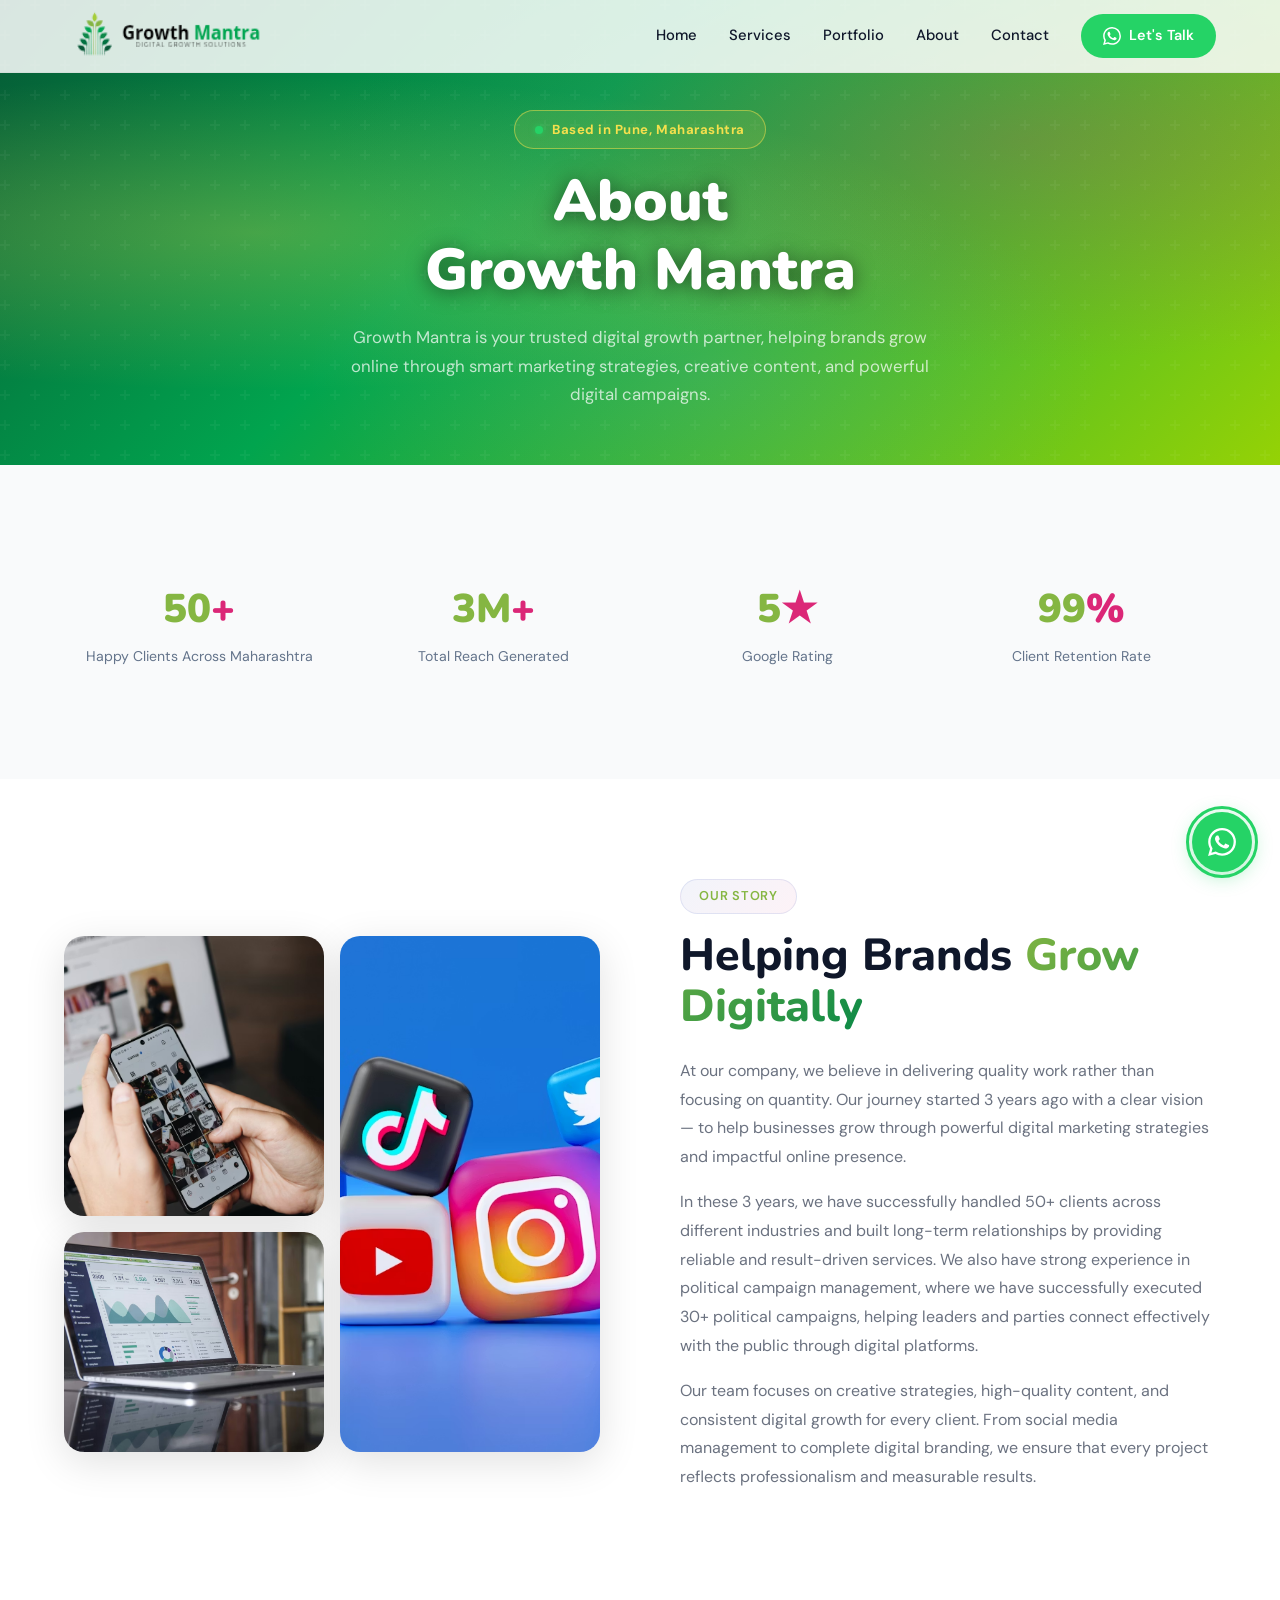
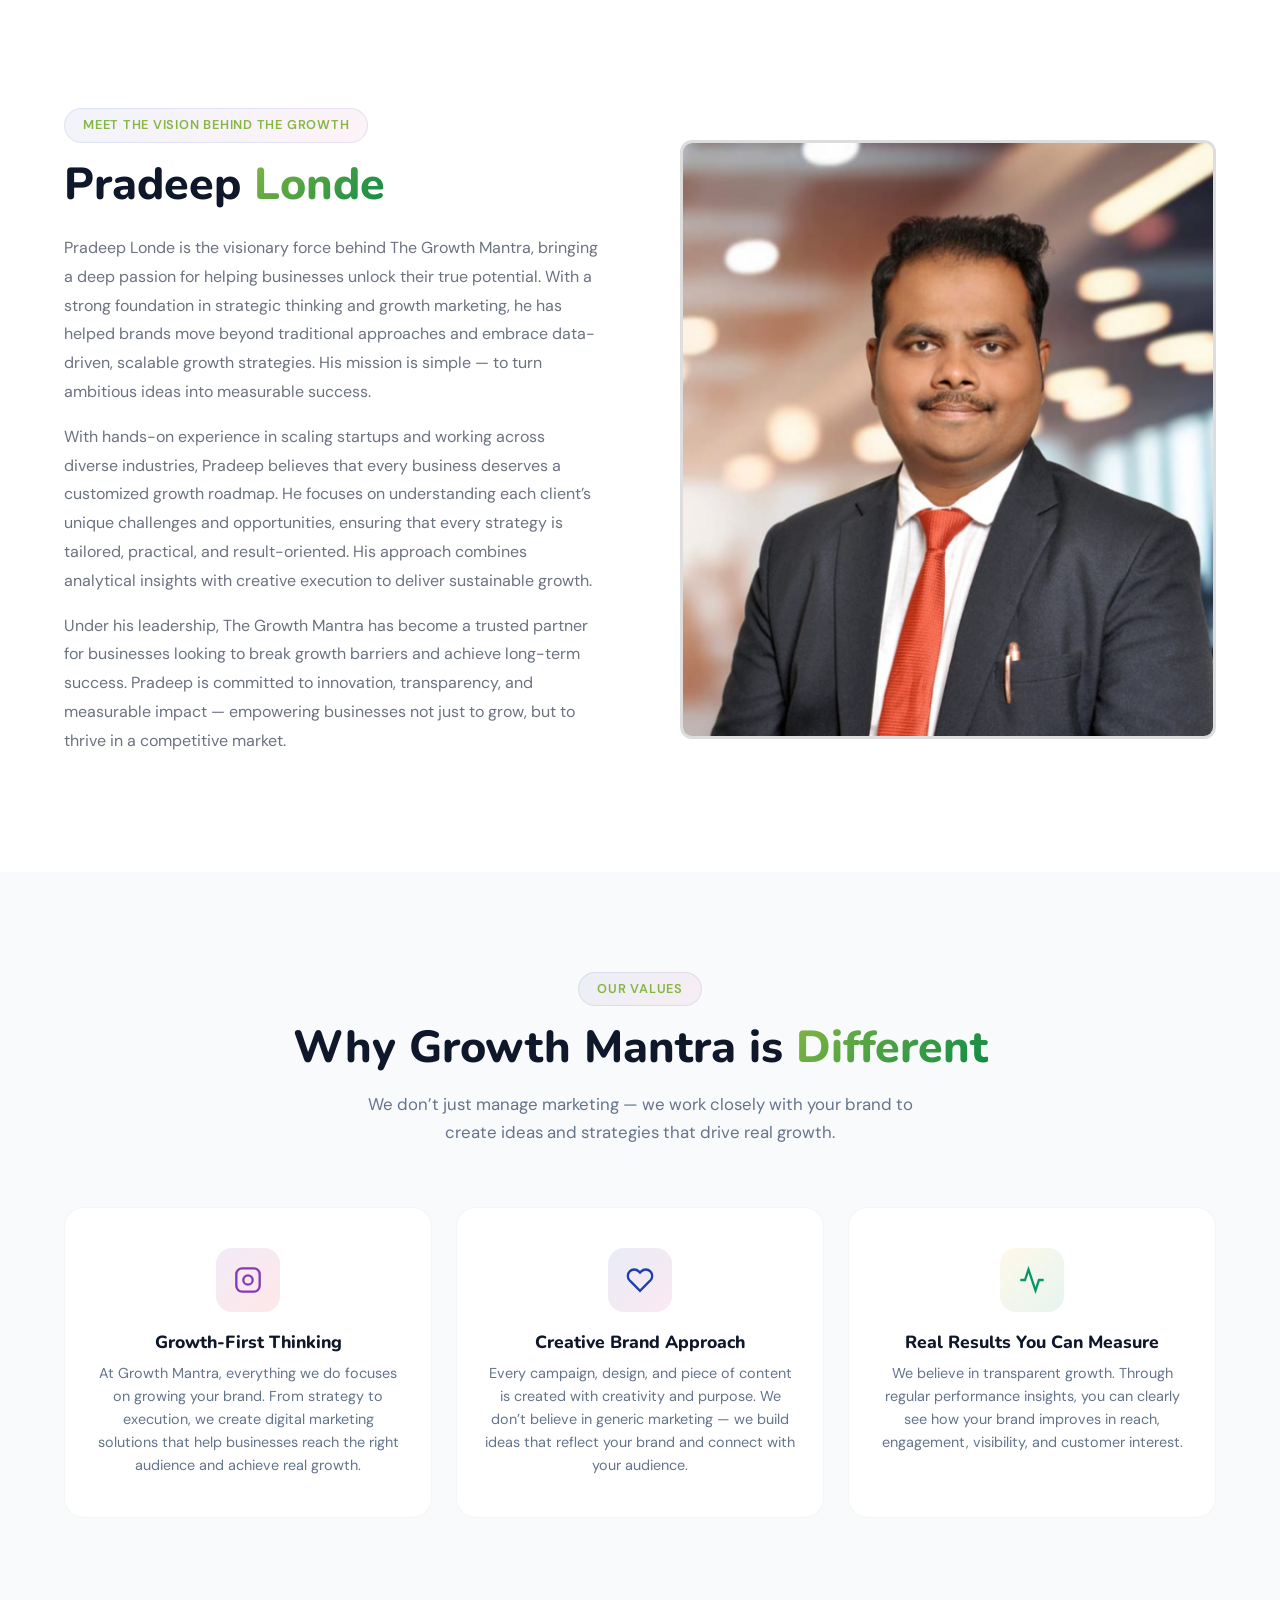
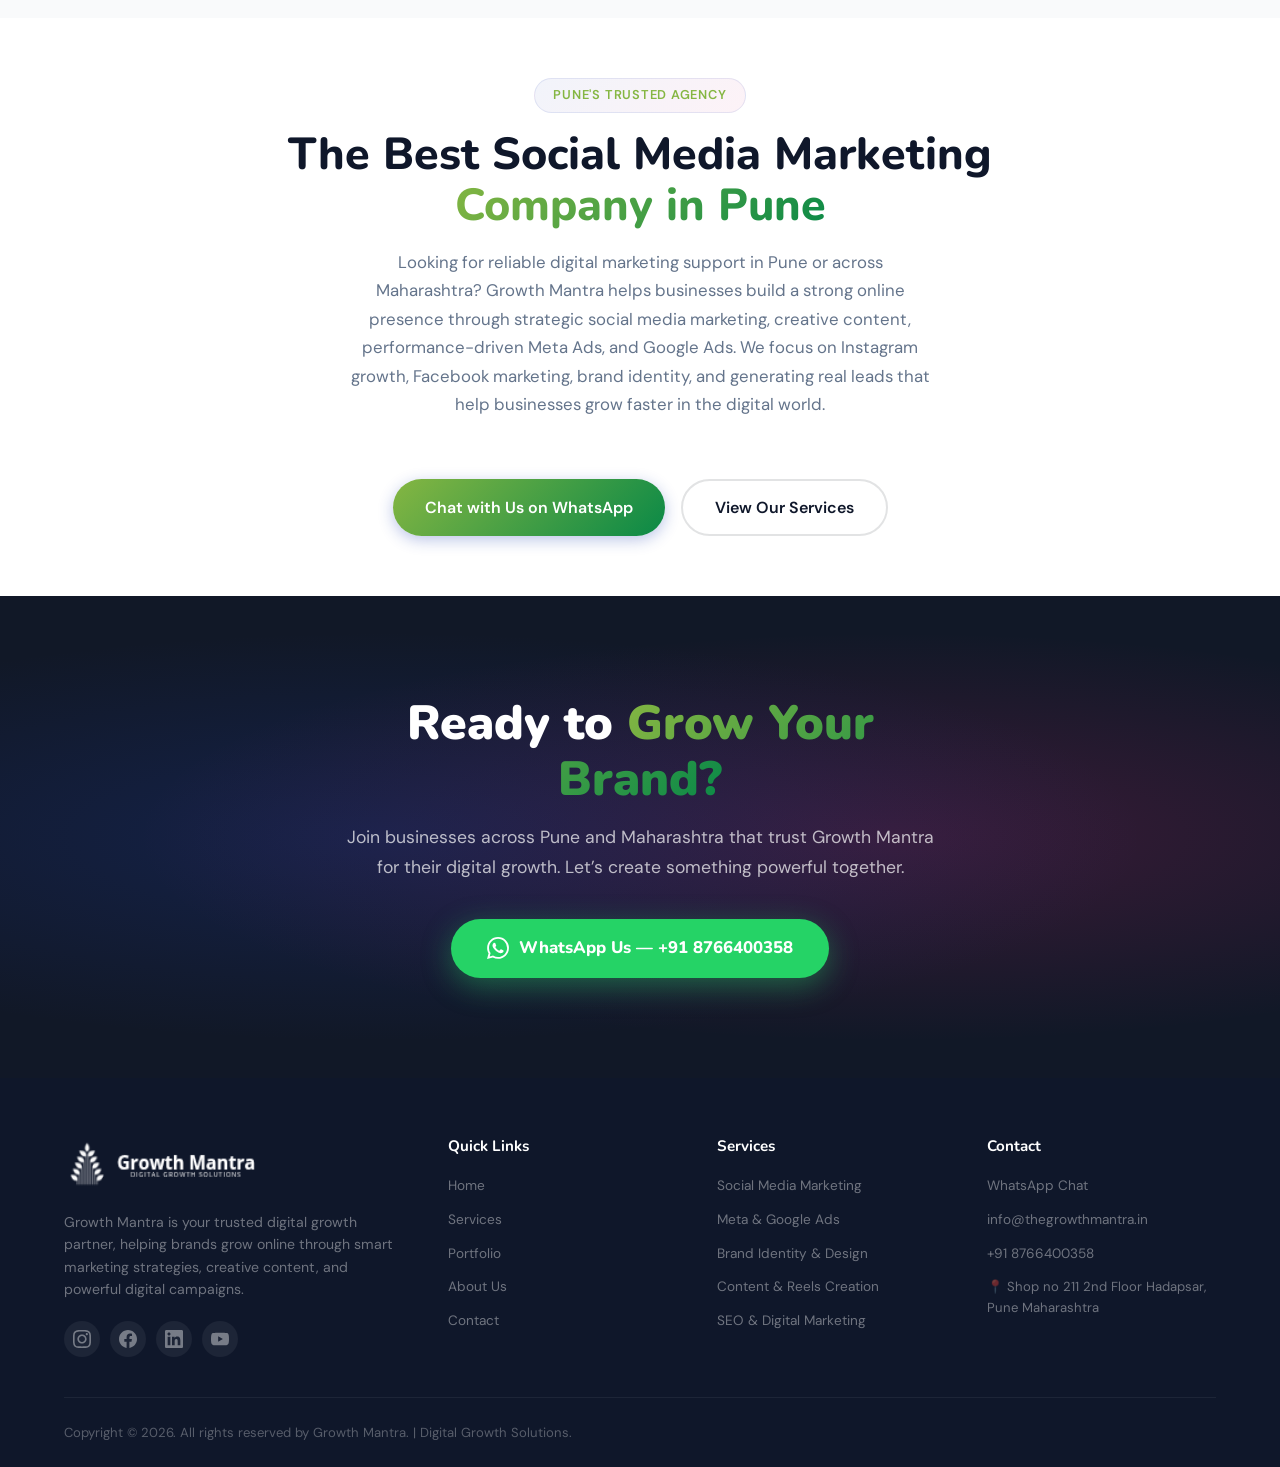
==== commit 170eb592: "Full project updated" ====
--- a/about.html
+++ b/about.html
@@ -32,6 +32,17 @@
         href="https://fonts.googleapis.com/css2?family=DM+Sans:ital,opsz,wght@0,9..40,300;0,9..40,400;0,9..40,500;0,9..40,600;0,9..40,700;1,9..40,400&amp;family=Nunito:wght@600;700;800;900&amp;display=swap"
         rel="stylesheet" />
     <script src="_next/static/chunks/a6dad97d9634a72d.js" noModule=""></script>
+<style>
+    .ceoimg {
+  width: 100%;
+  height: auto;
+  border: 3px solid #ddd;   /* light border */
+  border-radius: 12px;      /* rounded corners */
+  display: block;
+}
+
+</style>
+
 </head>
 
 <body>
@@ -44,10 +55,9 @@
 </div>
             </a>
             <div class="nav-links " id="navLinks"><a class="nav-link" href="index.html">Home</a><a class="nav-link"
-                    href="services.html">Services</a><a class="nav-link" href="portfolio.html">Portfolio</a><a
-                    class="nav-link" href="pricing.html">Pricing</a><a class="nav-link" href="about.html">About</a><a
+                    href="services.html">Services</a><a class="nav-link" href="portfolio.html">Portfolio</a><a class="nav-link" href="about.html">About</a><a
                     class="nav-link" href="contact.html">Contact</a><a
-                    href="https://wa.me/919529249267?text=Hello%20Growth%20Mantra!%20I%20want%20to%20grow%20my%20business%20online.%20Please%20share%20details%20about%20your%20digital%20marketing%20and%20social%20media%20services."
+                    href="https://wa.me/918766400358?text=Hello%20Growth%20Mantra!%20I%20want%20to%20grow%20my%20business%20online.%20Please%20share%20details%20about%20your%20digital%20marketing%20and%20social%20media%20services."
                     class="nav-cta" target="_blank" rel="noopener noreferrer"><svg width="18" height="18"
                         viewBox="0 0 24 24" fill="currentColor">
                         <path
@@ -112,6 +122,28 @@
                 </div>
             </div>
         </section>
+
+          <section class="our-story">
+            <div class="container">
+                <div class="story-grid">
+                     <div class="story-content"><span class="section-tag">Meet the Vision Behind the Growth</span>
+                        <h2 class="section-title">Pradeep <span class="gradient-text"> Londe</span>
+                        </h2>
+                        <p class="story-text">Pradeep Londe is the visionary force behind The Growth Mantra, bringing a deep passion for helping businesses unlock their true potential. With a strong foundation in strategic thinking and growth marketing, he has helped brands move beyond traditional approaches and embrace data-driven, scalable growth strategies. His mission is simple — to turn ambitious ideas into measurable success.</p>
+                        <p class="story-text">With hands-on experience in scaling startups and working across diverse industries, Pradeep believes that every business deserves a customized growth roadmap. He focuses on understanding each client’s unique challenges and opportunities, ensuring that every strategy is tailored, practical, and result-oriented. His approach combines analytical insights with creative execution to deliver sustainable growth.</p>
+                        <p class="story-text">Under his leadership, The Growth Mantra has become a trusted partner for businesses looking to break growth barriers and achieve long-term success. Pradeep is committed to innovation, transparency, and measurable impact — empowering businesses not just to grow, but to thrive in a competitive market.</p>
+                       
+                </div>
+                    <div>
+                        <div class="ceo-container"><img
+                                src="ceo.png" class="ceoimg"
+                                alt="Social media management in action" loading="lazy" /></div>
+                       
+
+                    </div>
+                   
+            </div>
+        </section>
         <section style="padding:100px 0;background:#F9FAFB">
             <div class="container">
                 <div class="section-header"><span class="section-tag">Our Values</span>
@@ -164,7 +196,7 @@
                     <p class="section-subtitle">Looking for reliable digital marketing support in Pune or across Maharashtra? Growth Mantra helps businesses build a strong online presence through strategic social media marketing, creative content, performance-driven Meta Ads, and Google Ads. We focus on Instagram growth, Facebook marketing, brand identity, and generating real leads that help businesses grow faster in the digital world.</p>
                 </div>
                 <div style="display:flex;gap:16px;justify-content:center;flex-wrap:wrap"><a
-                        href="https://wa.me/919529249267" target="_blank" rel="noopener noreferrer"
+                        href="https://wa.me/918766400358" target="_blank" rel="noopener noreferrer"
                         class="btn btn-primary">Chat with Us on WhatsApp</a><a class="btn btn-outline"
                         href="services.html">View Our Services</a></div>
             </div>
@@ -173,13 +205,13 @@
             <div class="container about-cta-content">
                 <h2>Ready to <span class="gradient-text">Grow Your Brand?</span></h2>
                 <p>Join businesses across Pune and Maharashtra that trust Growth Mantra for their digital growth. Let’s create something powerful together.</p><a
-                    href="https://wa.me/919529249267?text=Hello%20Growth%20Mantra!%20I%20want%20to%20grow%20my%20business%20online.%20Please%20share%20details%20about%20your%20digital%20marketing%20and%20social%20media%20services."
+                    href="https://wa.me/918766400358?text=Hello%20Growth%20Mantra!%20I%20want%20to%20grow%20my%20business%20online.%20Please%20share%20details%20about%20your%20digital%20marketing%20and%20social%20media%20services."
                     class="btn-whatsapp-cta" target="_blank" rel="noopener noreferrer"><svg width="22" height="22"
                         viewBox="0 0 24 24" fill="white">
                         <path
                             d="M17.472 14.382c-.297-.149-1.758-.867-2.03-.967-.273-.099-.471-.148-.67.15-.197.297-.767.966-.94 1.164-.173.199-.347.223-.644.075-.297-.15-1.255-.463-2.39-1.475-.883-.788-1.48-1.761-1.653-2.059-.173-.297-.018-.458.13-.606.134-.133.298-.347.446-.52.149-.174.198-.298.298-.497.099-.198.05-.371-.025-.52-.075-.149-.669-1.612-.916-2.207-.242-.579-.487-.5-.669-.51-.173-.008-.371-.01-.57-.01-.198 0-.52.074-.792.372-.272.297-1.04 1.016-1.04 2.479 0 1.462 1.065 2.875 1.213 3.074.149.198 2.096 3.2 5.077 4.487.709.306 1.262.489 1.694.625.712.227 1.36.195 1.871.118.571-.085 1.758-.719 2.006-1.413.248-.694.248-1.289.173-1.413-.074-.124-.272-.198-.57-.347m-5.421 7.403h-.004a9.87 9.87 0 01-5.031-1.378l-.361-.214-3.741.982.998-3.648-.235-.374a9.86 9.86 0 01-1.51-5.26c.001-5.45 4.436-9.884 9.888-9.884 2.64 0 5.122 1.03 6.988 2.898a9.825 9.825 0 012.893 6.994c-.003 5.45-4.437 9.884-9.885 9.884m8.413-18.297A11.815 11.815 0 0012.05 0C5.495 0 .16 5.335.157 11.892c0 2.096.547 4.142 1.588 5.945L.057 24l6.305-1.654a11.882 11.882 0 005.683 1.448h.005c6.554 0 11.89-5.335 11.893-11.893a11.821 11.821 0 00-3.48-8.413z">
                         </path>
-                    </svg>WhatsApp Us — +91 9529249267</a>
+                    </svg>WhatsApp Us — +91 8766400358</a>
             </div>
         </section>
     </main><!--$--><!--/$-->
@@ -215,7 +247,7 @@
                 </div>
                 <div class="footer-links">
                     <h4>Quick Links</h4><a href="index.html">Home</a><a href="services.html">Services</a><a
-                        href="portfolio.html">Portfolio</a><a href="pricing.html">Pricing</a><a href="about.html">About
+                        href="portfolio.html">Portfolio</a><a href="about.html">About
                         Us</a><a href="contact.html">Contact</a>
                 </div>
                 <div class="footer-links">
@@ -225,10 +257,11 @@
                         Marketing</a>
                 </div>
                 <div class="footer-links">
-                    <h4>Contact</h4><a href="https://wa.me/919529249267?text=Hello%20Growth%20Mantra!%20I%20want%20to%20grow%20my%20business%20online.%20Please%20share%20details%20about%20your%20digital%20marketing%20and%20social%20media%20services." target="_blank"
+                    <h4>Contact</h4><a href="https://wa.me/918766400358?text=Hello%20Growth%20Mantra!%20I%20want%20to%20grow%20my%20business%20online.%20Please%20share%20details%20about%20your%20digital%20marketing%20and%20social%20media%20services." target="_blank"
                         rel="noopener noreferrer">WhatsApp Chat</a><a
-                        href="mailto:info@thegrowthmantra.in">info@thegrowthmantra.in</a><a href="tel:+919529249267">+91 9529249267
-                        </a><a href="#" style="color:rgba(255,255,255,0.4);font-size:0.82rem">📍 Kopare Gavthan C-Wing 403A, Karve Nagar, Pune
+                        href="mailto:info@thegrowthmantra.in">info@thegrowthmantra.in</a><a href="tel:+918766400358">+91 8766400358
+                        </a>
+                <a href="#" style="color:rgba(255,255,255,0.4);font-size:0.82rem">📍 Shop no 211 2nd Floor Hadapsar, Pune
                         Maharashtra</a>
                 </div>
             </div>
@@ -239,7 +272,7 @@
             </div>
         </div>
     </footer><a
-        href="https://wa.me/919529249267?text=Hi%20Growth Mantra!%20I%27d%20like%20to%20know%20more%20about%20your%20services."
+        href="https://wa.me/918766400358?text=Hi%20Growth Mantra!%20I%27d%20like%20to%20know%20more%20about%20your%20services."
         class="whatsapp-float" target="_blank" rel="noopener noreferrer" aria-label="Chat on WhatsApp"><svg width="28"
             height="28" viewBox="0 0 24 24" fill="white">
             <path
@@ -250,13 +283,13 @@
     <script>(self.__next_f = self.__next_f || []).push([0])</script>
     <script>self.__next_f.push([1, "1:\"$Sreact.fragment\"\n2:I[62319,[\"/_next/static/chunks/53f2427cf56555a4.js\"],\"default\"]\n3:I[39756,[\"/_next/static/chunks/ff1a16fafef87110.js\",\"/_next/static/chunks/d2be314c3ece3fbe.js\"],\"default\"]\n4:I[37457,[\"/_next/static/chunks/ff1a16fafef87110.js\",\"/_next/static/chunks/d2be314c3ece3fbe.js\"],\"default\"]\n5:I[22016,[\"/_next/static/chunks/53f2427cf56555a4.js\"],\"\"]\n12:I[68027,[],\"default\"]\n:HL[\"/_next/static/chunks/3573d758e8f84421.css\",\"style\"]\n:HL[\"https://fonts.googleapis.com/css2?family=DM+Sans:ital,opsz,wght@0,9..40,300;0,9..40,400;0,9..40,500;0,9..40,600;0,9..40,700;1,9..40,400\u0026family=Nunito:wght@600;700;800;900\u0026display=swap\",\"style\"]\n6:T42e,M12 2.163c3.204 0 3.584.012 4.85.07 3.252.148 4.771 1.691 4.919 4.919.058 1.265.069 1.645.069 4.849 0 3.205-.012 3.584-.069 4.849-.149 3.225-1.664 4.771-4.919 4.919-1.266.058-1.644.07-4.85.07-3.204 0-3.584-.012-4.849-.07-3.26-.149-4.771-1.699-4.919-4.92-.058-1.265-.07-1.644-.07-4.849 0-3.204.013-3.583.07-4.849.149-3.227 1.664-4.771 4.919-4.919 1.266-.057 1.645-.069 4.849-.069zm0-2.163c-3.259 0-3.667.014-4.947.072-4.358.2-6.78 2.618-6.98 6.98-.059 1.281-.073 1.689-.073 4.948 0 3.259.014 3.668.072 4.948.2 4.358 2.618 6.78 6.98 6.98 1.281.058 1.689.072 4.948.072 3.259 0 3.668-.014 4.948-.072 4.354-.2 6.782-2.618 6.979-6.98.059-1.28.073-1.689.073-4.948 0-3.259-.014-3.667-.072-4.947-.196-4.354-2.617-6.78-6.979-6.98-1.281-.059-1.69-.073-4.949-.073zm0 5.838c-3.403 0-6.162 2.759-6.162 6.162s2.759 6.163 6.162 6.163 6.162-2.759 6.162-6.163c0-3.403-2.759-6.162-6.162-6.162zm0 10.162c-2.209 0-4-1.79-4-4 0-2.209 1.791-4 4-4s4 1.791 4 4c0 2.21-1.791 4-4 4zm6.406-11.845c-.796 0-1.441.645-1.441 1.44s.645 1.44 1.441 1.44c.795 0 1.439-.645 1.439-1.44s-.644-1.44-1.439-1.44z"])</script>
     <script>self.__next_f.push([1, "0:{\"P\":null,\"b\":\"mJqdn3Zz34YLRvmiJDtKd\",\"c\":[\"\",\"about\"],\"q\":\"\",\"i\":false,\"f\":[[[\"\",{\"children\":[\"about\",{\"children\":[\"__PAGE__\",{}]}]},\"$undefined\",\"$undefined\",true],[[\"$\",\"$1\",\"c\",{\"children\":[[[\"$\",\"link\",\"0\",{\"rel\":\"stylesheet\",\"href\":\"/_next/static/chunks/3573d758e8f84421.css\",\"precedence\":\"next\",\"crossOrigin\":\"$undefined\",\"nonce\":\"$undefined\"}],[\"$\",\"script\",\"script-0\",{\"src\":\"/_next/static/chunks/53f2427cf56555a4.js\",\"async\":true,\"nonce\":\"$undefined\"}]],[\"$\",\"html\",null,{\"lang\":\"en\",\"children\":[[\"$\",\"head\",null,{\"children\":[[\"$\",\"link\",null,{\"rel\":\"preconnect\",\"href\":\"https://fonts.googleapis.com\"}],[\"$\",\"link\",null,{\"rel\":\"preconnect\",\"href\":\"https://fonts.gstatic.com/\",\"crossOrigin\":\"anonymous\"}],[\"$\",\"link\",null,{\"href\":\"https://fonts.googleapis.com/css2?family=DM+Sans:ital,opsz,wght@0,9..40,300;0,9..40,400;0,9..40,500;0,9..40,600;0,9..40,700;1,9..40,400\u0026family=Nunito:wght@600;700;800;900\u0026display=swap\",\"rel\":\"stylesheet\"}],[\"$\",\"meta\",null,{\"name\":\"geo.region\",\"content\":\"IN-MH\"}],[\"$\",\"meta\",null,{\"name\":\"geo.placename\",\"content\":\"Pune, Maharashtra\"}]]}],[\"$\",\"body\",null,{\"children\":[[\"$\",\"$L2\",null,{}],[\"$\",\"$L3\",null,{\"parallelRouterKey\":\"children\",\"error\":\"$undefined\",\"errorStyles\":\"$undefined\",\"errorScripts\":\"$undefined\",\"template\":[\"$\",\"$L4\",null,{}],\"templateStyles\":\"$undefined\",\"templateScripts\":\"$undefined\",\"notFound\":[[[\"$\",\"title\",null,{\"children\":\"404: This page could not be found.\"}],[\"$\",\"div\",null,{\"style\":{\"fontFamily\":\"system-ui,\\\"Segoe UI\\\",Roboto,Helvetica,Arial,sans-serif,\\\"Apple Color Emoji\\\",\\\"Segoe UI Emoji\\\"\",\"height\":\"100vh\",\"textAlign\":\"center\",\"display\":\"flex\",\"flexDirection\":\"column\",\"alignItems\":\"center\",\"justifyContent\":\"center\"},\"children\":[\"$\",\"div\",null,{\"children\":[[\"$\",\"style\",null,{\"dangerouslySetInnerHTML\":{\"__html\":\"body{color:#000;background:#fff;margin:0}.next-error-h1{border-right:1px solid rgba(0,0,0,.3)}@media (prefers-color-scheme:dark){body{color:#fff;background:#000}.next-error-h1{border-right:1px solid rgba(255,255,255,.3)}}\"}}],[\"$\",\"h1\",null,{\"className\":\"next-error-h1\",\"style\":{\"display\":\"inline-block\",\"margin\":\"0 20px 0 0\",\"padding\":\"0 23px 0 0\",\"fontSize\":24,\"fontWeight\":500,\"verticalAlign\":\"top\",\"lineHeight\":\"49px\"},\"children\":404}],[\"$\",\"div\",null,{\"style\":{\"display\":\"inline-block\"},\"children\":[\"$\",\"h2\",null,{\"style\":{\"fontSize\":14,\"fontWeight\":400,\"lineHeight\":\"49px\",\"margin\":0},\"children\":\"This page could not be found.\"}]}]]}]}]],[]],\"forbidden\":\"$undefined\",\"unauthorized\":\"$undefined\"}],[\"$\",\"footer\",null,{\"className\":\"footer\",\"children\":[\"$\",\"div\",null,{\"className\":\"container\",\"children\":[[\"$\",\"div\",null,{\"className\":\"footer-grid\",\"children\":[[\"$\",\"div\",null,{\"className\":\"footer-brand\",\"children\":[[\"$\",\"$L5\",null,{\"href\":\"/\",\"className\":\"footer-logo\",\"children\":[[\"$\",\"svg\",null,{\"viewBox\":\"0 0 48 48\",\"width\":\"36\",\"height\":\"36\",\"fill\":\"none\",\"children\":[[\"$\",\"circle\",null,{\"cx\":\"24\",\"cy\":\"24\",\"r\":\"22\",\"stroke\":\"white\",\"strokeWidth\":\"2.5\",\"fill\":\"none\"}],[\"$\",\"ellipse\",null,{\"cx\":\"24\",\"cy\":\"24\",\"rx\":\"12\",\"ry\":\"22\",\"stroke\":\"white\",\"strokeWidth\":\"1.5\",\"fill\":\"none\"}],[\"$\",\"line\",null,{\"x1\":\"2\",\"y1\":\"24\",\"x2\":\"46\",\"y2\":\"24\",\"stroke\":\"white\",\"strokeWidth\":\"1.5\"}]]}],[\"$\",\"span\",null,{\"children\":\"Growth Mantra\"}]]}],[\"$\",\"p\",null,{\"className\":\"footer-desc\",\"children\":\"Pune's most creative social media marketing \u0026 digital marketing agency. We make brands unforgettable across every social platform in Maharashtra and beyond.\"}],[\"$\",\"div\",null,{\"className\":\"footer-social\",\"children\":[[\"$\",\"a\",null,{\"href\":\"#\",\"aria-label\":\"Instagram\",\"children\":[\"$\",\"svg\",null,{\"width\":\"18\",\"height\":\"18\",\"viewBox\":\"0 0 24 24\",\"fill\":\"currentColor\",\"children\":[\"$\",\"path\",null,{\"d\":\"$6\"}]}]}],\"$L7\",\"$L8\",\"$L9\"]}]]}],\"$La\",\"$Lb\",\"$Lc\"]}],\"$Ld\"]}]}],\"$Le\"]}]]}]]}],{\"children\":[\"$Lf\",{\"children\":[\"$L10\",{},null,false,false]},null,false,false]},null,false,false],\"$L11\",false]],\"m\":\"$undefined\",\"G\":[\"$12\",[]],\"S\":true}\n"])</script>
-    <script>self.__next_f.push([1, "19:I[97367,[\"/_next/static/chunks/ff1a16fafef87110.js\",\"/_next/static/chunks/d2be314c3ece3fbe.js\"],\"ViewportBoundary\"]\n1b:I[97367,[\"/_next/static/chunks/ff1a16fafef87110.js\",\"/_next/static/chunks/d2be314c3ece3fbe.js\"],\"MetadataBoundary\"]\n1c:\"$Sreact.suspense\"\n7:[\"$\",\"a\",null,{\"href\":\"#\",\"aria-label\":\"Facebook\",\"children\":[\"$\",\"svg\",null,{\"width\":\"18\",\"height\":\"18\",\"viewBox\":\"0 0 24 24\",\"fill\":\"currentColor\",\"children\":[\"$\",\"path\",null,{\"d\":\"M24 12.073c0-6.627-5.373-12-12-12s-12 5.373-12 12c0 5.99 4.388 10.954 10.125 11.854v-8.385H7.078v-3.47h3.047V9.43c0-3.007 1.792-4.669 4.533-4.669 1.312 0 2.686.235 2.686.235v2.953H15.83c-1.491 0-1.956.925-1.956 1.874v2.25h3.328l-.532 3.47h-2.796v8.385C19.612 23.027 24 18.062 24 12.073z\"}]}]}]\n8:[\"$\",\"a\",null,{\"href\":\"#\",\"aria-label\":\"LinkedIn\",\"children\":[\"$\",\"svg\",null,{\"width\":\"18\",\"height\":\"18\",\"viewBox\":\"0 0 24 24\",\"fill\":\"currentColor\",\"children\":[\"$\",\"path\",null,{\"d\":\"M20.447 20.452h-3.554v-5.569c0-1.328-.027-3.037-1.852-3.037-1.853 0-2.136 1.445-2.136 2.939v5.667H9.351V9h3.414v1.561h.046c.477-.9 1.637-1.85 3.37-1.85 3.601 0 4.267 2.37 4.267 5.455v6.286zM5.337 7.433c-1.144 0-2.063-.926-2.063-2.065 0-1.138.92-2.063 2.063-2.063 1.14 0 2.064.925 2.064 2.063 0 1.139-.925 2.065-2.064 2.065zm1.782 13.019H3.555V9h3.564v11.452zM22.225 0H1.771C.792 0 0 .774 0 1.729v20.542C0 23.227.792 24 1.771 24h20.451C23.2 24 24 23.227 24 22.271V1.729C24 .774 23.2 0 22.222 0h.003z\"}]}]}]\n9:[\"$\",\"a\",null,{\"href\":\"#\",\"aria-label\":\"YouTube\",\"children\":[\"$\",\"svg\",null,{\"width\":\"18\",\"height\":\"18\",\"viewBox\":\"0 0 24 24\",\"fill\":\"currentColor\",\"children\":[\"$\",\"path\",null,{\"d\":\"M23.498 6.186a3.016 3.016 0 0 0-2.122-2.136C19.505 3.545 12 3.545 12 3.545s-7.505 0-9.377.505A3.017 3.017 0 0 0 .502 6.186C0 8.07 0 12 0 12s0 3.93.502 5.814a3.016 3.016 0 0 0 2.122 2.136c1.871.505 9.376.505 9.376.505s7.505 0 9.377-.505a3.015 3.015 0 0 0 2.122-2.136C24 15.93 24 12 24 12s0-3.93-.502-5.814zM9.545 15.568V8.432L15.818 12l-6.273 3.568z\"}]}]}]\na:[\"$\",\"div\",null,{\"className\":\"footer-links\",\"children\":[[\"$\",\"h4\",null,{\"children\":\"Quick Links\"}],[\"$\",\"$L5\",null,{\"href\":\"/\",\"children\":\"Home\"}],[\"$\",\"$L5\",null,{\"href\":\"/services\",\"children\":\"Services\"}],[\"$\",\"$L5\",null,{\"href\":\"/portfolio\",\"children\":\"Portfolio\"}],[\"$\",\"$L5\",null,{\"href\":\"/pricing\",\"children\":\"Pricing\"}],[\"$\",\"$L5\",null,{\"href\":\"/about\",\"children\":\"About Us\"}],[\"$\",\"$L5\",null,{\"href\":\"/contact\",\"children\":\"Contact\"}]]}]\nb:[\"$\",\"div\",null,{\"className\":\"footer-links\",\"children\":[[\"$\",\"h4\",null,{\"children\":\"Services\"}],[\"$\",\"$L5\",null,{\"href\":\"/services\",\"children\":\"Social Media Marketing\"}],[\"$\",\"$L5\",null,{\"href\":\"/services\",\"children\":\"Meta \u0026 Google Ads\"}],[\"$\",\"$L5\",null,{\"href\":\"/services\",\"children\":\"Brand Identity \u0026 Design\"}],[\"$\",\"$L5\",null,{\"href\":\"/services\",\"children\":\"Content \u0026 Reels Creation\"}],[\"$\",\"$L5\",null,{\"href\":\"/services\",\"children\":\"SEO \u0026 Digital Marketing\"}]]}]\nc:[\"$\",\"div\",null,{\"className\":\"footer-links\",\"children\":[[\"$\",\"h4\",null,{\"children\":\"Contact\"}],[\"$\",\"a\",null,{\"href\":\"https://wa.me/919529249267?text=Hi%20Growth Mantra!\",\"target\":\"_blank\",\"rel\":\"noopener noreferrer\",\"children\":\"WhatsApp Chat\"}],[\"$\",\"a\",null,{\"href\":\"mailto:info@Growth Mantra.in\",\"children\":\"info@Growth Mantra.in\"}],[\"$\",\"a\",null,{\"href\":\"tel:+919529249267\",\"children\":\"+91 94214 99106\"}],[\"$\",\"a\",null,{\"href\":\"#\",\"style\":{\"color\":\"rgba(255,255,255,0.4)\",\"fontSize\":\"0.82rem\"},\"children\":\"📍 Pune, Maharashtra\"}]]}]\nd:[\"$\",\"div\",null,{\"className\":\"footer-bottom\",\"children\":[[\"$\",\"p\",null,{\"children\":\"© 2026 Growth Mantra. All rights reserved. | Best Social Media Marketing Agency in Pune, Maharashtra\"}],[\"$\",\"p\",null,{\"className\":\"footer-venture\",\"children\":[\"A \",[\"$\",\"a\",null,{\"href\":\"https://stratcrowd.in/\",\"target\":\"_blank\",\"rel\":\"noopener noreferrer\",\"style\":{\"color\":\"#F4E04D\",\"fontWeight\":700,\"textDecoration\":\"none\"},\"children\":\"StratCrowd\"}],\" Venture\"]}]]}]\n13:T450,M17.472 14.382c-.297-.149-1.758-.867-2.03-.967-.273-.099-.471-.148-.67.15-.197.297-.767.966-.94 1.164-.173.199-.347.223-.644.075-.297-.15-1.255-.463-2.39-1.475-.883-.788-1.48-1.761-1.653-2.059-.173-.297-.018-"])</script>
-    <script>self.__next_f.push([1, ".458.13-.606.134-.133.298-.347.446-.52.149-.174.198-.298.298-.497.099-.198.05-.371-.025-.52-.075-.149-.669-1.612-.916-2.207-.242-.579-.487-.5-.669-.51-.173-.008-.371-.01-.57-.01-.198 0-.52.074-.792.372-.272.297-1.04 1.016-1.04 2.479 0 1.462 1.065 2.875 1.213 3.074.149.198 2.096 3.2 5.077 4.487.709.306 1.262.489 1.694.625.712.227 1.36.195 1.871.118.571-.085 1.758-.719 2.006-1.413.248-.694.248-1.289.173-1.413-.074-.124-.272-.198-.57-.347m-5.421 7.403h-.004a9.87 9.87 0 01-5.031-1.378l-.361-.214-3.741.982.998-3.648-.235-.374a9.86 9.86 0 01-1.51-5.26c.001-5.45 4.436-9.884 9.888-9.884 2.64 0 5.122 1.03 6.988 2.898a9.825 9.825 0 012.893 6.994c-.003 5.45-4.437 9.884-9.885 9.884m8.413-18.297A11.815 11.815 0 0012.05 0C5.495 0 .16 5.335.157 11.892c0 2.096.547 4.142 1.588 5.945L.057 24l6.305-1.654a11.882 11.882 0 005.683 1.448h.005c6.554 0 11.89-5.335 11.893-11.893a11.821 11.821 0 00-3.48-8.413ze:[\"$\",\"a\",null,{\"href\":\"https://wa.me/919529249267?text=Hi%20Growth Mantra!%20I%27d%20like%20to%20know%20more%20about%20your%20services.\",\"className\":\"whatsapp-float\",\"target\":\"_blank\",\"rel\":\"noopener noreferrer\",\"aria-label\":\"Chat on WhatsApp\",\"children\":[[\"$\",\"svg\",null,{\"width\":\"28\",\"height\":\"28\",\"viewBox\":\"0 0 24 24\",\"fill\":\"white\",\"children\":[\"$\",\"path\",null,{\"d\":\"$13\"}]}],[\"$\",\"span\",null,{\"className\":\"wa-pulse\"}]]}]\nf:[\"$\",\"$1\",\"c\",{\"children\":[null,[\"$\",\"$L3\",null,{\"parallelRouterKey\":\"children\",\"error\":\"$undefined\",\"errorStyles\":\"$undefined\",\"errorScripts\":\"$undefined\",\"template\":[\"$\",\"$L4\",null,{}],\"templateStyles\":\"$undefined\",\"templateScripts\":\"$undefined\",\"notFound\":\"$undefined\",\"forbidden\":\"$undefined\",\"unauthorized\":\"$undefined\"}]]}]\n"])</script>
+    <script>self.__next_f.push([1, "19:I[97367,[\"/_next/static/chunks/ff1a16fafef87110.js\",\"/_next/static/chunks/d2be314c3ece3fbe.js\"],\"ViewportBoundary\"]\n1b:I[97367,[\"/_next/static/chunks/ff1a16fafef87110.js\",\"/_next/static/chunks/d2be314c3ece3fbe.js\"],\"MetadataBoundary\"]\n1c:\"$Sreact.suspense\"\n7:[\"$\",\"a\",null,{\"href\":\"#\",\"aria-label\":\"Facebook\",\"children\":[\"$\",\"svg\",null,{\"width\":\"18\",\"height\":\"18\",\"viewBox\":\"0 0 24 24\",\"fill\":\"currentColor\",\"children\":[\"$\",\"path\",null,{\"d\":\"M24 12.073c0-6.627-5.373-12-12-12s-12 5.373-12 12c0 5.99 4.388 10.954 10.125 11.854v-8.385H7.078v-3.47h3.047V9.43c0-3.007 1.792-4.669 4.533-4.669 1.312 0 2.686.235 2.686.235v2.953H15.83c-1.491 0-1.956.925-1.956 1.874v2.25h3.328l-.532 3.47h-2.796v8.385C19.612 23.027 24 18.062 24 12.073z\"}]}]}]\n8:[\"$\",\"a\",null,{\"href\":\"#\",\"aria-label\":\"LinkedIn\",\"children\":[\"$\",\"svg\",null,{\"width\":\"18\",\"height\":\"18\",\"viewBox\":\"0 0 24 24\",\"fill\":\"currentColor\",\"children\":[\"$\",\"path\",null,{\"d\":\"M20.447 20.452h-3.554v-5.569c0-1.328-.027-3.037-1.852-3.037-1.853 0-2.136 1.445-2.136 2.939v5.667H9.351V9h3.414v1.561h.046c.477-.9 1.637-1.85 3.37-1.85 3.601 0 4.267 2.37 4.267 5.455v6.286zM5.337 7.433c-1.144 0-2.063-.926-2.063-2.065 0-1.138.92-2.063 2.063-2.063 1.14 0 2.064.925 2.064 2.063 0 1.139-.925 2.065-2.064 2.065zm1.782 13.019H3.555V9h3.564v11.452zM22.225 0H1.771C.792 0 0 .774 0 1.729v20.542C0 23.227.792 24 1.771 24h20.451C23.2 24 24 23.227 24 22.271V1.729C24 .774 23.2 0 22.222 0h.003z\"}]}]}]\n9:[\"$\",\"a\",null,{\"href\":\"#\",\"aria-label\":\"YouTube\",\"children\":[\"$\",\"svg\",null,{\"width\":\"18\",\"height\":\"18\",\"viewBox\":\"0 0 24 24\",\"fill\":\"currentColor\",\"children\":[\"$\",\"path\",null,{\"d\":\"M23.498 6.186a3.016 3.016 0 0 0-2.122-2.136C19.505 3.545 12 3.545 12 3.545s-7.505 0-9.377.505A3.017 3.017 0 0 0 .502 6.186C0 8.07 0 12 0 12s0 3.93.502 5.814a3.016 3.016 0 0 0 2.122 2.136c1.871.505 9.376.505 9.376.505s7.505 0 9.377-.505a3.015 3.015 0 0 0 2.122-2.136C24 15.93 24 12 24 12s0-3.93-.502-5.814zM9.545 15.568V8.432L15.818 12l-6.273 3.568z\"}]}]}]\na:[\"$\",\"div\",null,{\"className\":\"footer-links\",\"children\":[[\"$\",\"h4\",null,{\"children\":\"Quick Links\"}],[\"$\",\"$L5\",null,{\"href\":\"/\",\"children\":\"Home\"}],[\"$\",\"$L5\",null,{\"href\":\"/services\",\"children\":\"Services\"}],[\"$\",\"$L5\",null,{\"href\":\"/portfolio\",\"children\":\"Portfolio\"}],[\"$\",\"$L5\",null,{\"href\":\"/pricing\",\"children\":\"Pricing\"}],[\"$\",\"$L5\",null,{\"href\":\"/about\",\"children\":\"About Us\"}],[\"$\",\"$L5\",null,{\"href\":\"/contact\",\"children\":\"Contact\"}]]}]\nb:[\"$\",\"div\",null,{\"className\":\"footer-links\",\"children\":[[\"$\",\"h4\",null,{\"children\":\"Services\"}],[\"$\",\"$L5\",null,{\"href\":\"/services\",\"children\":\"Social Media Marketing\"}],[\"$\",\"$L5\",null,{\"href\":\"/services\",\"children\":\"Meta \u0026 Google Ads\"}],[\"$\",\"$L5\",null,{\"href\":\"/services\",\"children\":\"Brand Identity \u0026 Design\"}],[\"$\",\"$L5\",null,{\"href\":\"/services\",\"children\":\"Content \u0026 Reels Creation\"}],[\"$\",\"$L5\",null,{\"href\":\"/services\",\"children\":\"SEO \u0026 Digital Marketing\"}]]}]\nc:[\"$\",\"div\",null,{\"className\":\"footer-links\",\"children\":[[\"$\",\"h4\",null,{\"children\":\"Contact\"}],[\"$\",\"a\",null,{\"href\":\"https://wa.me/918766400358?text=Hi%20Growth Mantra!\",\"target\":\"_blank\",\"rel\":\"noopener noreferrer\",\"children\":\"WhatsApp Chat\"}],[\"$\",\"a\",null,{\"href\":\"mailto:info@Growth Mantra.in\",\"children\":\"info@Growth Mantra.in\"}],[\"$\",\"a\",null,{\"href\":\"tel:+918766400358\",\"children\":\"+91 94214 99106\"}],[\"$\",\"a\",null,{\"href\":\"#\",\"style\":{\"color\":\"rgba(255,255,255,0.4)\",\"fontSize\":\"0.82rem\"},\"children\":\"📍 Pune, Maharashtra\"}]]}]\nd:[\"$\",\"div\",null,{\"className\":\"footer-bottom\",\"children\":[[\"$\",\"p\",null,{\"children\":\"© 2026 Growth Mantra. All rights reserved. | Best Social Media Marketing Agency in Pune, Maharashtra\"}],[\"$\",\"p\",null,{\"className\":\"footer-venture\",\"children\":[\"A \",[\"$\",\"a\",null,{\"href\":\"https://stratcrowd.in/\",\"target\":\"_blank\",\"rel\":\"noopener noreferrer\",\"style\":{\"color\":\"#F4E04D\",\"fontWeight\":700,\"textDecoration\":\"none\"},\"children\":\"StratCrowd\"}],\" Venture\"]}]]}]\n13:T450,M17.472 14.382c-.297-.149-1.758-.867-2.03-.967-.273-.099-.471-.148-.67.15-.197.297-.767.966-.94 1.164-.173.199-.347.223-.644.075-.297-.15-1.255-.463-2.39-1.475-.883-.788-1.48-1.761-1.653-2.059-.173-.297-.018-"])</script>
+    <script>self.__next_f.push([1, ".458.13-.606.134-.133.298-.347.446-.52.149-.174.198-.298.298-.497.099-.198.05-.371-.025-.52-.075-.149-.669-1.612-.916-2.207-.242-.579-.487-.5-.669-.51-.173-.008-.371-.01-.57-.01-.198 0-.52.074-.792.372-.272.297-1.04 1.016-1.04 2.479 0 1.462 1.065 2.875 1.213 3.074.149.198 2.096 3.2 5.077 4.487.709.306 1.262.489 1.694.625.712.227 1.36.195 1.871.118.571-.085 1.758-.719 2.006-1.413.248-.694.248-1.289.173-1.413-.074-.124-.272-.198-.57-.347m-5.421 7.403h-.004a9.87 9.87 0 01-5.031-1.378l-.361-.214-3.741.982.998-3.648-.235-.374a9.86 9.86 0 01-1.51-5.26c.001-5.45 4.436-9.884 9.888-9.884 2.64 0 5.122 1.03 6.988 2.898a9.825 9.825 0 012.893 6.994c-.003 5.45-4.437 9.884-9.885 9.884m8.413-18.297A11.815 11.815 0 0012.05 0C5.495 0 .16 5.335.157 11.892c0 2.096.547 4.142 1.588 5.945L.057 24l6.305-1.654a11.882 11.882 0 005.683 1.448h.005c6.554 0 11.89-5.335 11.893-11.893a11.821 11.821 0 00-3.48-8.413ze:[\"$\",\"a\",null,{\"href\":\"https://wa.me/918766400358?text=Hi%20Growth Mantra!%20I%27d%20like%20to%20know%20more%20about%20your%20services.\",\"className\":\"whatsapp-float\",\"target\":\"_blank\",\"rel\":\"noopener noreferrer\",\"aria-label\":\"Chat on WhatsApp\",\"children\":[[\"$\",\"svg\",null,{\"width\":\"28\",\"height\":\"28\",\"viewBox\":\"0 0 24 24\",\"fill\":\"white\",\"children\":[\"$\",\"path\",null,{\"d\":\"$13\"}]}],[\"$\",\"span\",null,{\"className\":\"wa-pulse\"}]]}]\nf:[\"$\",\"$1\",\"c\",{\"children\":[null,[\"$\",\"$L3\",null,{\"parallelRouterKey\":\"children\",\"error\":\"$undefined\",\"errorStyles\":\"$undefined\",\"errorScripts\":\"$undefined\",\"template\":[\"$\",\"$L4\",null,{}],\"templateStyles\":\"$undefined\",\"templateScripts\":\"$undefined\",\"notFound\":\"$undefined\",\"forbidden\":\"$undefined\",\"unauthorized\":\"$undefined\"}]]}]\n"])</script>
     <script>self.__next_f.push([1, "10:[\"$\",\"$1\",\"c\",{\"children\":[[\"$\",\"main\",null,{\"children\":[[\"$\",\"section\",null,{\"className\":\"about-hero\",\"children\":[\"$\",\"div\",null,{\"className\":\"container about-hero-content\",\"children\":[[\"$\",\"div\",null,{\"className\":\"page-hero-badge\",\"children\":[[\"$\",\"span\",null,{\"className\":\"hero-dot\"}],\"Based in Pune, Maharashtra\"]}],[\"$\",\"h1\",null,{\"style\":{\"lineHeight\":1.2},\"children\":[[\"$\",\"span\",null,{\"style\":{\"color\":\"white\",\"WebkitTextFillColor\":\"white\",\"display\":\"block\"},\"children\":\"About\"}],[\"$\",\"span\",null,{\"className\":\"gradient-text-ig\",\"children\":\"Growth Mantra\"}]]}],[\"$\",\"p\",null,{\"style\":{\"color\":\"rgba(255,255,255,0.65)\",\"marginTop\":\"12px\"},\"children\":\"Pune's most creative social media marketing \u0026 digital marketing agency. We turn brands into community icons — from startups to established businesses across Maharashtra.\"}]]}]}],[\"$\",\"section\",null,{\"className\":\"key-numbers\",\"children\":[\"$\",\"div\",null,{\"className\":\"container\",\"children\":[\"$\",\"div\",null,{\"className\":\"numbers-grid\",\"children\":[[\"$\",\"div\",null,{\"className\":\"number-item\",\"children\":[[\"$\",\"div\",null,{\"className\":\"number-value\",\"children\":[\"200\",[\"$\",\"span\",null,{\"children\":\"+\"}]]}],[\"$\",\"div\",null,{\"className\":\"number-label\",\"children\":\"Happy Clients Across Maharashtra\"}]]}],[\"$\",\"div\",null,{\"className\":\"number-item\",\"children\":[[\"$\",\"div\",null,{\"className\":\"number-value\",\"children\":[\"3M\",[\"$\",\"span\",null,{\"children\":\"+\"}]]}],[\"$\",\"div\",null,{\"className\":\"number-label\",\"children\":\"Total Reach Generated\"}]]}],[\"$\",\"div\",null,{\"className\":\"number-item\",\"children\":[[\"$\",\"div\",null,{\"className\":\"number-value\",\"children\":[\"5\",[\"$\",\"span\",null,{\"children\":\"★\"}]]}],[\"$\",\"div\",null,{\"className\":\"number-label\",\"children\":\"Google Rating\"}]]}],[\"$\",\"div\",null,{\"className\":\"number-item\",\"children\":[[\"$\",\"div\",null,{\"className\":\"number-value\",\"children\":[\"98\",[\"$\",\"span\",null,{\"children\":\"%\"}]]}],[\"$\",\"div\",null,{\"className\":\"number-label\",\"children\":\"Client Retention Rate\"}]]}]]}]}]}],[\"$\",\"section\",null,{\"className\":\"our-story\",\"children\":[\"$\",\"div\",null,{\"className\":\"container\",\"children\":[\"$\",\"div\",null,{\"className\":\"story-grid\",\"children\":[[\"$\",\"div\",null,{\"className\":\"story-images\",\"children\":[[\"$\",\"div\",null,{\"className\":\"story-img story-img-1\",\"children\":[\"$\",\"img\",null,{\"src\":\"/sv assets/images/guy holdiing mobile looking insta page.avif\",\"alt\":\"Social media management in action\",\"loading\":\"lazy\"}]}],[\"$\",\"div\",null,{\"className\":\"story-img story-img-2\",\"children\":[\"$\",\"img\",null,{\"src\":\"/sv assets/images/social media blocks.avif\",\"alt\":\"Social media strategy\",\"loading\":\"lazy\"}]}],[\"$\",\"div\",null,{\"className\":\"story-img story-img-3\",\"children\":[\"$\",\"img\",null,{\"src\":\"/sv assets/images/stats on laptop.avif\",\"alt\":\"Data analytics and results\",\"loading\":\"lazy\"}]}]]}],[\"$\",\"div\",null,{\"className\":\"story-content\",\"children\":[[\"$\",\"span\",null,{\"className\":\"section-tag\",\"children\":\"Our Story\"}],[\"$\",\"h2\",null,{\"className\":\"section-title\",\"children\":[\"Born in Pune. \",[\"$\",\"span\",null,{\"className\":\"gradient-text\",\"children\":\"Built for Brands.\"}]]}],[\"$\",\"p\",null,{\"className\":\"story-text\",\"children\":\"Growth Mantra was born out of a simple frustration — too many businesses in Pune were spending money on marketing that just didn't work. Generic posts, zero engagement, and agencies that didn't really care about results.\"}],[\"$\",\"p\",null,{\"className\":\"story-text\",\"children\":[\"We built Growth Mantra differently. A team of passionate creators, strategists, and digital marketers who are obsessed with making your brand \",[\"$\",\"strong\",null,{\"children\":\"look amazing and actually grow\"}],\". We bring together creativity, data, and local market knowledge to craft social media strategies that build real communities and drive real revenue.\"]}],[\"$\",\"p\",null,{\"className\":\"story-text\",\"children\":\"From Instagram management and Meta Ads to full brand identity creation — we're your one-stop digital marketing partner in Pune.\"}],[\"$\",\"div\",null,{\"className\":\"story-venture\",\"children\":[[\"$\",\"svg\",null,{\"width\":\"20\",\"height\":\"20\",\"viewBox\":\"0 0 24 24\",\"fill\":\"none\",\"stroke\":\"#1E40AF\",\"strokeWidth\":\"2\",\"children\":[[\"$\",\"path\",null,{\"d\":\"M12 2L2 7l10 5 10-5-10-5z\"}],[\"$\",\"path\",null,{\"d\":\"M2 17l10 5 10-5\"}],[\"$\",\"path\",null,{\"d\":\"M2 12l10 5 10-5\"}]]}],\"A \",[\"$\",\"strong\",null,{\"children\":\"StratCrowd\"}],\" Venture\"]}]]}]]}]}]}],[\"$\",\"section\",null,{\"style\":{\"padding\":\"100px 0\",\"background\":\"#F9FAFB\"},\"children\":[\"$\",\"div\",null,{\"className\":\"container\",\"children\":[\"$L14\",\"$L15\"]}]}],\"$L16\",\"$L17\"]}],null,\"$L18\"]}]\n"])</script>
     <script>self.__next_f.push([1, "11:[\"$\",\"$1\",\"h\",{\"children\":[null,[\"$\",\"$L19\",null,{\"children\":\"$L1a\"}],[\"$\",\"div\",null,{\"hidden\":true,\"children\":[\"$\",\"$L1b\",null,{\"children\":[\"$\",\"$1c\",null,{\"name\":\"Next.Metadata\",\"children\":\"$L1d\"}]}]}],null]}]\n"])</script>
     <script>self.__next_f.push([1, "1f:I[97367,[\"/_next/static/chunks/ff1a16fafef87110.js\",\"/_next/static/chunks/d2be314c3ece3fbe.js\"],\"OutletBoundary\"]\n14:[\"$\",\"div\",null,{\"className\":\"section-header\",\"children\":[[\"$\",\"span\",null,{\"className\":\"section-tag\",\"children\":\"Our Values\"}],[\"$\",\"h2\",null,{\"className\":\"section-title\",\"children\":[\"What Makes Us \",[\"$\",\"span\",null,{\"className\":\"gradient-text\",\"children\":\"Different\"}]]}],[\"$\",\"p\",null,{\"className\":\"section-subtitle\",\"children\":\"We're not just another agency in Pune. We're creative obsessives who genuinely care about your brand's growth.\"}]]}]\n"])</script>
     <script>self.__next_f.push([1, "15:[\"$\",\"div\",null,{\"className\":\"why-grid\",\"children\":[[\"$\",\"div\",null,{\"className\":\"why-card\",\"children\":[[\"$\",\"div\",null,{\"className\":\"why-icon\",\"style\":{\"background\":\"linear-gradient(135deg,rgba(131,58,180,0.1),rgba(253,29,29,0.1))\"},\"children\":[\"$\",\"svg\",null,{\"width\":\"28\",\"height\":\"28\",\"viewBox\":\"0 0 24 24\",\"fill\":\"none\",\"stroke\":\"#833AB4\",\"strokeWidth\":\"2\",\"children\":[[\"$\",\"rect\",null,{\"x\":\"2\",\"y\":\"2\",\"width\":\"20\",\"height\":\"20\",\"rx\":\"5\"}],[\"$\",\"circle\",null,{\"cx\":\"12\",\"cy\":\"12\",\"r\":\"4\"}],[\"$\",\"path\",null,{\"d\":\"M17.5 6.5h.01\"}]]}]}],[\"$\",\"h3\",null,{\"children\":\"Social-First Thinking\"}],[\"$\",\"p\",null,{\"children\":\"Instagram, Facebook, Reels — we live and breathe social media. We know what's trending, what works in your industry, and how to make your brand go viral.\"}]]}],[\"$\",\"div\",null,{\"className\":\"why-card\",\"children\":[[\"$\",\"div\",null,{\"className\":\"why-icon\",\"style\":{\"background\":\"linear-gradient(135deg,rgba(30,64,175,0.1),rgba(219,39,119,0.1))\"},\"children\":[\"$\",\"svg\",null,{\"width\":\"28\",\"height\":\"28\",\"viewBox\":\"0 0 24 24\",\"fill\":\"none\",\"stroke\":\"#1E40AF\",\"strokeWidth\":\"2\",\"children\":[\"$\",\"path\",null,{\"d\":\"M20.84 4.61a5.5 5.5 0 00-7.78 0L12 5.67l-1.06-1.06a5.5 5.5 0 00-7.78 7.78l1.06 1.06L12 21.23l7.78-7.78 1.06-1.06a5.5 5.5 0 000-7.78z\"}]}]}],[\"$\",\"h3\",null,{\"children\":\"Passion for Creativity\"}],[\"$\",\"p\",null,{\"children\":\"Every post, reel, and ad campaign is made with genuine creative passion. We don't do cookie-cutter content — we craft each piece to reflect your unique brand personality.\"}]]}],[\"$\",\"div\",null,{\"className\":\"why-card\",\"children\":[[\"$\",\"div\",null,{\"className\":\"why-icon\",\"style\":{\"background\":\"linear-gradient(135deg,rgba(251,191,36,0.1),rgba(5,150,105,0.1))\"},\"children\":[\"$\",\"svg\",null,{\"width\":\"28\",\"height\":\"28\",\"viewBox\":\"0 0 24 24\",\"fill\":\"none\",\"stroke\":\"#059669\",\"strokeWidth\":\"2\",\"children\":[\"$\",\"polyline\",null,{\"points\":\"22 12 18 12 15 21 9 3 6 12 2 12\"}]}]}],[\"$\",\"h3\",null,{\"children\":\"Results You Can See\"}],[\"$\",\"p\",null,{\"children\":\"We share monthly reports showing exactly how your brand grew — followers, reach, engagement, website visits, leads. Complete transparency, always.\"}]]}]]}]\n"])</script>
-    <script>self.__next_f.push([1, "16:[\"$\",\"section\",null,{\"style\":{\"padding\":\"60px 0\",\"background\":\"white\"},\"children\":[\"$\",\"div\",null,{\"className\":\"container\",\"style\":{\"maxWidth\":\"800px\"},\"children\":[[\"$\",\"div\",null,{\"className\":\"section-header\",\"children\":[[\"$\",\"span\",null,{\"className\":\"section-tag\",\"children\":\"Pune's Trusted Agency\"}],[\"$\",\"h2\",null,{\"className\":\"section-title\",\"children\":[\"The Best Social Media Marketing \",[\"$\",\"span\",null,{\"className\":\"gradient-text\",\"children\":\"Company in Pune\"}]]}],[\"$\",\"p\",null,{\"className\":\"section-subtitle\",\"children\":\"Looking for the best digital marketing company in Pune or Maharashtra? Growth Mantra has helped 200+ local businesses establish a strong online presence through strategic social media marketing, content creation, Meta Ads, and Google Ads. We specialize in Instagram growth, Facebook marketing, brand building, and generating real leads for businesses of all sizes across Pune.\"}]]}],[\"$\",\"div\",null,{\"style\":{\"display\":\"flex\",\"gap\":\"16px\",\"justifyContent\":\"center\",\"flexWrap\":\"wrap\"},\"children\":[[\"$\",\"a\",null,{\"href\":\"https://wa.me/919529249267\",\"target\":\"_blank\",\"rel\":\"noopener noreferrer\",\"className\":\"btn btn-primary\",\"children\":\"Chat with Us on WhatsApp\"}],[\"$\",\"$L5\",null,{\"href\":\"/services\",\"className\":\"btn btn-outline\",\"children\":\"View Our Services\"}]]}]]}]}]\n1e:T450,M17.472 14.382c-.297-.149-1.758-.867-2.03-.967-.273-.099-.471-.148-.67.15-.197.297-.767.966-.94 1.164-.173.199-.347.223-.644.075-.297-.15-1.255-.463-2.39-1.475-.883-.788-1.48-1.761-1.653-2.059-.173-.297-.018-.458.13-.606.134-.133.298-.347.446-.52.149-.174.198-.298.298-.497.099-.198.05-.371-.025-.52-.075-.149-.669-1.612-.916-2.207-.242-.579-.487-.5-.669-.51-.173-.008-.371-.01-.57-.01-.198 0-.52.074-.792.372-.272.297-1.04 1.016-1.04 2.479 0 1.462 1.065 2.875 1.213 3.074.149.198 2.096 3.2 5.077 4.487.709.306 1.262.489 1.694.625.712.227 1.36.195 1.871.118.571-.085 1.758-.719 2.006-1.413.248-.694.248-1.289.173-1.413-.074-.124-.272-.198-.57-.347m-5.421 7.403h-.004a9.87 9.87 0 01-5.031-1.378l-.361-.214-3.741.982.998-3.648-.235-.374a9.86 9.86 0 01-1.51-5.26c.001-5.45 4.436-9.884 9.888-9.884 2.64 0 5.122 1.03 6.988 2.898a9.825 9.825 0 012.893 6.994c-.003 5.45-4.437 9.884-9.885 9.884m8.413-18.297A11.815 11.815 0 0012.05 0C5.495 0 .16 5.335.157 11.892c0 2.096.547 4.142 1.588 5.945L.057 24l6.305-1.654a11.882 11.882 0 005.683 1.448h.005c6.554 0 11.89-5.335 11.893-11.893a11.821 11.821 0 00-3.48-8.413z17:[\"$\",\"section\",null,{\"className\":\"about-cta\",\"children\":[\"$\",\"div\",null,{\"className\":\"container about-cta-content\",\"children\":[[\"$\",\"h2\",null,{\"children\":[\"Ready to \",[\"$\",\"span\",null,{\"className\":\"gradient-text\",\"children\":\"Transform Your Brand?\"}]]}],[\"$\",\"p\",null,{\"children\":\"Join 200+ businesses across Pune \u0026 Maharashtra that trust Growth Mantra with their digital presence. Let's create something amazing together.\"}],[\"$\",\"a\",null,{\"href\":\"https://wa.me/919529249267?text=Hello%20Growth%20Mantra!%20I%20want%20to%20grow%20my%20business%20online.%20Please%20share%20details%20about%20your%20digital%20marketing%20and%20social%20media%20services.\",\"className\":\"btn-whatsapp-cta\",\"target\":\"_blank\",\"rel\":\"noopener noreferrer\",\"children\":[[\"$\",\"svg\",null,{\"width\":\"22\",\"height\":\"22\",\"viewBox\":\"0 0 24 24\",\"fill\":\"white\",\"children\":[\"$\",\"path\",null,{\"d\":\"$1e\"}]}],\"WhatsApp Us — +91 94214 99106\"]}]]}]}]\n18:[\"$\",\"$L1f\",null,{\"children\":[\"$\",\"$1c\",null,{\"name\":\"Next.MetadataOutlet\",\"children\":\"$@20\"}]}]\n"])</script>
+    <script>self.__next_f.push([1, "16:[\"$\",\"section\",null,{\"style\":{\"padding\":\"60px 0\",\"background\":\"white\"},\"children\":[\"$\",\"div\",null,{\"className\":\"container\",\"style\":{\"maxWidth\":\"800px\"},\"children\":[[\"$\",\"div\",null,{\"className\":\"section-header\",\"children\":[[\"$\",\"span\",null,{\"className\":\"section-tag\",\"children\":\"Pune's Trusted Agency\"}],[\"$\",\"h2\",null,{\"className\":\"section-title\",\"children\":[\"The Best Social Media Marketing \",[\"$\",\"span\",null,{\"className\":\"gradient-text\",\"children\":\"Company in Pune\"}]]}],[\"$\",\"p\",null,{\"className\":\"section-subtitle\",\"children\":\"Looking for the best digital marketing company in Pune or Maharashtra? Growth Mantra has helped 200+ local businesses establish a strong online presence through strategic social media marketing, content creation, Meta Ads, and Google Ads. We specialize in Instagram growth, Facebook marketing, brand building, and generating real leads for businesses of all sizes across Pune.\"}]]}],[\"$\",\"div\",null,{\"style\":{\"display\":\"flex\",\"gap\":\"16px\",\"justifyContent\":\"center\",\"flexWrap\":\"wrap\"},\"children\":[[\"$\",\"a\",null,{\"href\":\"https://wa.me/918766400358\",\"target\":\"_blank\",\"rel\":\"noopener noreferrer\",\"className\":\"btn btn-primary\",\"children\":\"Chat with Us on WhatsApp\"}],[\"$\",\"$L5\",null,{\"href\":\"/services\",\"className\":\"btn btn-outline\",\"children\":\"View Our Services\"}]]}]]}]}]\n1e:T450,M17.472 14.382c-.297-.149-1.758-.867-2.03-.967-.273-.099-.471-.148-.67.15-.197.297-.767.966-.94 1.164-.173.199-.347.223-.644.075-.297-.15-1.255-.463-2.39-1.475-.883-.788-1.48-1.761-1.653-2.059-.173-.297-.018-.458.13-.606.134-.133.298-.347.446-.52.149-.174.198-.298.298-.497.099-.198.05-.371-.025-.52-.075-.149-.669-1.612-.916-2.207-.242-.579-.487-.5-.669-.51-.173-.008-.371-.01-.57-.01-.198 0-.52.074-.792.372-.272.297-1.04 1.016-1.04 2.479 0 1.462 1.065 2.875 1.213 3.074.149.198 2.096 3.2 5.077 4.487.709.306 1.262.489 1.694.625.712.227 1.36.195 1.871.118.571-.085 1.758-.719 2.006-1.413.248-.694.248-1.289.173-1.413-.074-.124-.272-.198-.57-.347m-5.421 7.403h-.004a9.87 9.87 0 01-5.031-1.378l-.361-.214-3.741.982.998-3.648-.235-.374a9.86 9.86 0 01-1.51-5.26c.001-5.45 4.436-9.884 9.888-9.884 2.64 0 5.122 1.03 6.988 2.898a9.825 9.825 0 012.893 6.994c-.003 5.45-4.437 9.884-9.885 9.884m8.413-18.297A11.815 11.815 0 0012.05 0C5.495 0 .16 5.335.157 11.892c0 2.096.547 4.142 1.588 5.945L.057 24l6.305-1.654a11.882 11.882 0 005.683 1.448h.005c6.554 0 11.89-5.335 11.893-11.893a11.821 11.821 0 00-3.48-8.413z17:[\"$\",\"section\",null,{\"className\":\"about-cta\",\"children\":[\"$\",\"div\",null,{\"className\":\"container about-cta-content\",\"children\":[[\"$\",\"h2\",null,{\"children\":[\"Ready to \",[\"$\",\"span\",null,{\"className\":\"gradient-text\",\"children\":\"Transform Your Brand?\"}]]}],[\"$\",\"p\",null,{\"children\":\"Join 200+ businesses across Pune \u0026 Maharashtra that trust Growth Mantra with their digital presence. Let's create something amazing together.\"}],[\"$\",\"a\",null,{\"href\":\"https://wa.me/918766400358?text=Hello%20Growth%20Mantra!%20I%20want%20to%20grow%20my%20business%20online.%20Please%20share%20details%20about%20your%20digital%20marketing%20and%20social%20media%20services.\",\"className\":\"btn-whatsapp-cta\",\"target\":\"_blank\",\"rel\":\"noopener noreferrer\",\"children\":[[\"$\",\"svg\",null,{\"width\":\"22\",\"height\":\"22\",\"viewBox\":\"0 0 24 24\",\"fill\":\"white\",\"children\":[\"$\",\"path\",null,{\"d\":\"$1e\"}]}],\"WhatsApp Us — +91 94214 99106\"]}]]}]}]\n18:[\"$\",\"$L1f\",null,{\"children\":[\"$\",\"$1c\",null,{\"name\":\"Next.MetadataOutlet\",\"children\":\"$@20\"}]}]\n"])</script>
     <script>self.__next_f.push([1, "1a:[[\"$\",\"meta\",\"0\",{\"charSet\":\"utf-8\"}],[\"$\",\"meta\",\"1\",{\"name\":\"viewport\",\"content\":\"width=device-width, initial-scale=1\"}]]\n"])</script>
     <script>self.__next_f.push([1, "21:I[27201,[\"/_next/static/chunks/ff1a16fafef87110.js\",\"/_next/static/chunks/d2be314c3ece3fbe.js\"],\"IconMark\"]\n1d:[[\"$\",\"title\",\"0\",{\"children\":\"About Growth Mantra — Best Social Media Marketing Agency in Pune, Maharashtra\"}],[\"$\",\"meta\",\"1\",{\"name\":\"description\",\"content\":\"Growth Mantra is Pune's most creative social media marketing \u0026 digital marketing agency. ARP Digital Solutions. We help brands across Maharashtra grow their online presence.\"}],[\"$\",\"meta\",\"2\",{\"name\":\"keywords\",\"content\":\"about Growth Mantra, social media agency Pune, digital marketing team Pune, StratCrowd, best marketing agency Maharashtra\"}],[\"$\",\"link\",\"3\",{\"rel\":\"icon\",\"href\":\"favicon28a7.ico?favicon.0b3bf435.ico\",\"sizes\":\"256x256\",\"type\":\"image/x-icon\"}],[\"$\",\"$L21\",\"4\",{}]]\n20:null\n"])</script>
 
@@ -273,4 +306,4 @@
 </body>
 
 
-</html>+</html>
